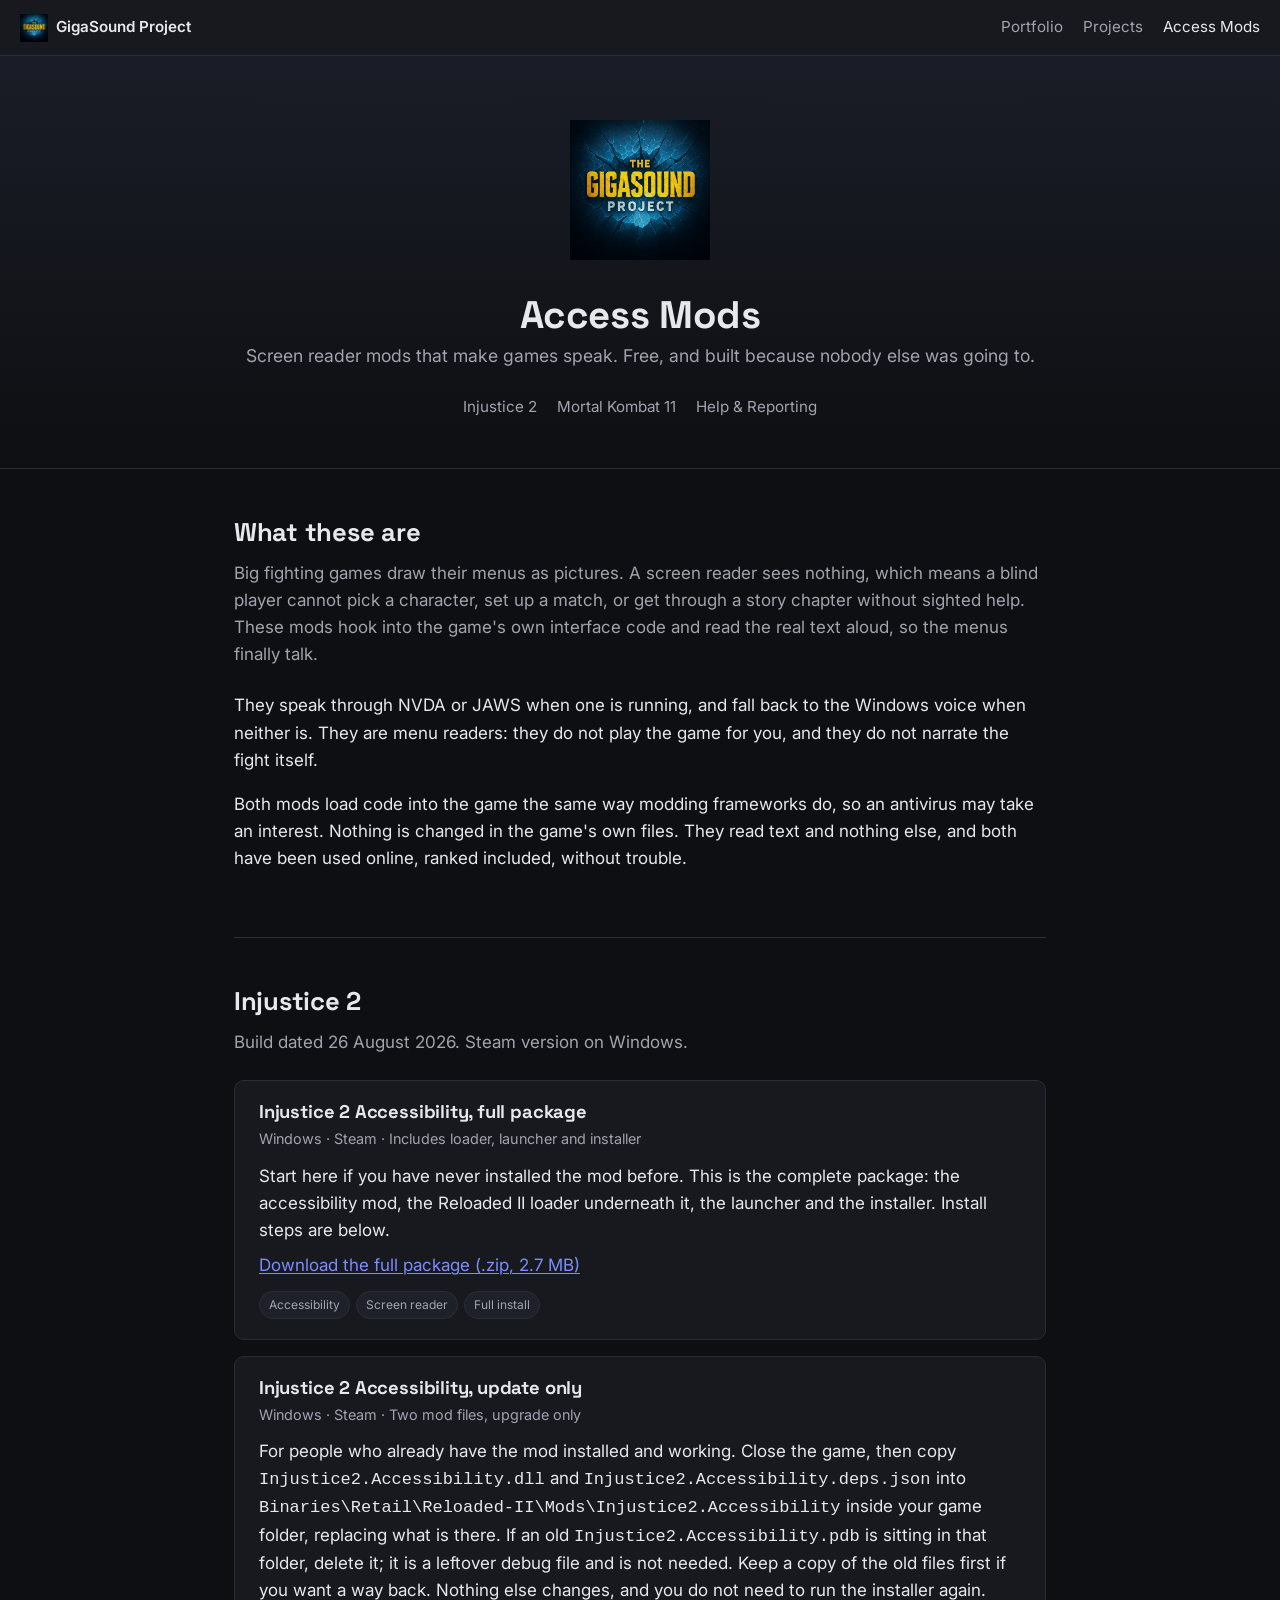
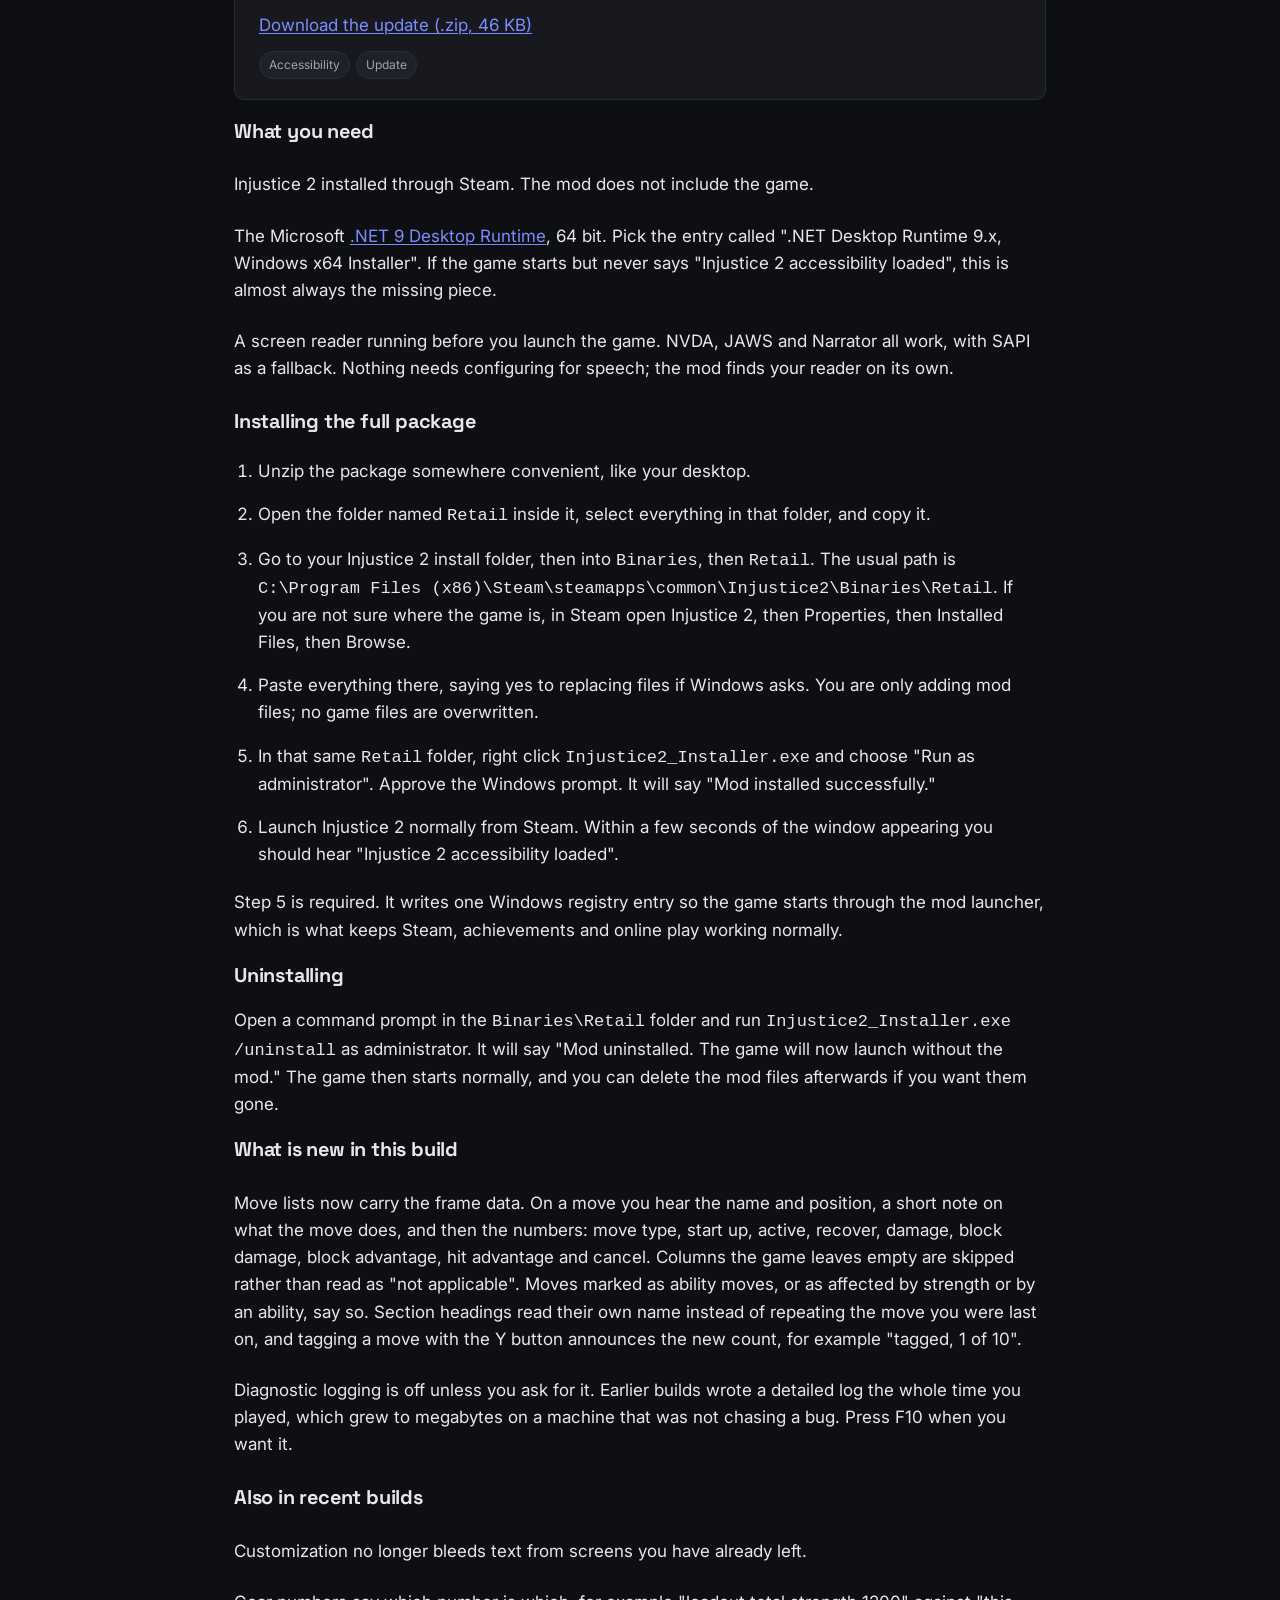
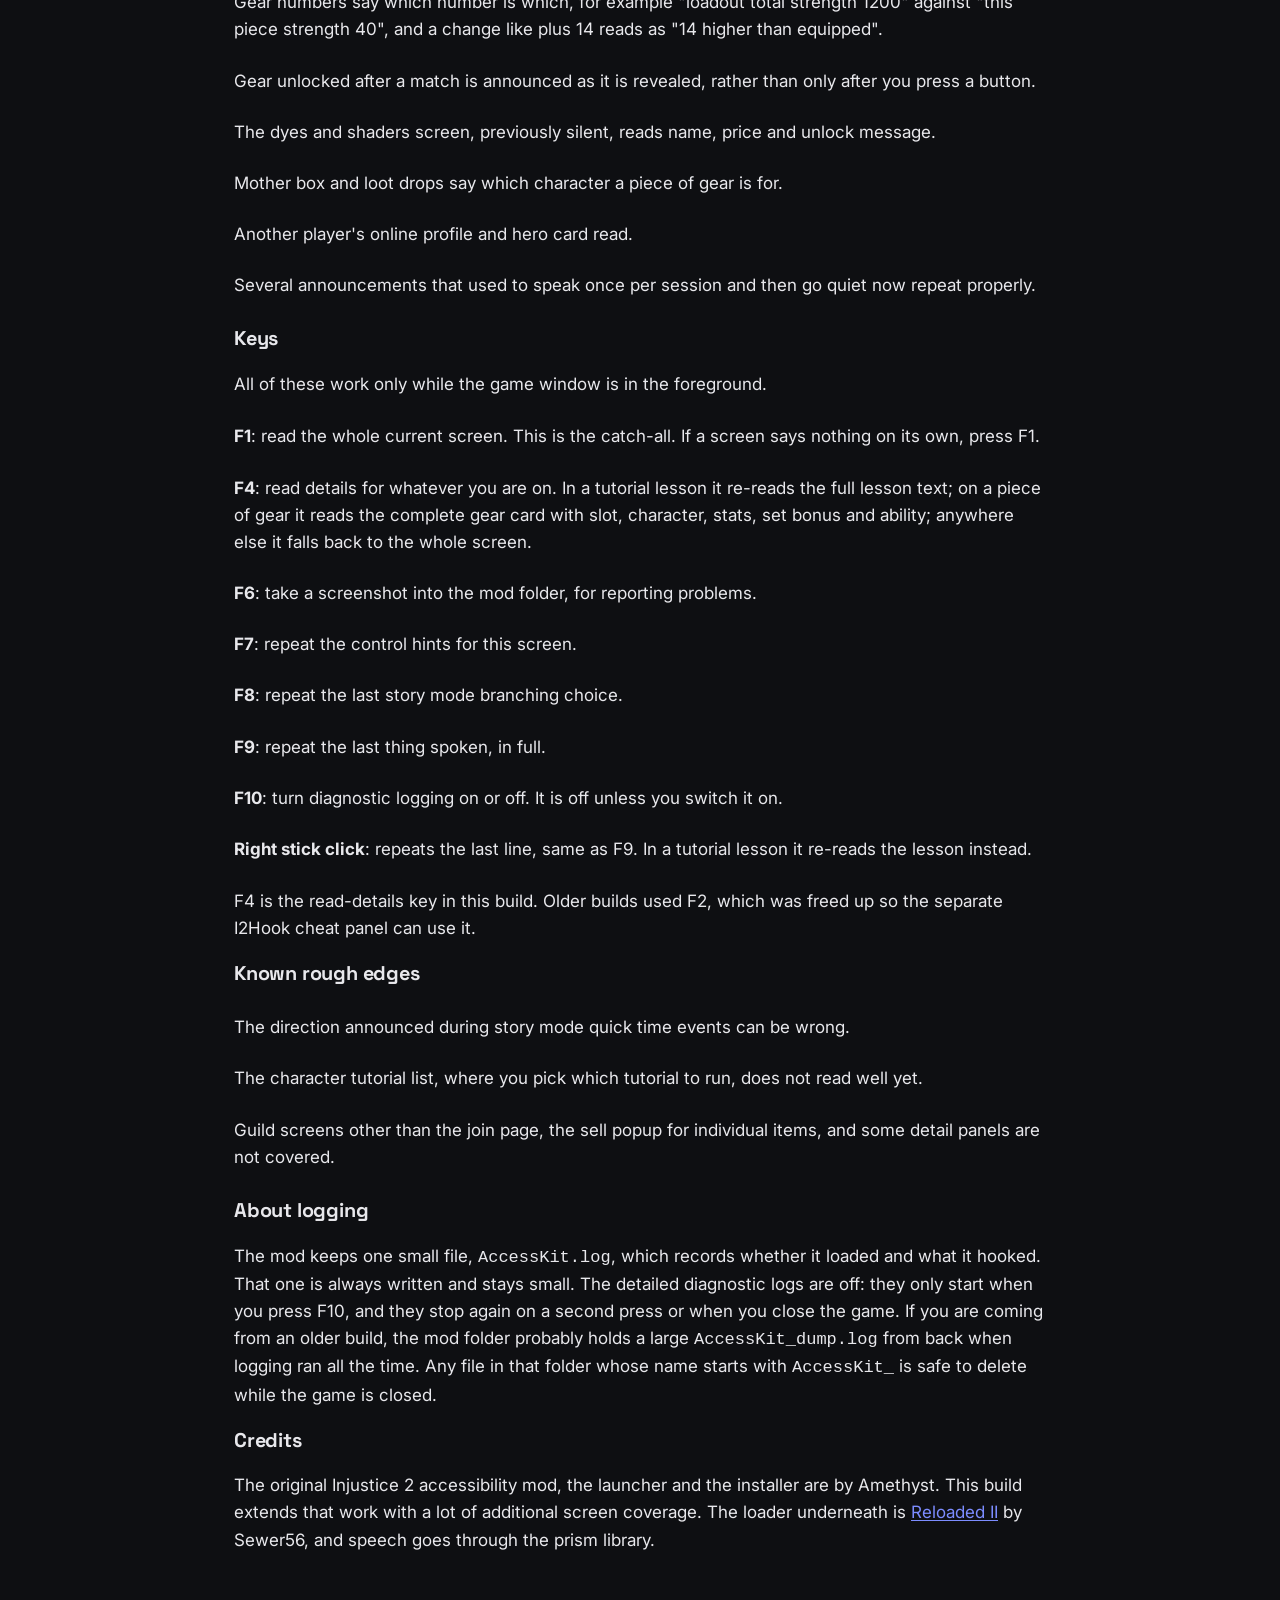
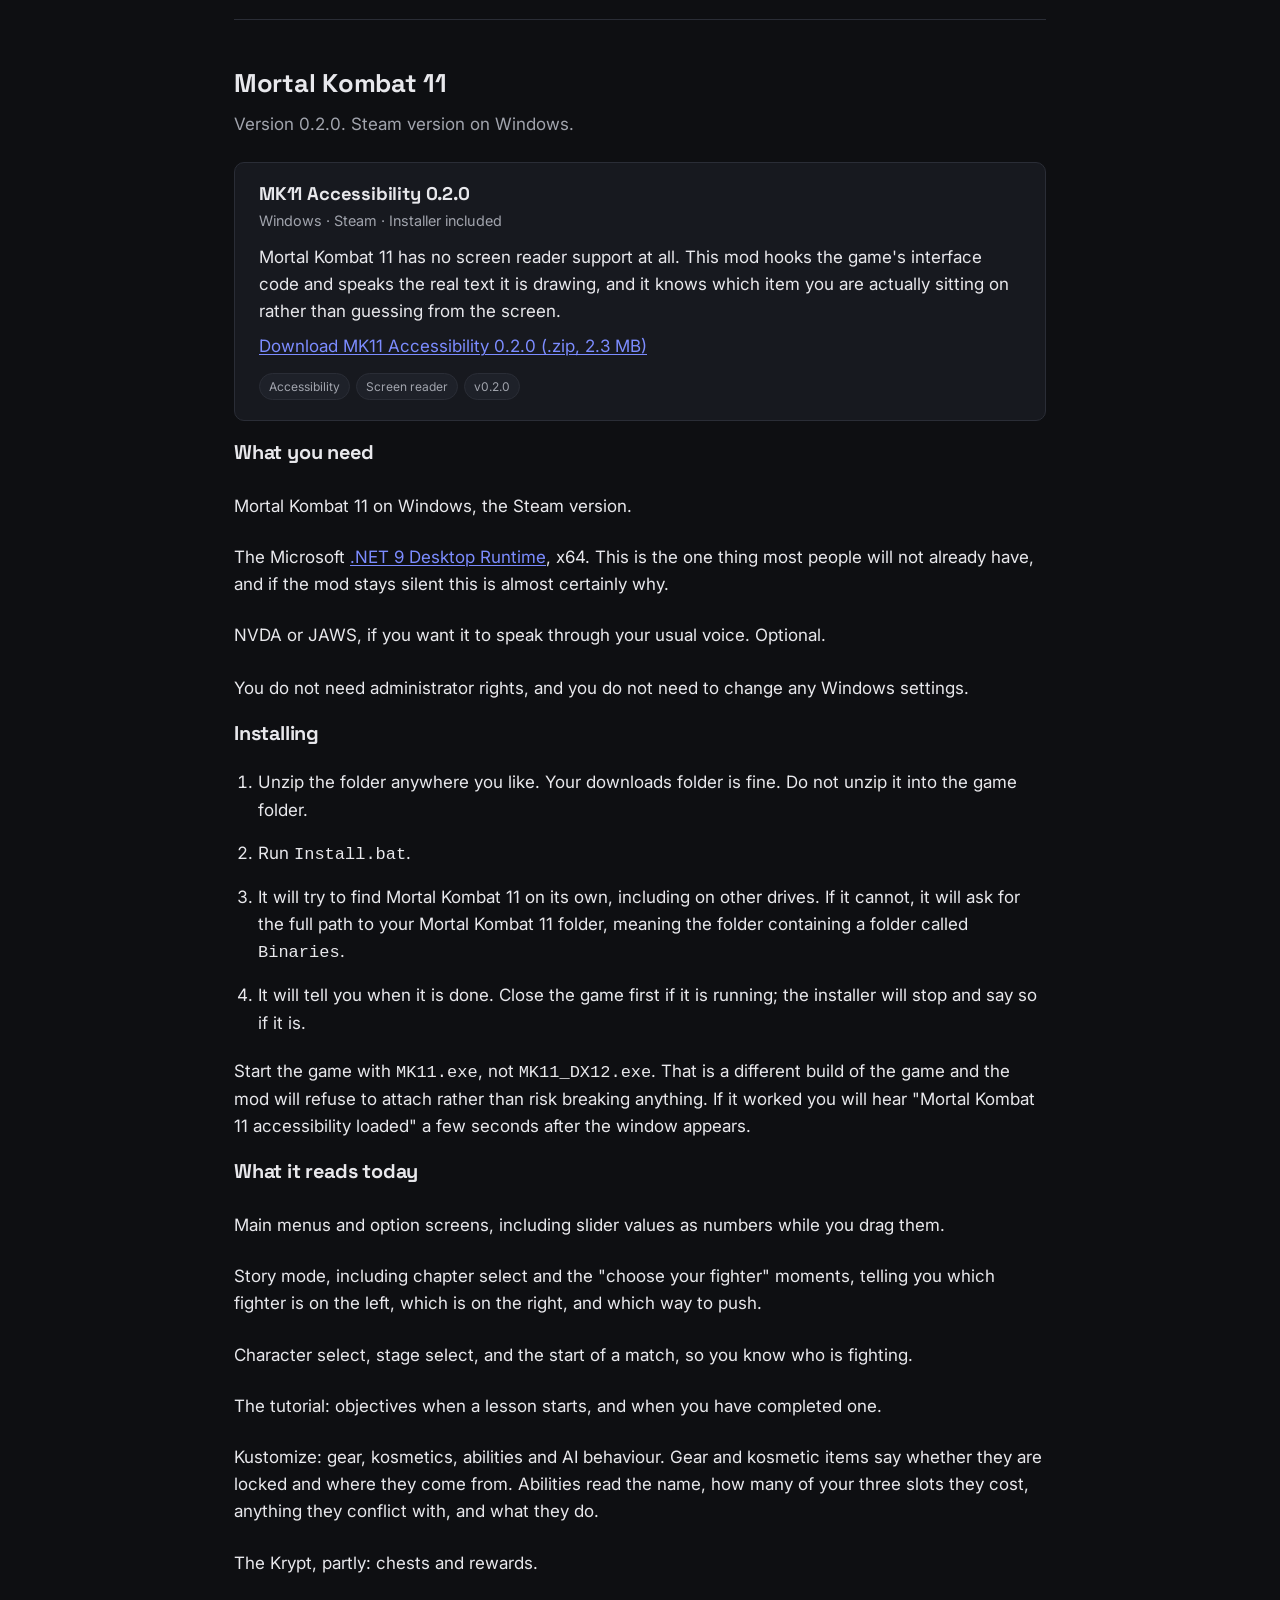
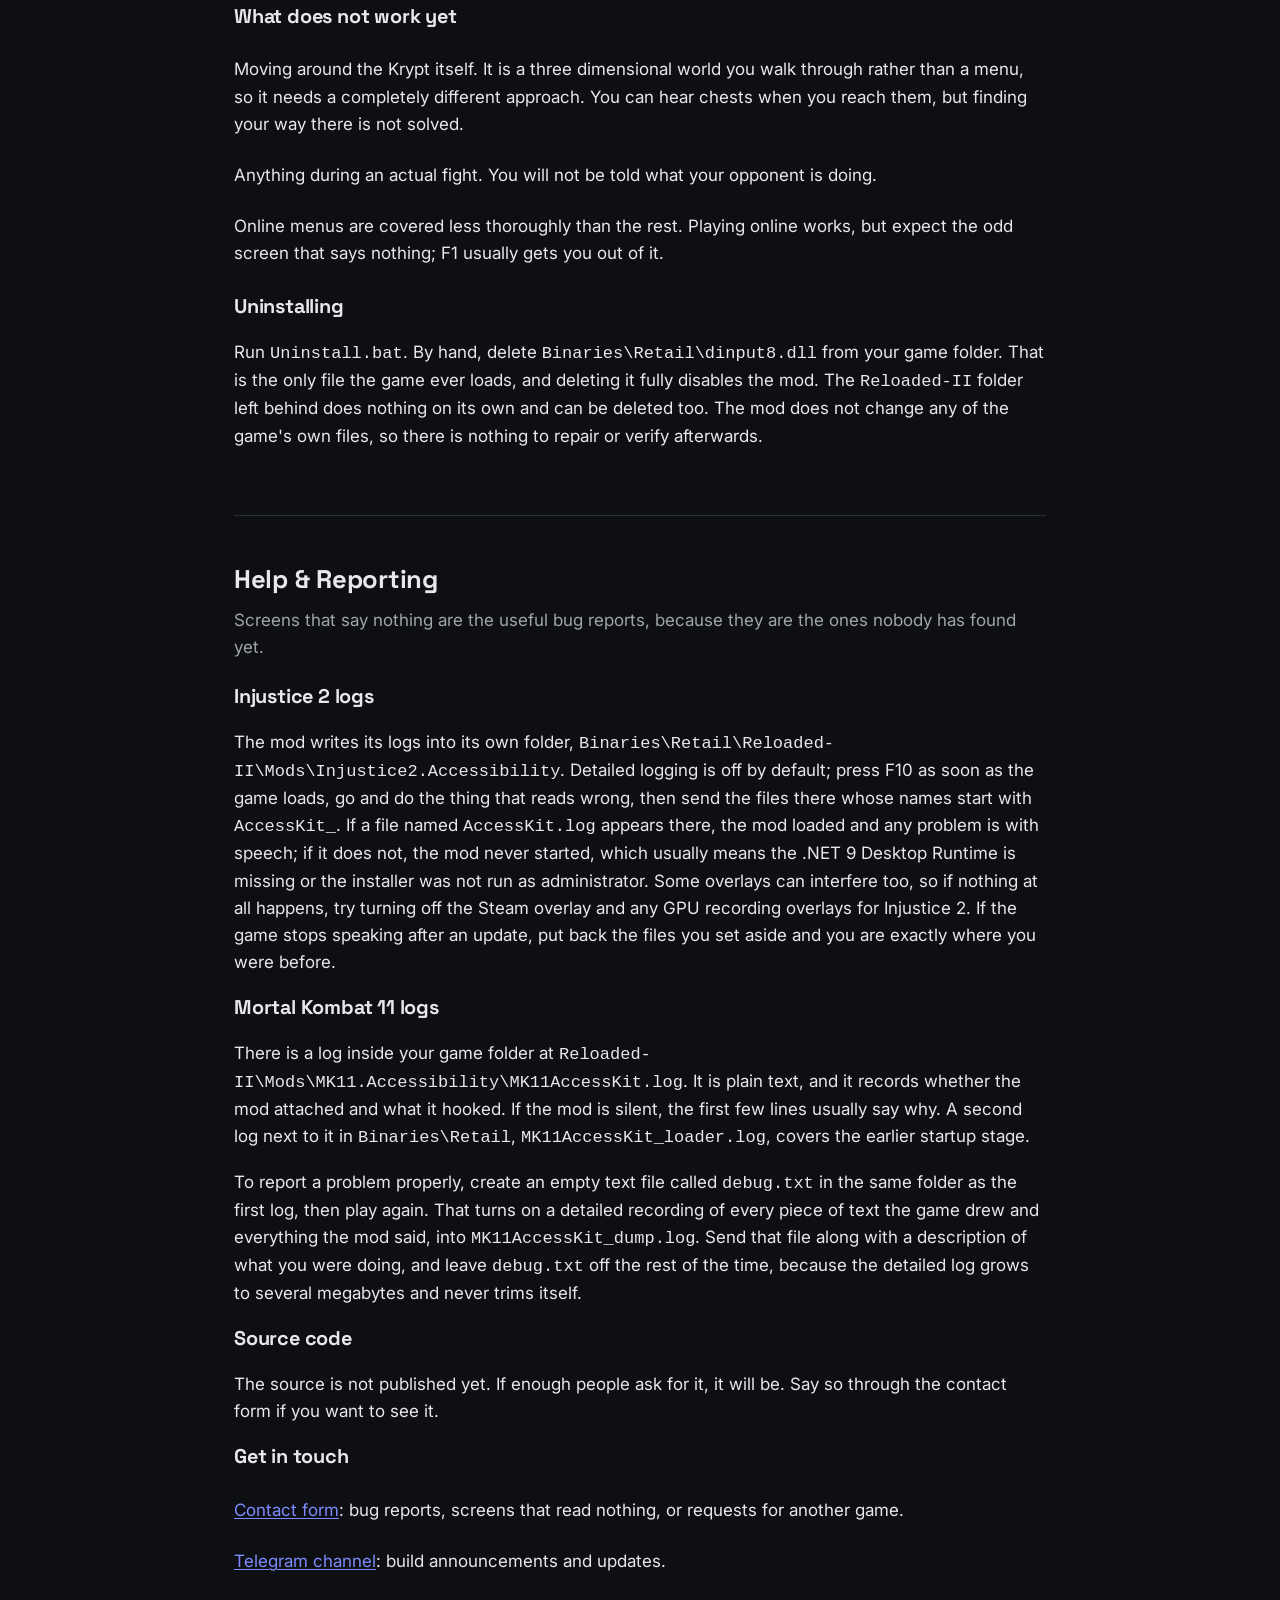
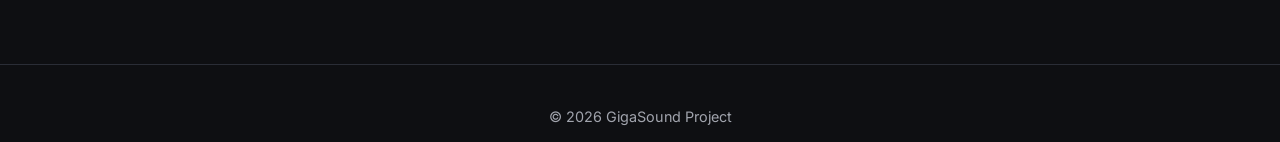
==== mods/index.html @ 8cef0e72 "adds Access Mods page with the 26 August 2026 Injustice 2 build Publishes the mods section: an Acces" ====
<!DOCTYPE html>
<html lang="en">
<head>
  <meta charset="UTF-8">
  <meta name="viewport" content="width=device-width, initial-scale=1.0">
  <title>Access Mods | GigaSound Project</title>
  <meta name="description" content="Screen reader accessibility mods for fighting games: Injustice 2 and Mortal Kombat 11, free to download.">

  <meta property="og:title" content="Access Mods | GigaSound Project">
  <meta property="og:description" content="Screen reader accessibility mods for Injustice 2 and Mortal Kombat 11.">
  <meta property="og:type" content="website">
  <meta property="og:image" content="../images/logo.png">

  <link rel="icon" href="../images/logo.png" type="image/png">
  <link rel="preconnect" href="https://fonts.googleapis.com">
  <link rel="preconnect" href="https://fonts.gstatic.com" crossorigin>
  <link href="https://fonts.googleapis.com/css2?family=Inter:wght@400;500;600&family=Space+Grotesk:wght@600;700&display=swap" rel="stylesheet">
  <link rel="stylesheet" href="../styles.css">
</head>
<body>
  <a href="#main" class="skip-link">Skip to main content</a>

  <div class="site-bar" role="banner">
    <a href="../" class="brand" aria-label="Home, GigaSound Project">
      <img src="../images/logo.png" alt="" aria-hidden="true">
      <span>GigaSound Project</span>
    </a>
    <nav aria-label="Site sections">
      <a href="../portfolio/">Portfolio</a>
      <a href="../projects/">Projects</a>
      <a href="./" aria-current="page">Access Mods</a>
    </nav>
  </div>

  <div class="hero">
    <img src="../images/logo.png" alt="GigaSound Project logo" class="logo">
    <h1>Access Mods</h1>
    <p class="tagline">Screen reader mods that make games speak. Free, and built because nobody else was going to.</p>
    <nav class="primary" aria-label="Mods on this page">
      <a href="#injustice2">Injustice 2</a>
      <a href="#mk11">Mortal Kombat 11</a>
      <a href="#help">Help &amp; Reporting</a>
    </nav>
  </div>

  <main id="main">

    <section id="intro" aria-labelledby="intro-heading">
      <h2 id="intro-heading">What these are</h2>
      <p class="lede">Big fighting games draw their menus as pictures. A screen reader sees nothing, which means a blind player cannot pick a character, set up a match, or get through a story chapter without sighted help. These mods hook into the game's own interface code and read the real text aloud, so the menus finally talk.</p>
      <p>They speak through NVDA or JAWS when one is running, and fall back to the Windows voice when neither is. They are menu readers: they do not play the game for you, and they do not narrate the fight itself.</p>
      <p>Both mods load code into the game the same way modding frameworks do, so an antivirus may take an interest. Nothing is changed in the game's own files. They read text and nothing else, and both have been used online, ranked included, without trouble.</p>
    </section>

    <section id="injustice2" aria-labelledby="injustice2-heading">
      <h2 id="injustice2-heading">Injustice 2</h2>
      <p class="lede">Build dated 26 August 2026. Steam version on Windows.</p>
      <div class="work-grid">

        <article class="work-item">
          <h3>Injustice 2 Accessibility, full package</h3>
          <p class="meta">Windows &middot; Steam &middot; Includes loader, launcher and installer</p>
          <p>Start here if you have never installed the mod before. This is the complete package: the accessibility mod, the Reloaded II loader underneath it, the launcher and the installer. Install steps are below.</p>
          <p><a href="files/Injustice2-Accessibility-FULL-2026-08-26.zip" download>Download the full package (.zip, 2.7 MB)</a></p>
          <div class="tags">
            <span class="tag">Accessibility</span>
            <span class="tag">Screen reader</span>
            <span class="tag">Full install</span>
          </div>
        </article>

        <article class="work-item">
          <h3>Injustice 2 Accessibility, update only</h3>
          <p class="meta">Windows &middot; Steam &middot; Two mod files, upgrade only</p>
          <p>For people who already have the mod installed and working. Close the game, then copy <code>Injustice2.Accessibility.dll</code> and <code>Injustice2.Accessibility.deps.json</code> into <code>Binaries\Retail\Reloaded-II\Mods\Injustice2.Accessibility</code> inside your game folder, replacing what is there. If an old <code>Injustice2.Accessibility.pdb</code> is sitting in that folder, delete it; it is a leftover debug file and is not needed. Keep a copy of the old files first if you want a way back. Nothing else changes, and you do not need to run the installer again.</p>
          <p><a href="files/Injustice2-Accessibility-UPDATE-2026-08-26.zip" download>Download the update (.zip, 46 KB)</a></p>
          <div class="tags">
            <span class="tag">Accessibility</span>
            <span class="tag">Update</span>
          </div>
        </article>

      </div>

      <h3>What you need</h3>
      <ul class="links-list" role="list">
        <li>Injustice 2 installed through Steam. The mod does not include the game.</li>
        <li>The Microsoft <a href="https://dotnet.microsoft.com/download/dotnet/9.0" target="_blank" rel="noopener">.NET 9 Desktop Runtime</a>, 64 bit. Pick the entry called ".NET Desktop Runtime 9.x, Windows x64 Installer". If the game starts but never says "Injustice 2 accessibility loaded", this is almost always the missing piece.</li>
        <li>A screen reader running before you launch the game. NVDA, JAWS and Narrator all work, with SAPI as a fallback. Nothing needs configuring for speech; the mod finds your reader on its own.</li>
      </ul>

      <h3>Installing the full package</h3>
      <ol class="steps">
        <li>Unzip the package somewhere convenient, like your desktop.</li>
        <li>Open the folder named <code>Retail</code> inside it, select everything in that folder, and copy it.</li>
        <li>Go to your Injustice 2 install folder, then into <code>Binaries</code>, then <code>Retail</code>. The usual path is <code>C:\Program Files (x86)\Steam\steamapps\common\Injustice2\Binaries\Retail</code>. If you are not sure where the game is, in Steam open Injustice 2, then Properties, then Installed Files, then Browse.</li>
        <li>Paste everything there, saying yes to replacing files if Windows asks. You are only adding mod files; no game files are overwritten.</li>
        <li>In that same <code>Retail</code> folder, right click <code>Injustice2_Installer.exe</code> and choose "Run as administrator". Approve the Windows prompt. It will say "Mod installed successfully."</li>
        <li>Launch Injustice 2 normally from Steam. Within a few seconds of the window appearing you should hear "Injustice 2 accessibility loaded".</li>
      </ol>
      <p>Step 5 is required. It writes one Windows registry entry so the game starts through the mod launcher, which is what keeps Steam, achievements and online play working normally.</p>

      <h3>Uninstalling</h3>
      <p>Open a command prompt in the <code>Binaries\Retail</code> folder and run <code>Injustice2_Installer.exe /uninstall</code> as administrator. It will say "Mod uninstalled. The game will now launch without the mod." The game then starts normally, and you can delete the mod files afterwards if you want them gone.</p>

      <h3>What is new in this build</h3>
      <ul class="links-list" role="list">
        <li>Move lists now carry the frame data. On a move you hear the name and position, a short note on what the move does, and then the numbers: move type, start up, active, recover, damage, block damage, block advantage, hit advantage and cancel. Columns the game leaves empty are skipped rather than read as "not applicable". Moves marked as ability moves, or as affected by strength or by an ability, say so. Section headings read their own name instead of repeating the move you were last on, and tagging a move with the Y button announces the new count, for example "tagged, 1 of 10".</li>
        <li>Diagnostic logging is off unless you ask for it. Earlier builds wrote a detailed log the whole time you played, which grew to megabytes on a machine that was not chasing a bug. Press F10 when you want it.</li>
      </ul>

      <h3>Also in recent builds</h3>
      <ul class="links-list" role="list">
        <li>Customization no longer bleeds text from screens you have already left.</li>
        <li>Gear numbers say which number is which, for example "loadout total strength 1200" against "this piece strength 40", and a change like plus 14 reads as "14 higher than equipped".</li>
        <li>Gear unlocked after a match is announced as it is revealed, rather than only after you press a button.</li>
        <li>The dyes and shaders screen, previously silent, reads name, price and unlock message.</li>
        <li>Mother box and loot drops say which character a piece of gear is for.</li>
        <li>Another player's online profile and hero card read.</li>
        <li>Several announcements that used to speak once per session and then go quiet now repeat properly.</li>
      </ul>

      <h3>Keys</h3>
      <p>All of these work only while the game window is in the foreground.</p>
      <ul class="links-list" role="list">
        <li><strong>F1</strong>: read the whole current screen. This is the catch-all. If a screen says nothing on its own, press F1.</li>
        <li><strong>F4</strong>: read details for whatever you are on. In a tutorial lesson it re-reads the full lesson text; on a piece of gear it reads the complete gear card with slot, character, stats, set bonus and ability; anywhere else it falls back to the whole screen.</li>
        <li><strong>F6</strong>: take a screenshot into the mod folder, for reporting problems.</li>
        <li><strong>F7</strong>: repeat the control hints for this screen.</li>
        <li><strong>F8</strong>: repeat the last story mode branching choice.</li>
        <li><strong>F9</strong>: repeat the last thing spoken, in full.</li>
        <li><strong>F10</strong>: turn diagnostic logging on or off. It is off unless you switch it on.</li>
        <li><strong>Right stick click</strong>: repeats the last line, same as F9. In a tutorial lesson it re-reads the lesson instead.</li>
      </ul>
      <p>F4 is the read-details key in this build. Older builds used F2, which was freed up so the separate I2Hook cheat panel can use it.</p>

      <h3>Known rough edges</h3>
      <ul class="links-list" role="list">
        <li>The direction announced during story mode quick time events can be wrong.</li>
        <li>The character tutorial list, where you pick which tutorial to run, does not read well yet.</li>
        <li>Guild screens other than the join page, the sell popup for individual items, and some detail panels are not covered.</li>
      </ul>

      <h3>About logging</h3>
      <p>The mod keeps one small file, <code>AccessKit.log</code>, which records whether it loaded and what it hooked. That one is always written and stays small. The detailed diagnostic logs are off: they only start when you press F10, and they stop again on a second press or when you close the game. If you are coming from an older build, the mod folder probably holds a large <code>AccessKit_dump.log</code> from back when logging ran all the time. Any file in that folder whose name starts with <code>AccessKit_</code> is safe to delete while the game is closed.</p>

      <h3>Credits</h3>
      <p>The original Injustice 2 accessibility mod, the launcher and the installer are by Amethyst. This build extends that work with a lot of additional screen coverage. The loader underneath is <a href="https://github.com/Reloaded-Project/Reloaded-II" target="_blank" rel="noopener">Reloaded II</a> by Sewer56, and speech goes through the prism library.</p>
    </section>

    <section id="mk11" aria-labelledby="mk11-heading">
      <h2 id="mk11-heading">Mortal Kombat 11</h2>
      <p class="lede">Version 0.2.0. Steam version on Windows.</p>
      <div class="work-grid">

        <article class="work-item">
          <h3>MK11 Accessibility 0.2.0</h3>
          <p class="meta">Windows &middot; Steam &middot; Installer included</p>
          <p>Mortal Kombat 11 has no screen reader support at all. This mod hooks the game's interface code and speaks the real text it is drawing, and it knows which item you are actually sitting on rather than guessing from the screen.</p>
          <p><a href="files/MK11-Accessibility-0.2.0.zip" download>Download MK11 Accessibility 0.2.0 (.zip, 2.3 MB)</a></p>
          <div class="tags">
            <span class="tag">Accessibility</span>
            <span class="tag">Screen reader</span>
            <span class="tag">v0.2.0</span>
          </div>
        </article>

      </div>

      <h3>What you need</h3>
      <ul class="links-list" role="list">
        <li>Mortal Kombat 11 on Windows, the Steam version.</li>
        <li>The Microsoft <a href="https://dotnet.microsoft.com/download" target="_blank" rel="noopener">.NET 9 Desktop Runtime</a>, x64. This is the one thing most people will not already have, and if the mod stays silent this is almost certainly why.</li>
        <li>NVDA or JAWS, if you want it to speak through your usual voice. Optional.</li>
      </ul>
      <p>You do not need administrator rights, and you do not need to change any Windows settings.</p>

      <h3>Installing</h3>
      <ol class="steps">
        <li>Unzip the folder anywhere you like. Your downloads folder is fine. Do not unzip it into the game folder.</li>
        <li>Run <code>Install.bat</code>.</li>
        <li>It will try to find Mortal Kombat 11 on its own, including on other drives. If it cannot, it will ask for the full path to your Mortal Kombat 11 folder, meaning the folder containing a folder called <code>Binaries</code>.</li>
        <li>It will tell you when it is done. Close the game first if it is running; the installer will stop and say so if it is.</li>
      </ol>
      <p>Start the game with <code>MK11.exe</code>, not <code>MK11_DX12.exe</code>. That is a different build of the game and the mod will refuse to attach rather than risk breaking anything. If it worked you will hear "Mortal Kombat 11 accessibility loaded" a few seconds after the window appears.</p>

      <h3>What it reads today</h3>
      <ul class="links-list" role="list">
        <li>Main menus and option screens, including slider values as numbers while you drag them.</li>
        <li>Story mode, including chapter select and the "choose your fighter" moments, telling you which fighter is on the left, which is on the right, and which way to push.</li>
        <li>Character select, stage select, and the start of a match, so you know who is fighting.</li>
        <li>The tutorial: objectives when a lesson starts, and when you have completed one.</li>
        <li>Kustomize: gear, kosmetics, abilities and AI behaviour. Gear and kosmetic items say whether they are locked and where they come from. Abilities read the name, how many of your three slots they cost, anything they conflict with, and what they do.</li>
        <li>The Krypt, partly: chests and rewards.</li>
      </ul>

      <h3>What does not work yet</h3>
      <ul class="links-list" role="list">
        <li>Moving around the Krypt itself. It is a three dimensional world you walk through rather than a menu, so it needs a completely different approach. You can hear chests when you reach them, but finding your way there is not solved.</li>
        <li>Anything during an actual fight. You will not be told what your opponent is doing.</li>
        <li>Online menus are covered less thoroughly than the rest. Playing online works, but expect the odd screen that says nothing; F1 usually gets you out of it.</li>
      </ul>

      <h3>Uninstalling</h3>
      <p>Run <code>Uninstall.bat</code>. By hand, delete <code>Binaries\Retail\dinput8.dll</code> from your game folder. That is the only file the game ever loads, and deleting it fully disables the mod. The <code>Reloaded-II</code> folder left behind does nothing on its own and can be deleted too. The mod does not change any of the game's own files, so there is nothing to repair or verify afterwards.</p>
    </section>

    <section id="help" aria-labelledby="help-heading">
      <h2 id="help-heading">Help &amp; Reporting</h2>
      <p class="lede">Screens that say nothing are the useful bug reports, because they are the ones nobody has found yet.</p>

      <h3>Injustice 2 logs</h3>
      <p>The mod writes its logs into its own folder, <code>Binaries\Retail\Reloaded-II\Mods\Injustice2.Accessibility</code>. Detailed logging is off by default; press F10 as soon as the game loads, go and do the thing that reads wrong, then send the files there whose names start with <code>AccessKit_</code>. If a file named <code>AccessKit.log</code> appears there, the mod loaded and any problem is with speech; if it does not, the mod never started, which usually means the .NET 9 Desktop Runtime is missing or the installer was not run as administrator. Some overlays can interfere too, so if nothing at all happens, try turning off the Steam overlay and any GPU recording overlays for Injustice 2. If the game stops speaking after an update, put back the files you set aside and you are exactly where you were before.</p>

      <h3>Mortal Kombat 11 logs</h3>
      <p>There is a log inside your game folder at <code>Reloaded-II\Mods\MK11.Accessibility\MK11AccessKit.log</code>. It is plain text, and it records whether the mod attached and what it hooked. If the mod is silent, the first few lines usually say why. A second log next to it in <code>Binaries\Retail</code>, <code>MK11AccessKit_loader.log</code>, covers the earlier startup stage.</p>
      <p>To report a problem properly, create an empty text file called <code>debug.txt</code> in the same folder as the first log, then play again. That turns on a detailed recording of every piece of text the game drew and everything the mod said, into <code>MK11AccessKit_dump.log</code>. Send that file along with a description of what you were doing, and leave <code>debug.txt</code> off the rest of the time, because the detailed log grows to several megabytes and never trims itself.</p>

      <h3>Source code</h3>
      <p>The source is not published yet. If enough people ask for it, it will be. Say so through the contact form if you want to see it.</p>

      <h3>Get in touch</h3>
      <ul class="links-list" role="list">
        <li><a href="../portfolio/#contact">Contact form</a>: bug reports, screens that read nothing, or requests for another game.</li>
        <li><a href="https://t.me/+jEwB8vcK_EYzZGNh" target="_blank" rel="noopener">Telegram channel</a>: build announcements and updates.</li>
      </ul>
    </section>

  </main>

  <footer>
    &copy; <span id="year">2026</span> GigaSound Project
  </footer>

  <script>
    document.getElementById('year').textContent = new Date().getFullYear();
  </script>
</body>
</html>
---- styles.css ----
:root {
  --bg: #0e0f12;
  --panel: #17191f;
  --panel-2: #1e2129;
  --text: #e8e8ec;
  --muted: #a1a4ad;
  --accent: #7c8cff;
  --accent-hover: #5a6dff;
  /* Darker accent for filled surfaces that carry white text.
     --accent on white text is only 2.98:1; this is 5.36:1 (WCAG AA). */
  --accent-solid: #4a5ae8;
  --accent-solid-hover: #3a49cc;
  --border: #2a2d36;
  --max-w: 860px;
}
* { box-sizing: border-box; }
html { scroll-behavior: smooth; }
body {
  font-family: 'Inter', system-ui, -apple-system, Segoe UI, Arial, sans-serif;
  background: var(--bg);
  color: var(--text);
  margin: 0;
  line-height: 1.6;
  font-size: 17px;
}
h1, h2, h3 {
  font-family: 'Space Grotesk', 'Inter', sans-serif;
  letter-spacing: -0.01em;
  line-height: 1.2;
}
a {
  color: var(--accent);
  text-decoration: none;
  border-bottom: 1px solid transparent;
  transition: border-color .15s ease, color .15s ease;
}
a:hover, a:focus { border-bottom-color: var(--accent); }
a:focus-visible { outline: 2px solid var(--accent); outline-offset: 3px; border-radius: 2px; }

/* Links inside running text must not be signalled by colour alone (WCAG 1.4.1).
   The accent only reaches 2.43:1 against body text, so prose links are underlined.
   Navigation, cards, and other link-only blocks are exempt and stay clean. */
main p a,
main li a,
main dd a,
footer a {
  text-decoration: underline;
  text-underline-offset: 2px;
  text-decoration-thickness: 1px;
}
main p a:hover, main li a:hover, main dd a:hover, footer a:hover { text-decoration-thickness: 2px; }

.skip-link {
  position: absolute; left: -9999px; top: 0;
  background: var(--accent-solid); color: #fff; padding: .6rem 1rem; z-index: 100;
}
.skip-link:focus { left: 1rem; top: 1rem; }

/* Site-wide top bar for cross-page nav */
.site-bar {
  display: flex; justify-content: space-between; align-items: center;
  padding: .85rem 1.25rem;
  background: var(--panel);
  border-bottom: 1px solid var(--border);
  font-size: .95rem;
}
.site-bar .brand {
  color: var(--text); font-weight: 600; border: none;
  display: inline-flex; align-items: center; gap: .5rem;
}
.site-bar .brand img { height: 28px; width: auto; }
.site-bar nav { display: flex; gap: 1.25rem; }
.site-bar nav a { color: var(--muted); }
.site-bar nav a:hover, .site-bar nav a[aria-current="page"] { color: var(--text); }

.hero {
  padding: 4rem 1.5rem 3rem;
  background: linear-gradient(180deg, #1a1d27 0%, var(--bg) 100%);
  text-align: center;
  border-bottom: 1px solid var(--border);
}
.hero img.logo { width: 140px; height: auto; margin-bottom: 1rem; }
.hero h1 { font-size: 2.4rem; margin: .5rem 0 .25rem; }
.hero .tagline { color: var(--muted); font-size: 1.1rem; margin: 0 0 1.5rem; }

nav.primary {
  display: flex; justify-content: center; flex-wrap: wrap; gap: 1.25rem;
  margin-top: 1rem; font-size: .95rem;
}
nav.primary a { color: var(--muted); }
nav.primary a:hover { color: var(--text); }

main { max-width: var(--max-w); margin: 0 auto; padding: 0 1.5rem; }
section { padding: 3rem 0; border-bottom: 1px solid var(--border); }
section:last-of-type { border-bottom: none; }
section h2 { font-size: 1.6rem; margin: 0 0 1rem; }
section p { color: var(--text); }
section .lede { color: var(--muted); margin-top: -.25rem; margin-bottom: 1.5rem; }

.reel {
  background: var(--panel);
  border: 1px solid var(--border);
  border-radius: 10px;
  padding: 1.5rem;
}
.reel audio { width: 100%; margin-top: .75rem; }

.work-grid { display: grid; gap: 1rem; }
.work-item {
  background: var(--panel);
  border: 1px solid var(--border);
  border-radius: 10px;
  padding: 1.25rem 1.5rem;
}
.work-item h3 { margin: 0 0 .25rem; font-size: 1.15rem; }
.work-item .meta { color: var(--muted); font-size: .9rem; margin: 0 0 .75rem; }
.work-item p { margin: .5rem 0; }
.work-item audio { width: 100%; margin-top: .5rem; }
.tags { display: flex; flex-wrap: wrap; gap: .4rem; margin-top: .75rem; }
.tag {
  font-size: .75rem; color: var(--muted);
  background: var(--panel-2); border: 1px solid var(--border);
  padding: .2rem .55rem; border-radius: 999px;
}

.about p + p { margin-top: .85rem; }
.tools { display: flex; flex-wrap: wrap; gap: .5rem; margin-top: 1rem; }
.tools .tag { font-size: .85rem; }

.contact form {
  display: flex; flex-direction: column; gap: .75rem;
  max-width: 500px;
}
.contact label {
  font-size: .9rem; color: var(--muted);
  display: flex; flex-direction: column; gap: .35rem;
}
.contact input[type="email"], .contact textarea {
  padding: .7rem .9rem;
  background: var(--panel);
  border: 1px solid var(--border);
  border-radius: 6px;
  color: var(--text);
  font-size: 1rem;
  font-family: inherit;
  width: 100%;
}
/* Keep a real focus ring. A border colour change alone is too weak to satisfy
   focus visible (WCAG 2.4.7) and non-text contrast (1.4.11). */
.contact input[type="email"]:focus, .contact textarea:focus {
  border-color: var(--accent);
  outline: 2px solid var(--accent);
  outline-offset: 2px;
}
.contact textarea { min-height: 140px; resize: vertical; }
.contact button {
  align-self: flex-start;
  padding: .7rem 1.6rem;
  background: var(--accent-solid); color: #fff;
  border: none; border-radius: 6px;
  font-size: 1rem; font-weight: 500;
  cursor: pointer;
  transition: background .15s ease;
}
.contact button:hover { background: var(--accent-solid-hover); }
.contact button:focus-visible {
  outline: 2px solid var(--accent);
  outline-offset: 3px;
}

.links-list { list-style: none; padding: 0; margin: 0; display: grid; gap: .5rem; }
.links-list li { padding: .5rem 0; }

/* Numbered procedures keep their markers: the numbers are the content. */
.steps { padding-left: 1.5rem; margin: 0; display: grid; gap: .5rem; }
.steps li { padding: .25rem 0; }

/* Router landing page */
.router-main {
  min-height: calc(100vh - 60px);
  display: flex; flex-direction: column; align-items: center; justify-content: center;
  padding: 3rem 1.5rem; text-align: center;
}
.router-hero img.logo { width: 160px; height: auto; margin-bottom: 1rem; }
.router-hero h1 { font-size: 2.6rem; margin: .5rem 0 .25rem; }
.router-hero .tagline { color: var(--muted); font-size: 1.15rem; margin: 0 0 2.5rem; }
.router-cards {
  display: grid; gap: 1.25rem;
  grid-template-columns: 1fr;
  max-width: 760px; width: 100%;
}
@media (min-width: 720px) { .router-cards { grid-template-columns: 1fr 1fr; } }
.router-card {
  display: block;
  padding: 2rem 1.75rem;
  background: var(--panel);
  border: 1px solid var(--border);
  border-radius: 14px;
  color: var(--text);
  text-align: left;
  transition: border-color .15s ease, transform .15s ease, background .15s ease;
}
.router-card:hover, .router-card:focus {
  border-color: var(--accent);
  background: var(--panel-2);
  transform: translateY(-2px);
  border-bottom: 1px solid var(--accent);
}
.router-card h2 {
  margin: 0 0 .5rem; font-size: 1.4rem;
  color: var(--accent);
}
.router-card p { margin: 0; color: var(--muted); }
.router-card .arrow { display: inline-block; margin-top: 1rem; color: var(--accent); font-weight: 500; }

footer {
  text-align: center; padding: 2.5rem 1.5rem;
  color: var(--muted); font-size: .9rem;
  border-top: 1px solid var(--border);
  margin-top: 2rem;
}

/* Respect a reduced-motion preference (WCAG 2.3.3): no smooth scrolling,
   no card lift, no colour fades. */
@media (prefers-reduced-motion: reduce) {
  html { scroll-behavior: auto; }
  *, *::before, *::after {
    animation-duration: .01ms !important;
    animation-iteration-count: 1 !important;
    transition-duration: .01ms !important;
    scroll-behavior: auto !important;
  }
  .router-card:hover, .router-card:focus { transform: none; }
}

@media (max-width: 600px) {
  .hero { padding: 3rem 1rem 2rem; }
  .hero h1 { font-size: 1.9rem; }
  .router-hero h1 { font-size: 2rem; }
  section { padding: 2.25rem 0; }
  .site-bar { padding: .75rem 1rem; }
  .site-bar nav { gap: .9rem; }
}
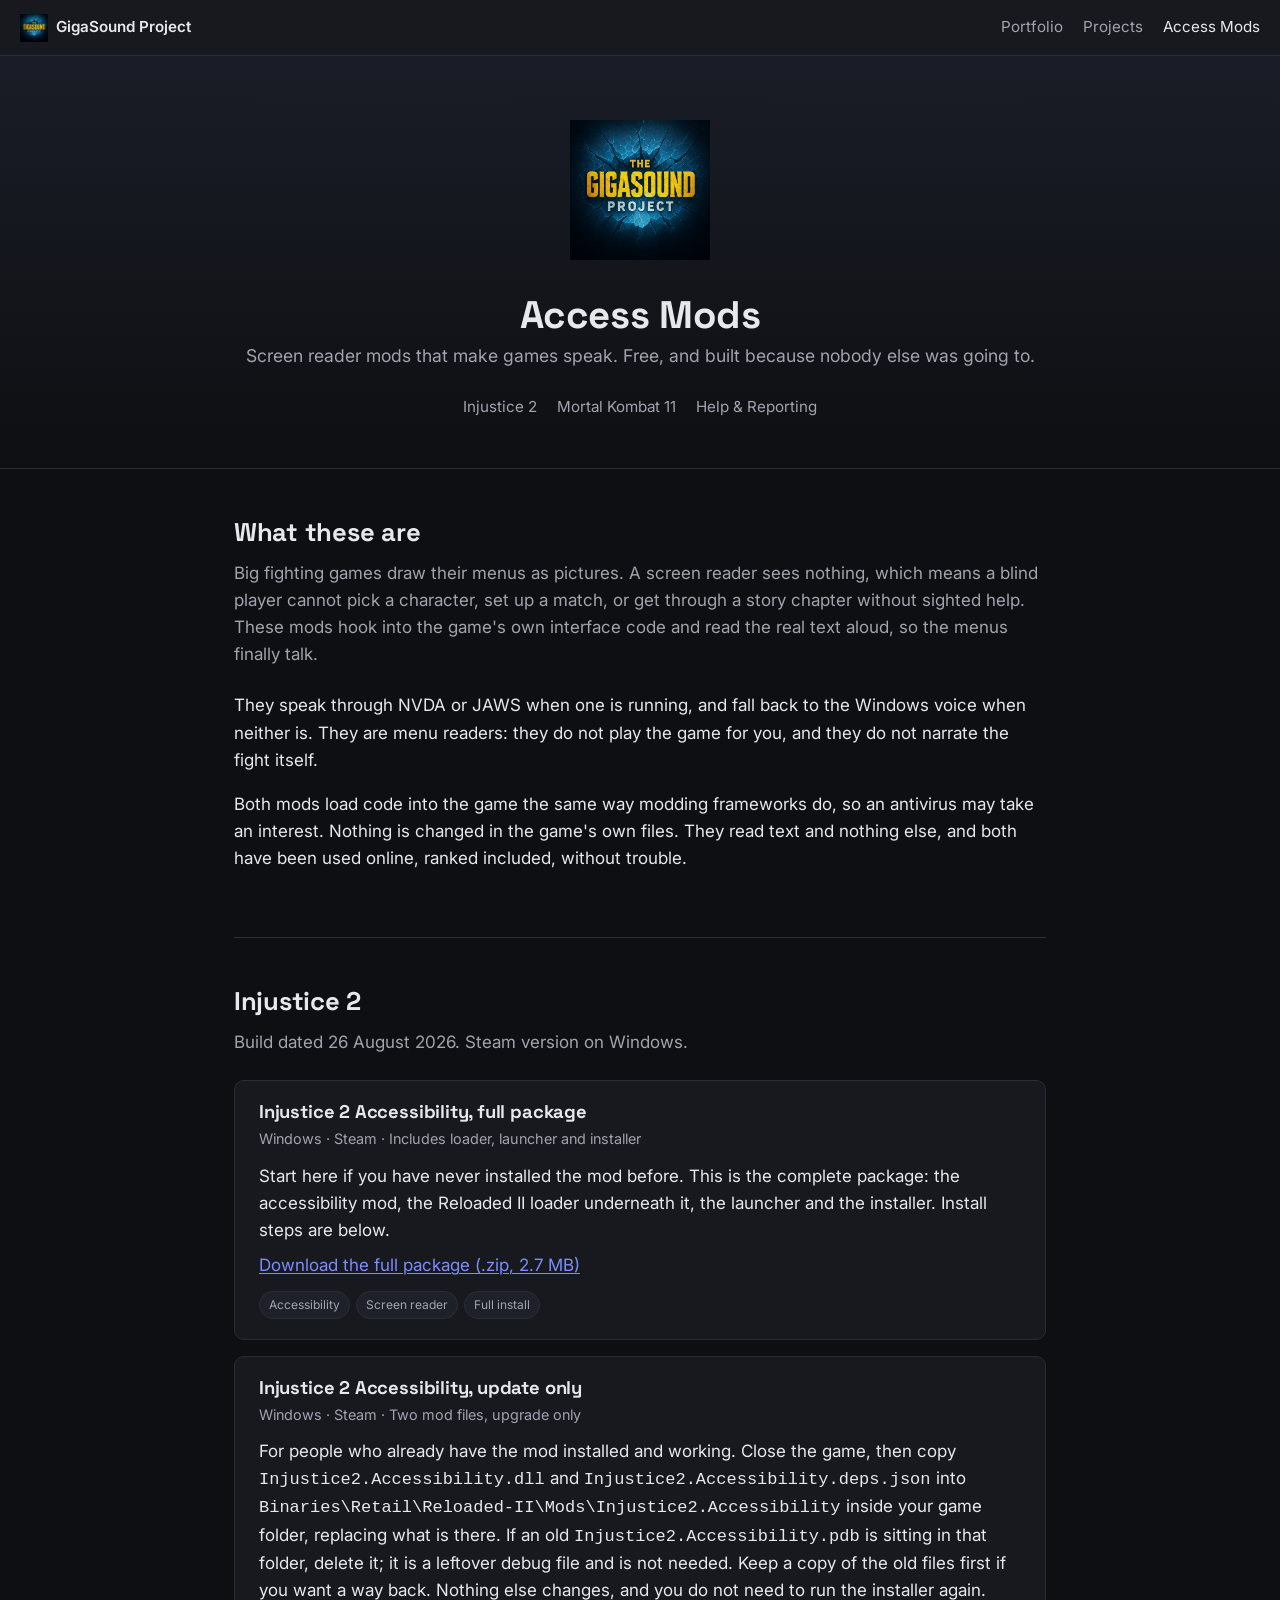
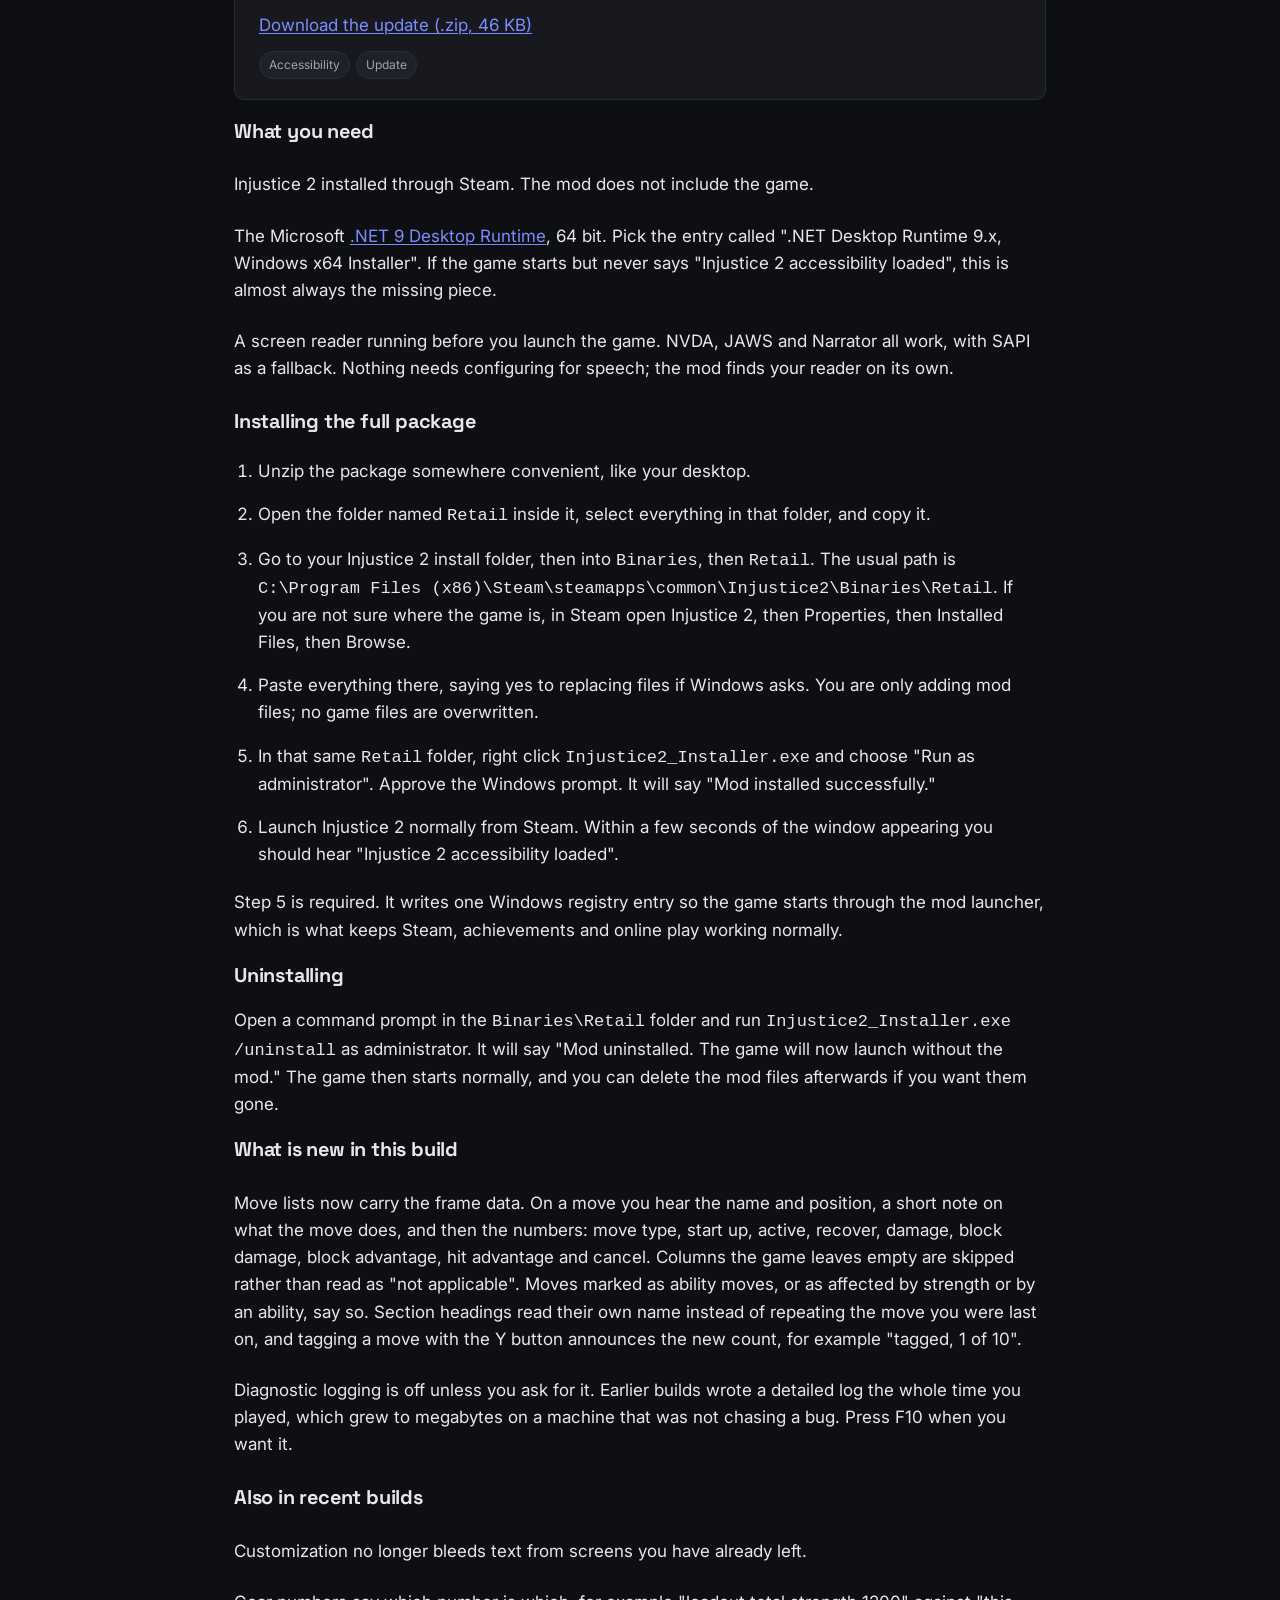
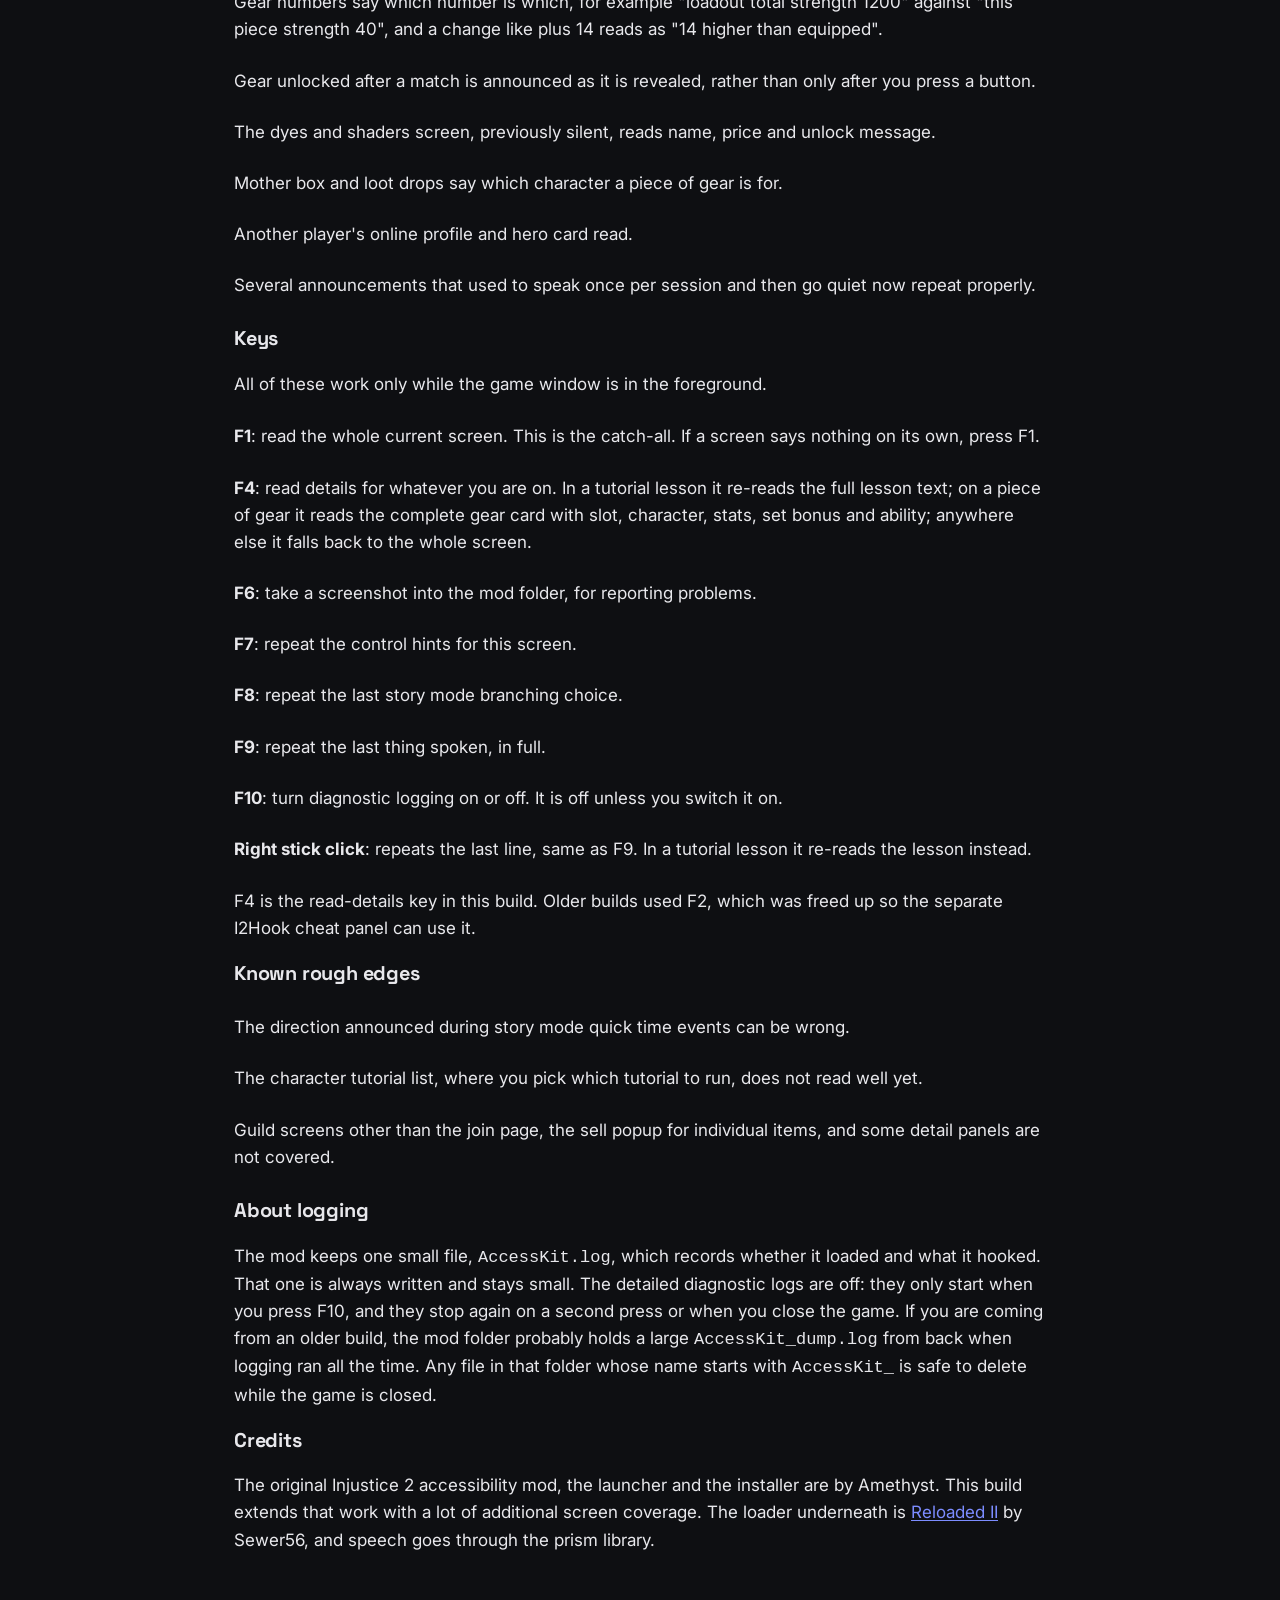
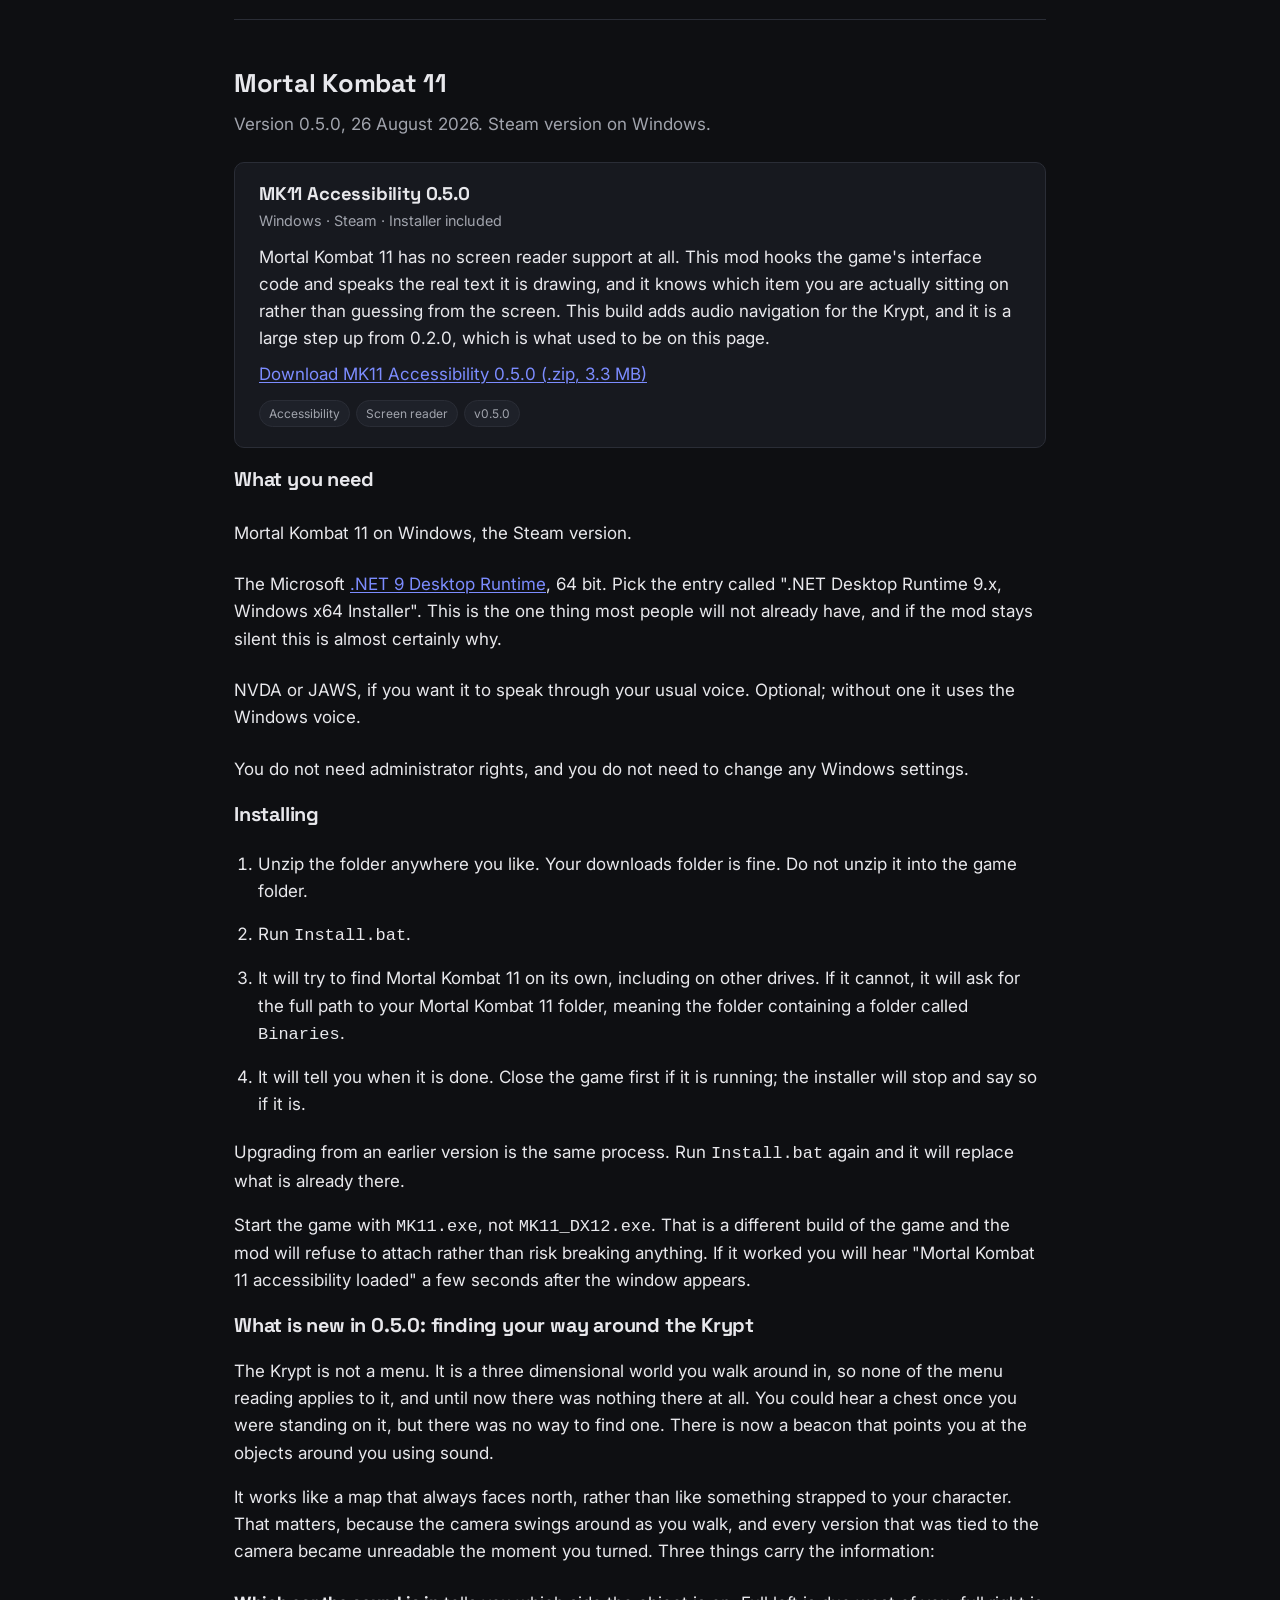
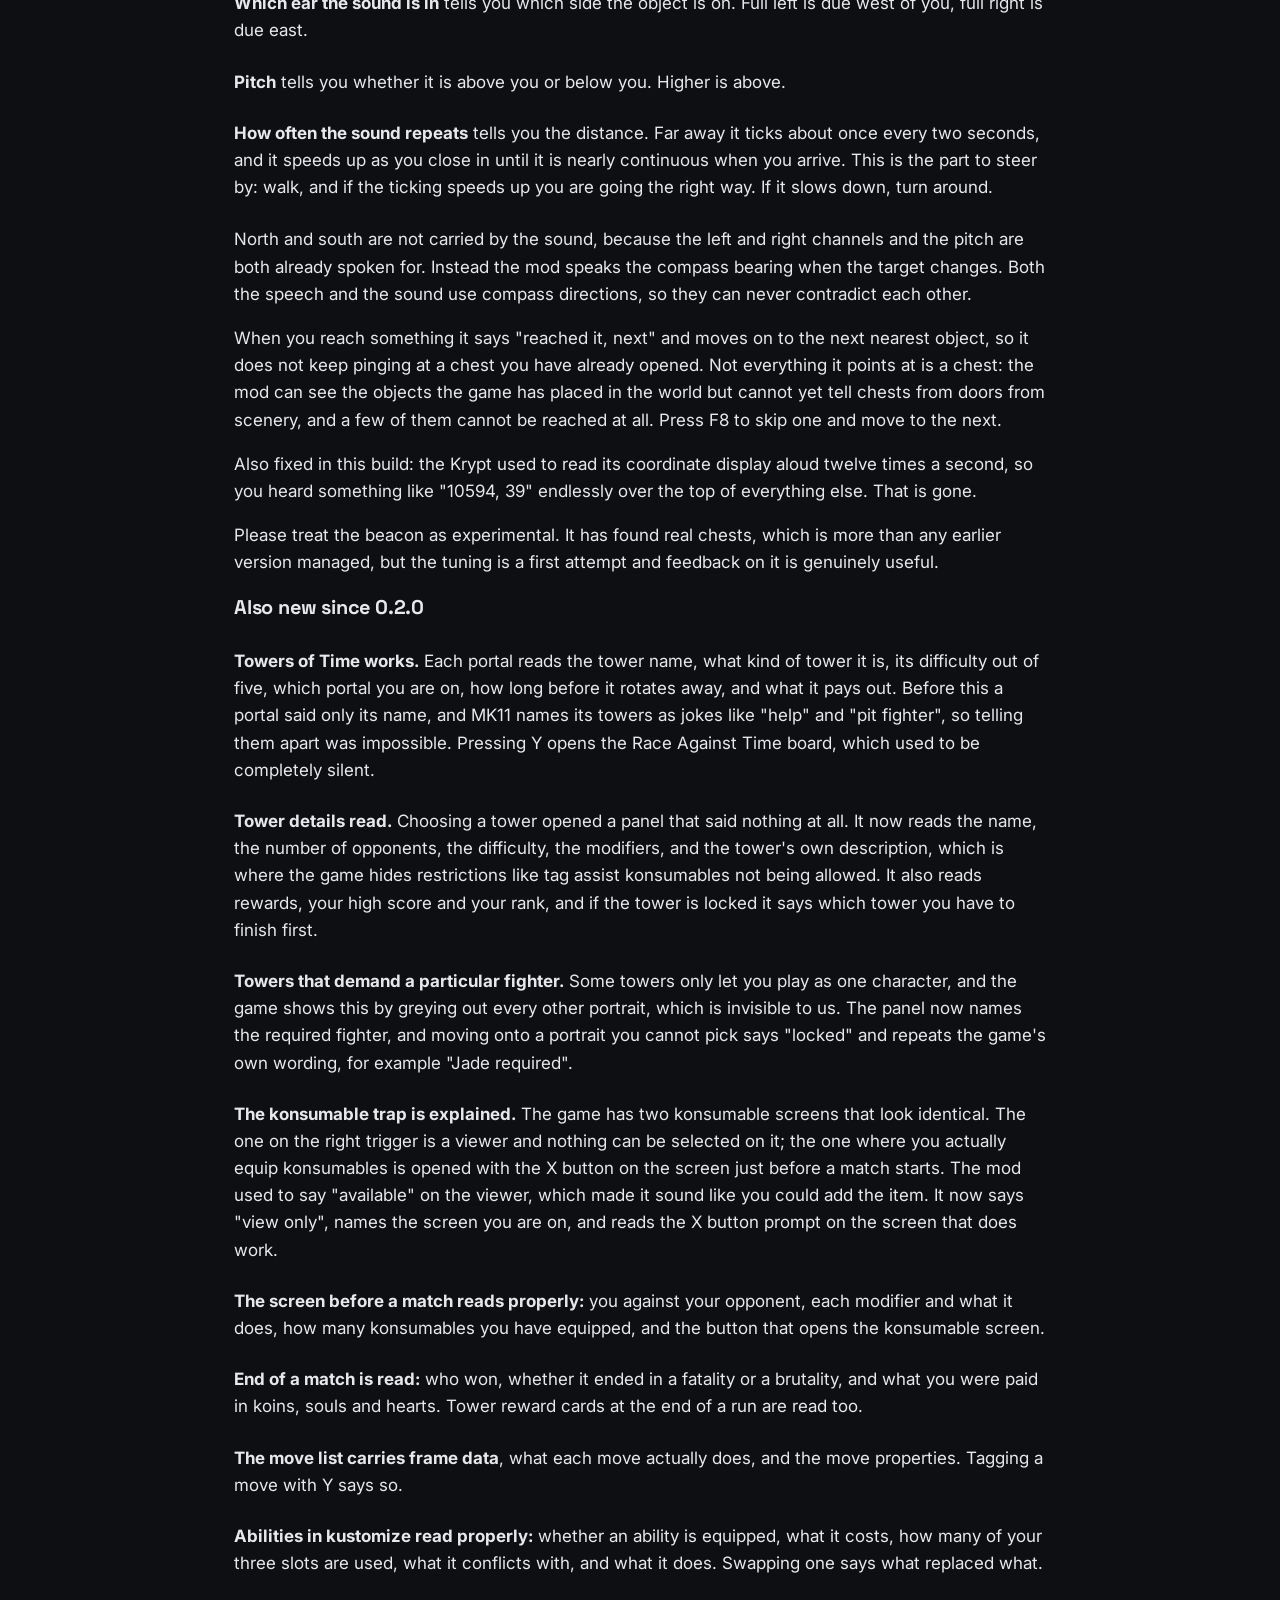
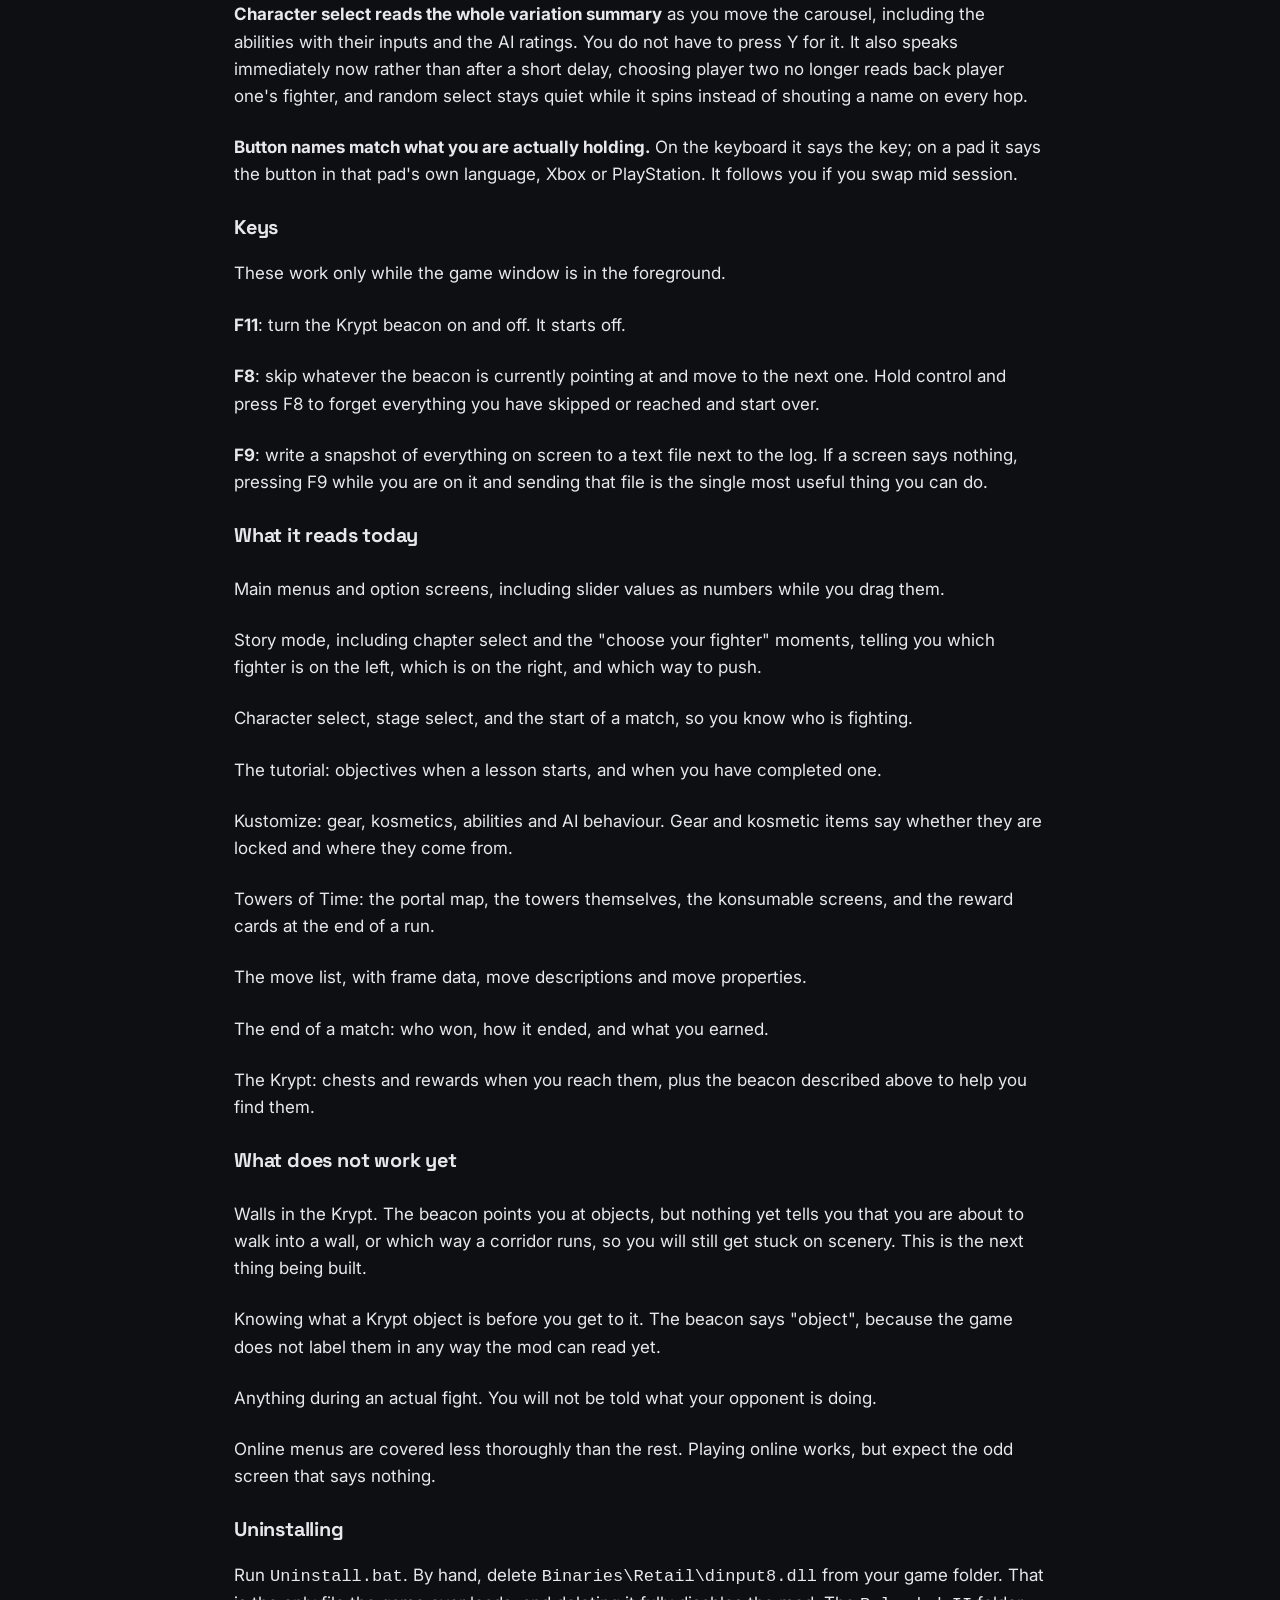
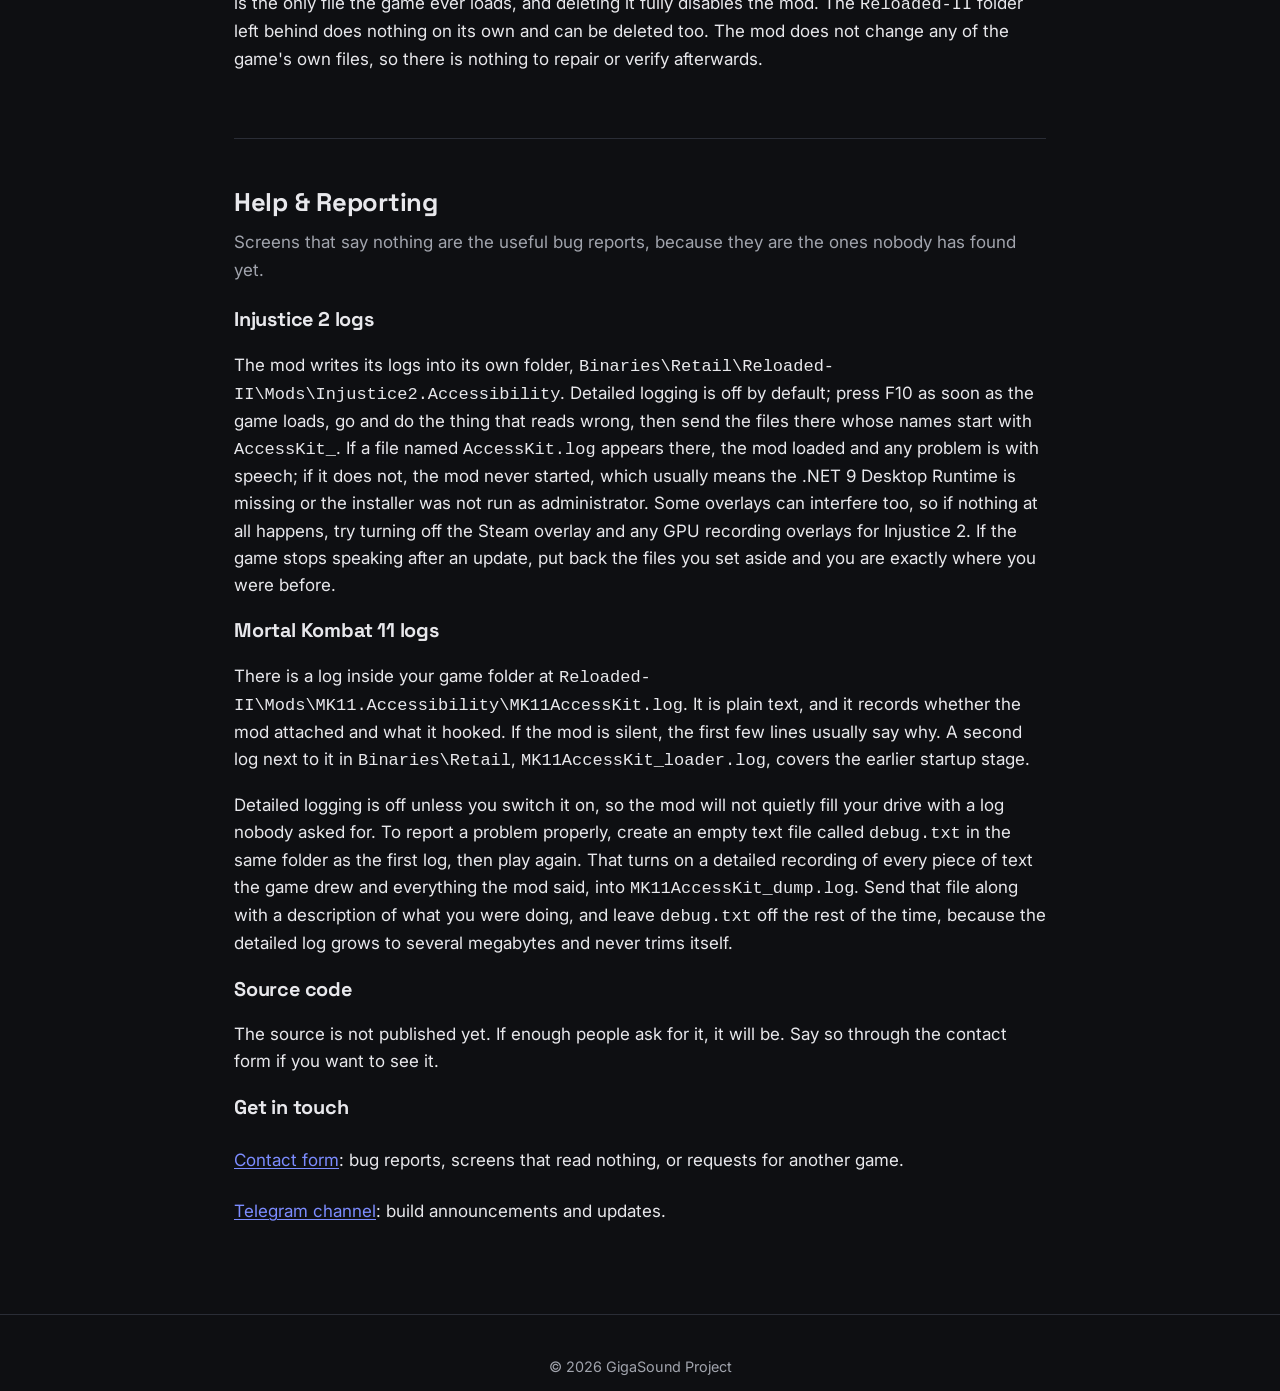
==== commit 3856d5ec: "replaces MK11 Accessibility 0.2.0 with 0.5.0 Adds the Krypt audio beacon (pan for east and west, pit" ====
--- a/mods/index.html
+++ b/mods/index.html
@@ -150,18 +150,18 @@
 
     <section id="mk11" aria-labelledby="mk11-heading">
       <h2 id="mk11-heading">Mortal Kombat 11</h2>
-      <p class="lede">Version 0.2.0. Steam version on Windows.</p>
+      <p class="lede">Version 0.5.0, 26 August 2026. Steam version on Windows.</p>
       <div class="work-grid">
 
         <article class="work-item">
-          <h3>MK11 Accessibility 0.2.0</h3>
+          <h3>MK11 Accessibility 0.5.0</h3>
           <p class="meta">Windows &middot; Steam &middot; Installer included</p>
-          <p>Mortal Kombat 11 has no screen reader support at all. This mod hooks the game's interface code and speaks the real text it is drawing, and it knows which item you are actually sitting on rather than guessing from the screen.</p>
-          <p><a href="files/MK11-Accessibility-0.2.0.zip" download>Download MK11 Accessibility 0.2.0 (.zip, 2.3 MB)</a></p>
+          <p>Mortal Kombat 11 has no screen reader support at all. This mod hooks the game's interface code and speaks the real text it is drawing, and it knows which item you are actually sitting on rather than guessing from the screen. This build adds audio navigation for the Krypt, and it is a large step up from 0.2.0, which is what used to be on this page.</p>
+          <p><a href="files/MK11-Accessibility-0.5.0.zip" download>Download MK11 Accessibility 0.5.0 (.zip, 3.3 MB)</a></p>
           <div class="tags">
             <span class="tag">Accessibility</span>
             <span class="tag">Screen reader</span>
-            <span class="tag">v0.2.0</span>
+            <span class="tag">v0.5.0</span>
           </div>
         </article>
 
@@ -170,8 +170,8 @@
       <h3>What you need</h3>
       <ul class="links-list" role="list">
         <li>Mortal Kombat 11 on Windows, the Steam version.</li>
-        <li>The Microsoft <a href="https://dotnet.microsoft.com/download" target="_blank" rel="noopener">.NET 9 Desktop Runtime</a>, x64. This is the one thing most people will not already have, and if the mod stays silent this is almost certainly why.</li>
-        <li>NVDA or JAWS, if you want it to speak through your usual voice. Optional.</li>
+        <li>The Microsoft <a href="https://dotnet.microsoft.com/download/dotnet/9.0" target="_blank" rel="noopener">.NET 9 Desktop Runtime</a>, 64 bit. Pick the entry called ".NET Desktop Runtime 9.x, Windows x64 Installer". This is the one thing most people will not already have, and if the mod stays silent this is almost certainly why.</li>
+        <li>NVDA or JAWS, if you want it to speak through your usual voice. Optional; without one it uses the Windows voice.</li>
       </ul>
       <p>You do not need administrator rights, and you do not need to change any Windows settings.</p>
 
@@ -182,7 +182,43 @@
         <li>It will try to find Mortal Kombat 11 on its own, including on other drives. If it cannot, it will ask for the full path to your Mortal Kombat 11 folder, meaning the folder containing a folder called <code>Binaries</code>.</li>
         <li>It will tell you when it is done. Close the game first if it is running; the installer will stop and say so if it is.</li>
       </ol>
+      <p>Upgrading from an earlier version is the same process. Run <code>Install.bat</code> again and it will replace what is already there.</p>
       <p>Start the game with <code>MK11.exe</code>, not <code>MK11_DX12.exe</code>. That is a different build of the game and the mod will refuse to attach rather than risk breaking anything. If it worked you will hear "Mortal Kombat 11 accessibility loaded" a few seconds after the window appears.</p>
+
+      <h3>What is new in 0.5.0: finding your way around the Krypt</h3>
+      <p>The Krypt is not a menu. It is a three dimensional world you walk around in, so none of the menu reading applies to it, and until now there was nothing there at all. You could hear a chest once you were standing on it, but there was no way to find one. There is now a beacon that points you at the objects around you using sound.</p>
+      <p>It works like a map that always faces north, rather than like something strapped to your character. That matters, because the camera swings around as you walk, and every version that was tied to the camera became unreadable the moment you turned. Three things carry the information:</p>
+      <ul class="links-list" role="list">
+        <li><strong>Which ear the sound is in</strong> tells you which side the object is on. Full left is due west of you, full right is due east.</li>
+        <li><strong>Pitch</strong> tells you whether it is above you or below you. Higher is above.</li>
+        <li><strong>How often the sound repeats</strong> tells you the distance. Far away it ticks about once every two seconds, and it speeds up as you close in until it is nearly continuous when you arrive. This is the part to steer by: walk, and if the ticking speeds up you are going the right way. If it slows down, turn around.</li>
+      </ul>
+      <p>North and south are not carried by the sound, because the left and right channels and the pitch are both already spoken for. Instead the mod speaks the compass bearing when the target changes. Both the speech and the sound use compass directions, so they can never contradict each other.</p>
+      <p>When you reach something it says "reached it, next" and moves on to the next nearest object, so it does not keep pinging at a chest you have already opened. Not everything it points at is a chest: the mod can see the objects the game has placed in the world but cannot yet tell chests from doors from scenery, and a few of them cannot be reached at all. Press F8 to skip one and move to the next.</p>
+      <p>Also fixed in this build: the Krypt used to read its coordinate display aloud twelve times a second, so you heard something like "10594, 39" endlessly over the top of everything else. That is gone.</p>
+      <p>Please treat the beacon as experimental. It has found real chests, which is more than any earlier version managed, but the tuning is a first attempt and feedback on it is genuinely useful.</p>
+
+      <h3>Also new since 0.2.0</h3>
+      <ul class="links-list" role="list">
+        <li><strong>Towers of Time works.</strong> Each portal reads the tower name, what kind of tower it is, its difficulty out of five, which portal you are on, how long before it rotates away, and what it pays out. Before this a portal said only its name, and MK11 names its towers as jokes like "help" and "pit fighter", so telling them apart was impossible. Pressing Y opens the Race Against Time board, which used to be completely silent.</li>
+        <li><strong>Tower details read.</strong> Choosing a tower opened a panel that said nothing at all. It now reads the name, the number of opponents, the difficulty, the modifiers, and the tower's own description, which is where the game hides restrictions like tag assist konsumables not being allowed. It also reads rewards, your high score and your rank, and if the tower is locked it says which tower you have to finish first.</li>
+        <li><strong>Towers that demand a particular fighter.</strong> Some towers only let you play as one character, and the game shows this by greying out every other portrait, which is invisible to us. The panel now names the required fighter, and moving onto a portrait you cannot pick says "locked" and repeats the game's own wording, for example "Jade required".</li>
+        <li><strong>The konsumable trap is explained.</strong> The game has two konsumable screens that look identical. The one on the right trigger is a viewer and nothing can be selected on it; the one where you actually equip konsumables is opened with the X button on the screen just before a match starts. The mod used to say "available" on the viewer, which made it sound like you could add the item. It now says "view only", names the screen you are on, and reads the X button prompt on the screen that does work.</li>
+        <li><strong>The screen before a match reads properly:</strong> you against your opponent, each modifier and what it does, how many konsumables you have equipped, and the button that opens the konsumable screen.</li>
+        <li><strong>End of a match is read:</strong> who won, whether it ended in a fatality or a brutality, and what you were paid in koins, souls and hearts. Tower reward cards at the end of a run are read too.</li>
+        <li><strong>The move list carries frame data</strong>, what each move actually does, and the move properties. Tagging a move with Y says so.</li>
+        <li><strong>Abilities in kustomize read properly:</strong> whether an ability is equipped, what it costs, how many of your three slots are used, what it conflicts with, and what it does. Swapping one says what replaced what.</li>
+        <li><strong>Character select reads the whole variation summary</strong> as you move the carousel, including the abilities with their inputs and the AI ratings. You do not have to press Y for it. It also speaks immediately now rather than after a short delay, choosing player two no longer reads back player one's fighter, and random select stays quiet while it spins instead of shouting a name on every hop.</li>
+        <li><strong>Button names match what you are actually holding.</strong> On the keyboard it says the key; on a pad it says the button in that pad's own language, Xbox or PlayStation. It follows you if you swap mid session.</li>
+      </ul>
+
+      <h3>Keys</h3>
+      <p>These work only while the game window is in the foreground.</p>
+      <ul class="links-list" role="list">
+        <li><strong>F11</strong>: turn the Krypt beacon on and off. It starts off.</li>
+        <li><strong>F8</strong>: skip whatever the beacon is currently pointing at and move to the next one. Hold control and press F8 to forget everything you have skipped or reached and start over.</li>
+        <li><strong>F9</strong>: write a snapshot of everything on screen to a text file next to the log. If a screen says nothing, pressing F9 while you are on it and sending that file is the single most useful thing you can do.</li>
+      </ul>
 
       <h3>What it reads today</h3>
       <ul class="links-list" role="list">
@@ -190,15 +226,19 @@
         <li>Story mode, including chapter select and the "choose your fighter" moments, telling you which fighter is on the left, which is on the right, and which way to push.</li>
         <li>Character select, stage select, and the start of a match, so you know who is fighting.</li>
         <li>The tutorial: objectives when a lesson starts, and when you have completed one.</li>
-        <li>Kustomize: gear, kosmetics, abilities and AI behaviour. Gear and kosmetic items say whether they are locked and where they come from. Abilities read the name, how many of your three slots they cost, anything they conflict with, and what they do.</li>
-        <li>The Krypt, partly: chests and rewards.</li>
+        <li>Kustomize: gear, kosmetics, abilities and AI behaviour. Gear and kosmetic items say whether they are locked and where they come from.</li>
+        <li>Towers of Time: the portal map, the towers themselves, the konsumable screens, and the reward cards at the end of a run.</li>
+        <li>The move list, with frame data, move descriptions and move properties.</li>
+        <li>The end of a match: who won, how it ended, and what you earned.</li>
+        <li>The Krypt: chests and rewards when you reach them, plus the beacon described above to help you find them.</li>
       </ul>
 
       <h3>What does not work yet</h3>
       <ul class="links-list" role="list">
-        <li>Moving around the Krypt itself. It is a three dimensional world you walk through rather than a menu, so it needs a completely different approach. You can hear chests when you reach them, but finding your way there is not solved.</li>
+        <li>Walls in the Krypt. The beacon points you at objects, but nothing yet tells you that you are about to walk into a wall, or which way a corridor runs, so you will still get stuck on scenery. This is the next thing being built.</li>
+        <li>Knowing what a Krypt object is before you get to it. The beacon says "object", because the game does not label them in any way the mod can read yet.</li>
         <li>Anything during an actual fight. You will not be told what your opponent is doing.</li>
-        <li>Online menus are covered less thoroughly than the rest. Playing online works, but expect the odd screen that says nothing; F1 usually gets you out of it.</li>
+        <li>Online menus are covered less thoroughly than the rest. Playing online works, but expect the odd screen that says nothing.</li>
       </ul>
 
       <h3>Uninstalling</h3>
@@ -214,7 +254,7 @@
 
       <h3>Mortal Kombat 11 logs</h3>
       <p>There is a log inside your game folder at <code>Reloaded-II\Mods\MK11.Accessibility\MK11AccessKit.log</code>. It is plain text, and it records whether the mod attached and what it hooked. If the mod is silent, the first few lines usually say why. A second log next to it in <code>Binaries\Retail</code>, <code>MK11AccessKit_loader.log</code>, covers the earlier startup stage.</p>
-      <p>To report a problem properly, create an empty text file called <code>debug.txt</code> in the same folder as the first log, then play again. That turns on a detailed recording of every piece of text the game drew and everything the mod said, into <code>MK11AccessKit_dump.log</code>. Send that file along with a description of what you were doing, and leave <code>debug.txt</code> off the rest of the time, because the detailed log grows to several megabytes and never trims itself.</p>
+      <p>Detailed logging is off unless you switch it on, so the mod will not quietly fill your drive with a log nobody asked for. To report a problem properly, create an empty text file called <code>debug.txt</code> in the same folder as the first log, then play again. That turns on a detailed recording of every piece of text the game drew and everything the mod said, into <code>MK11AccessKit_dump.log</code>. Send that file along with a description of what you were doing, and leave <code>debug.txt</code> off the rest of the time, because the detailed log grows to several megabytes and never trims itself.</p>
 
       <h3>Source code</h3>
       <p>The source is not published yet. If enough people ask for it, it will be. Say so through the contact form if you want to see it.</p>
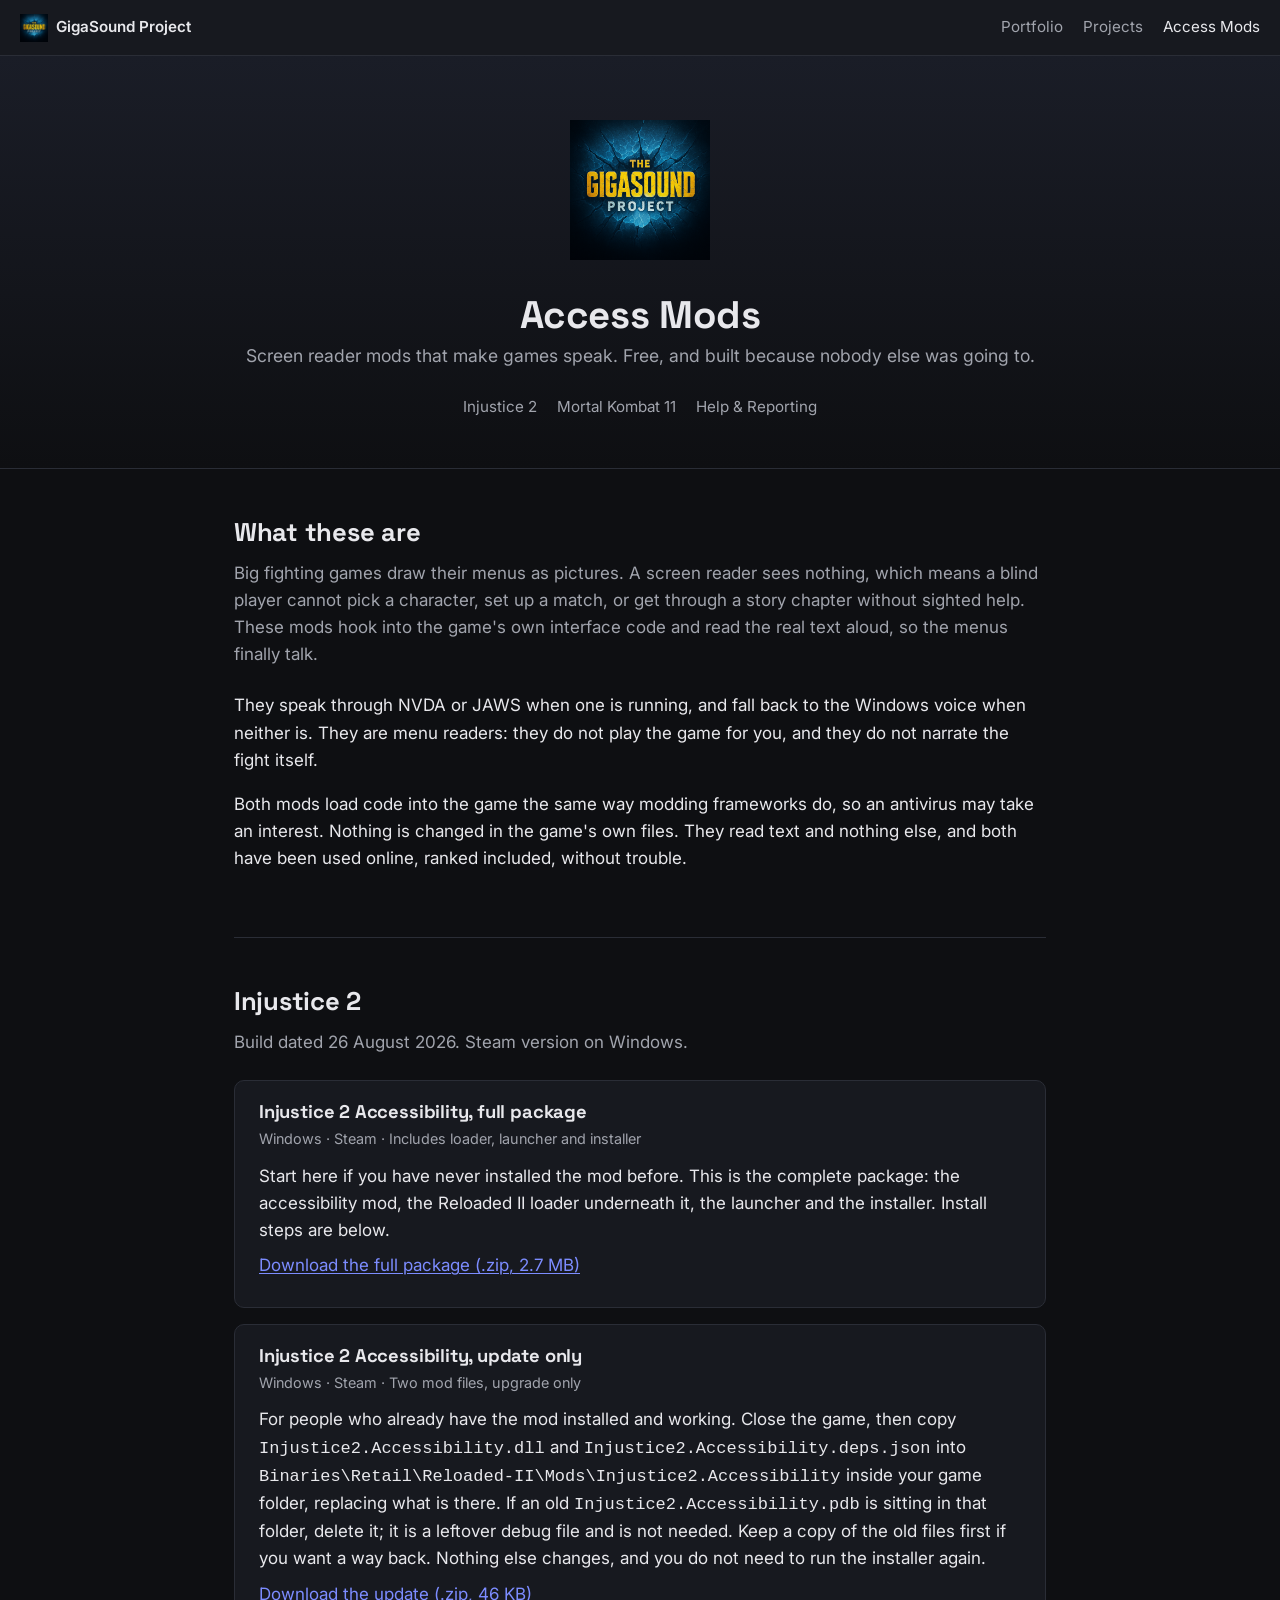
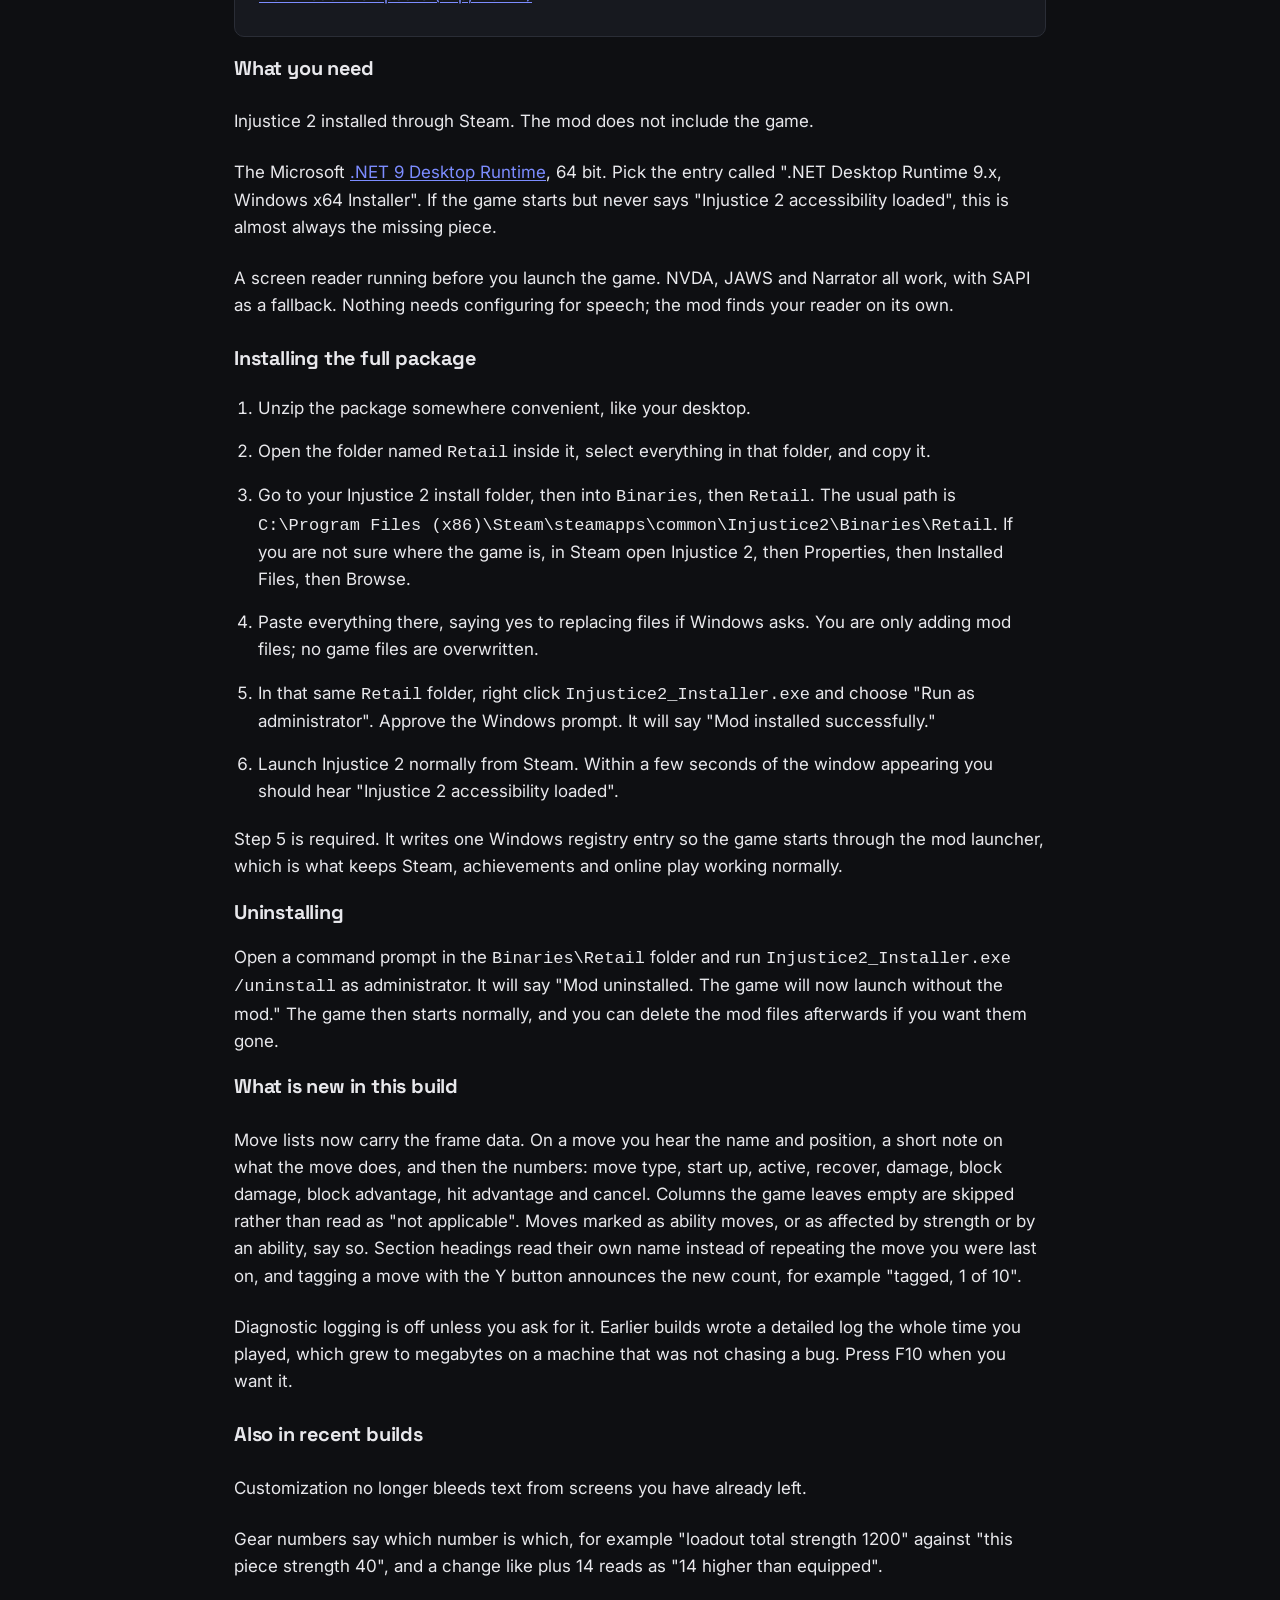
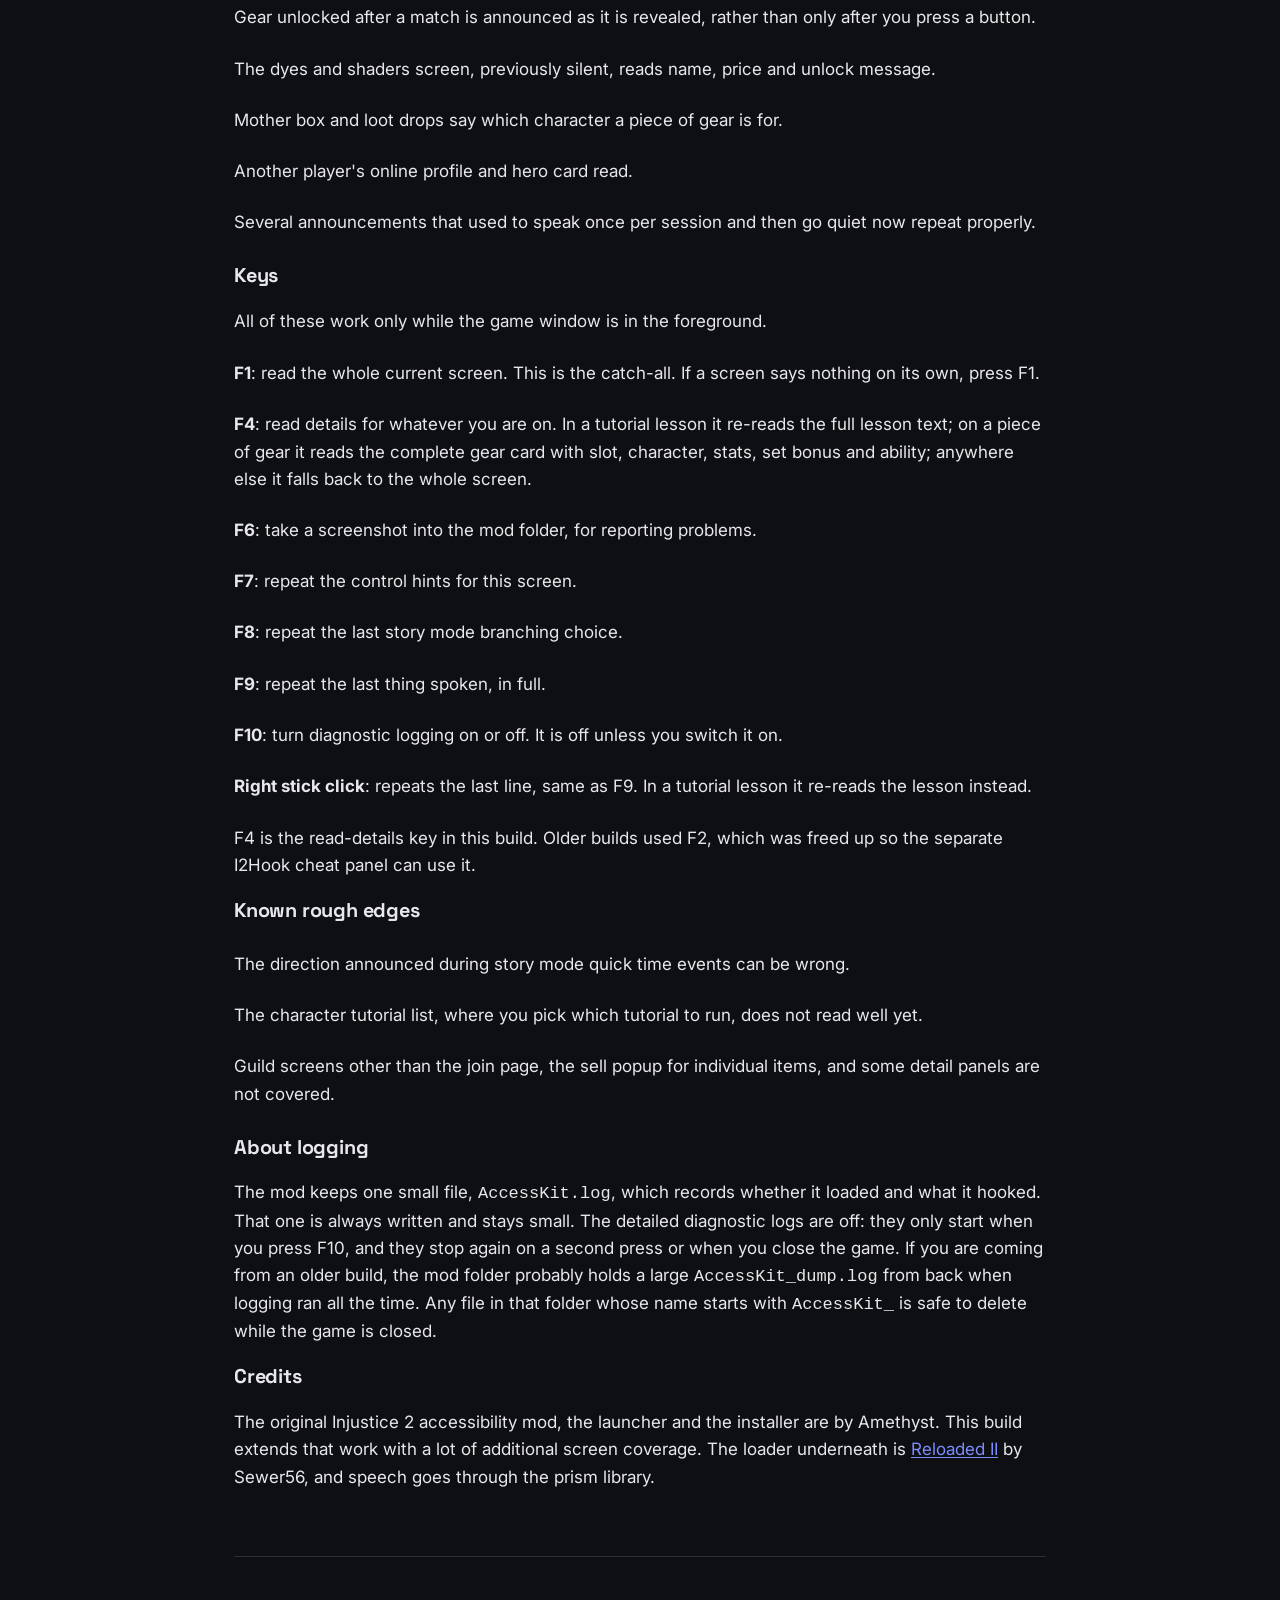
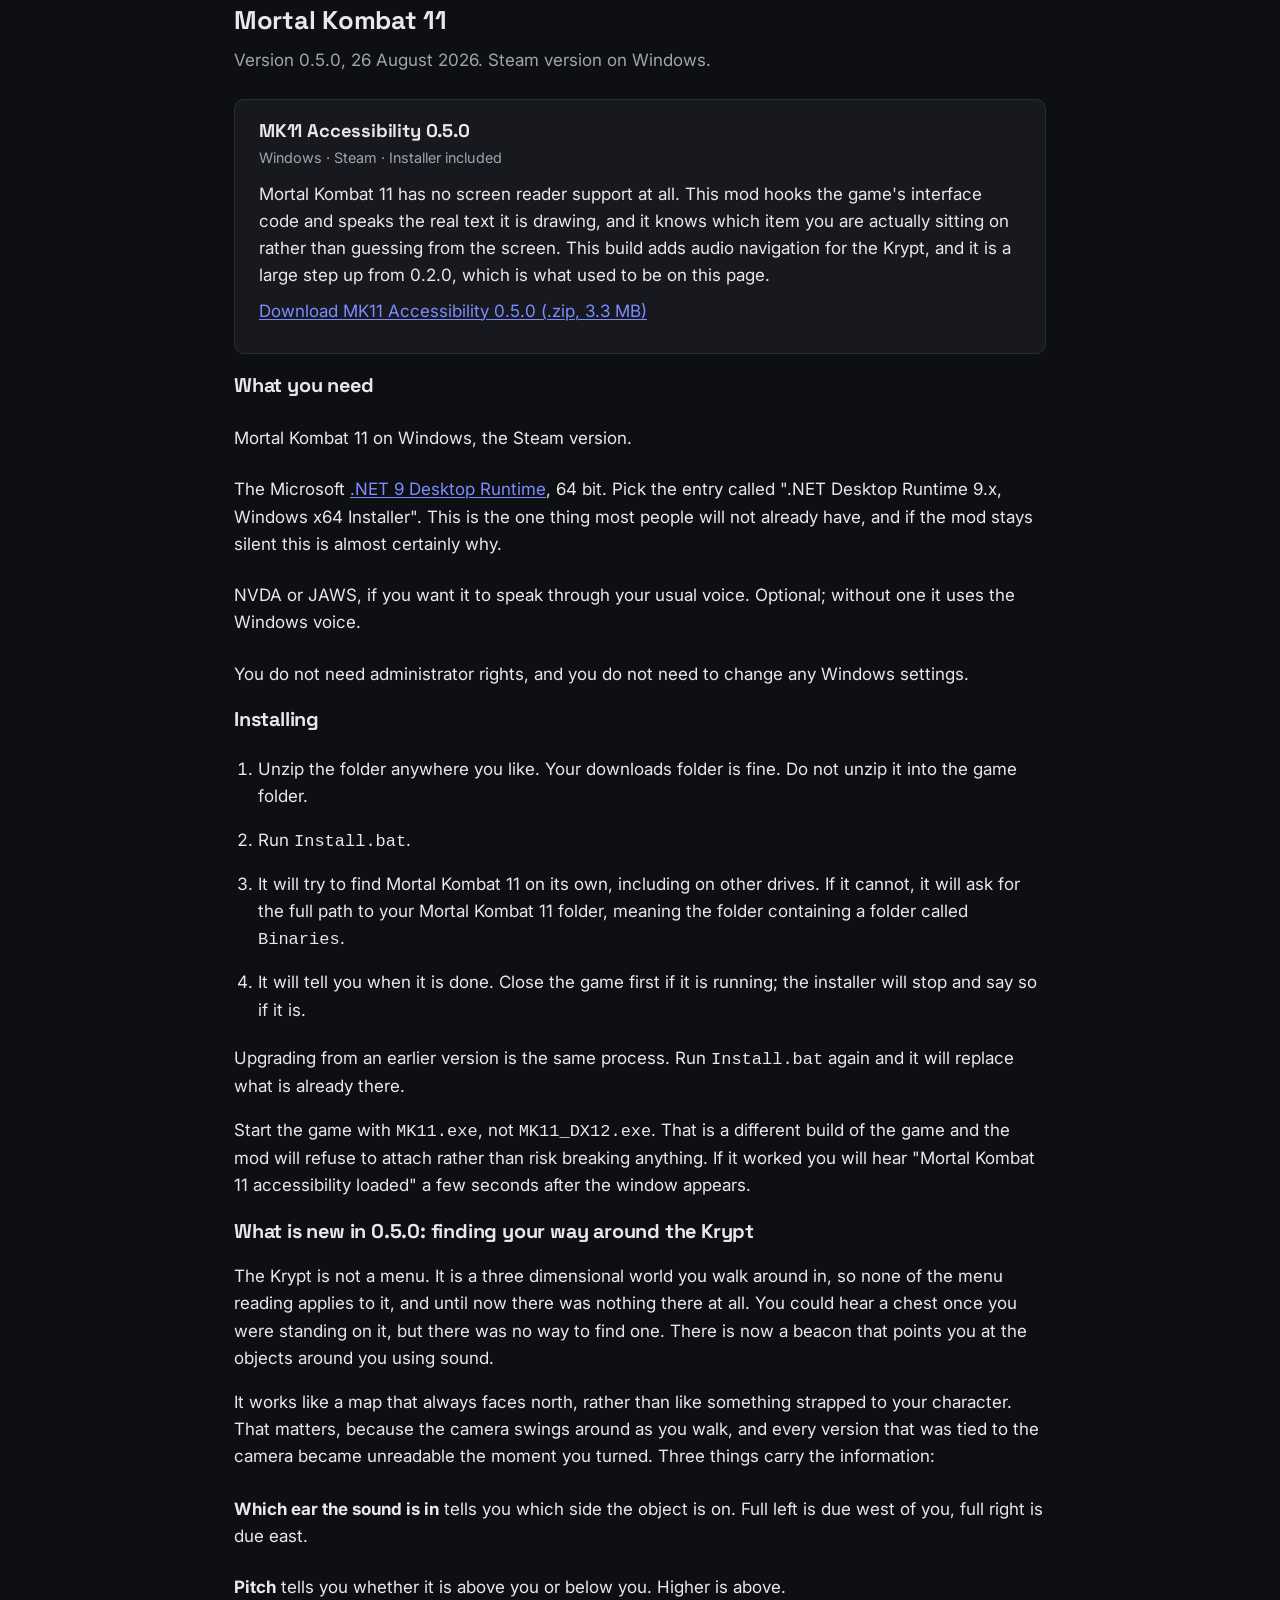
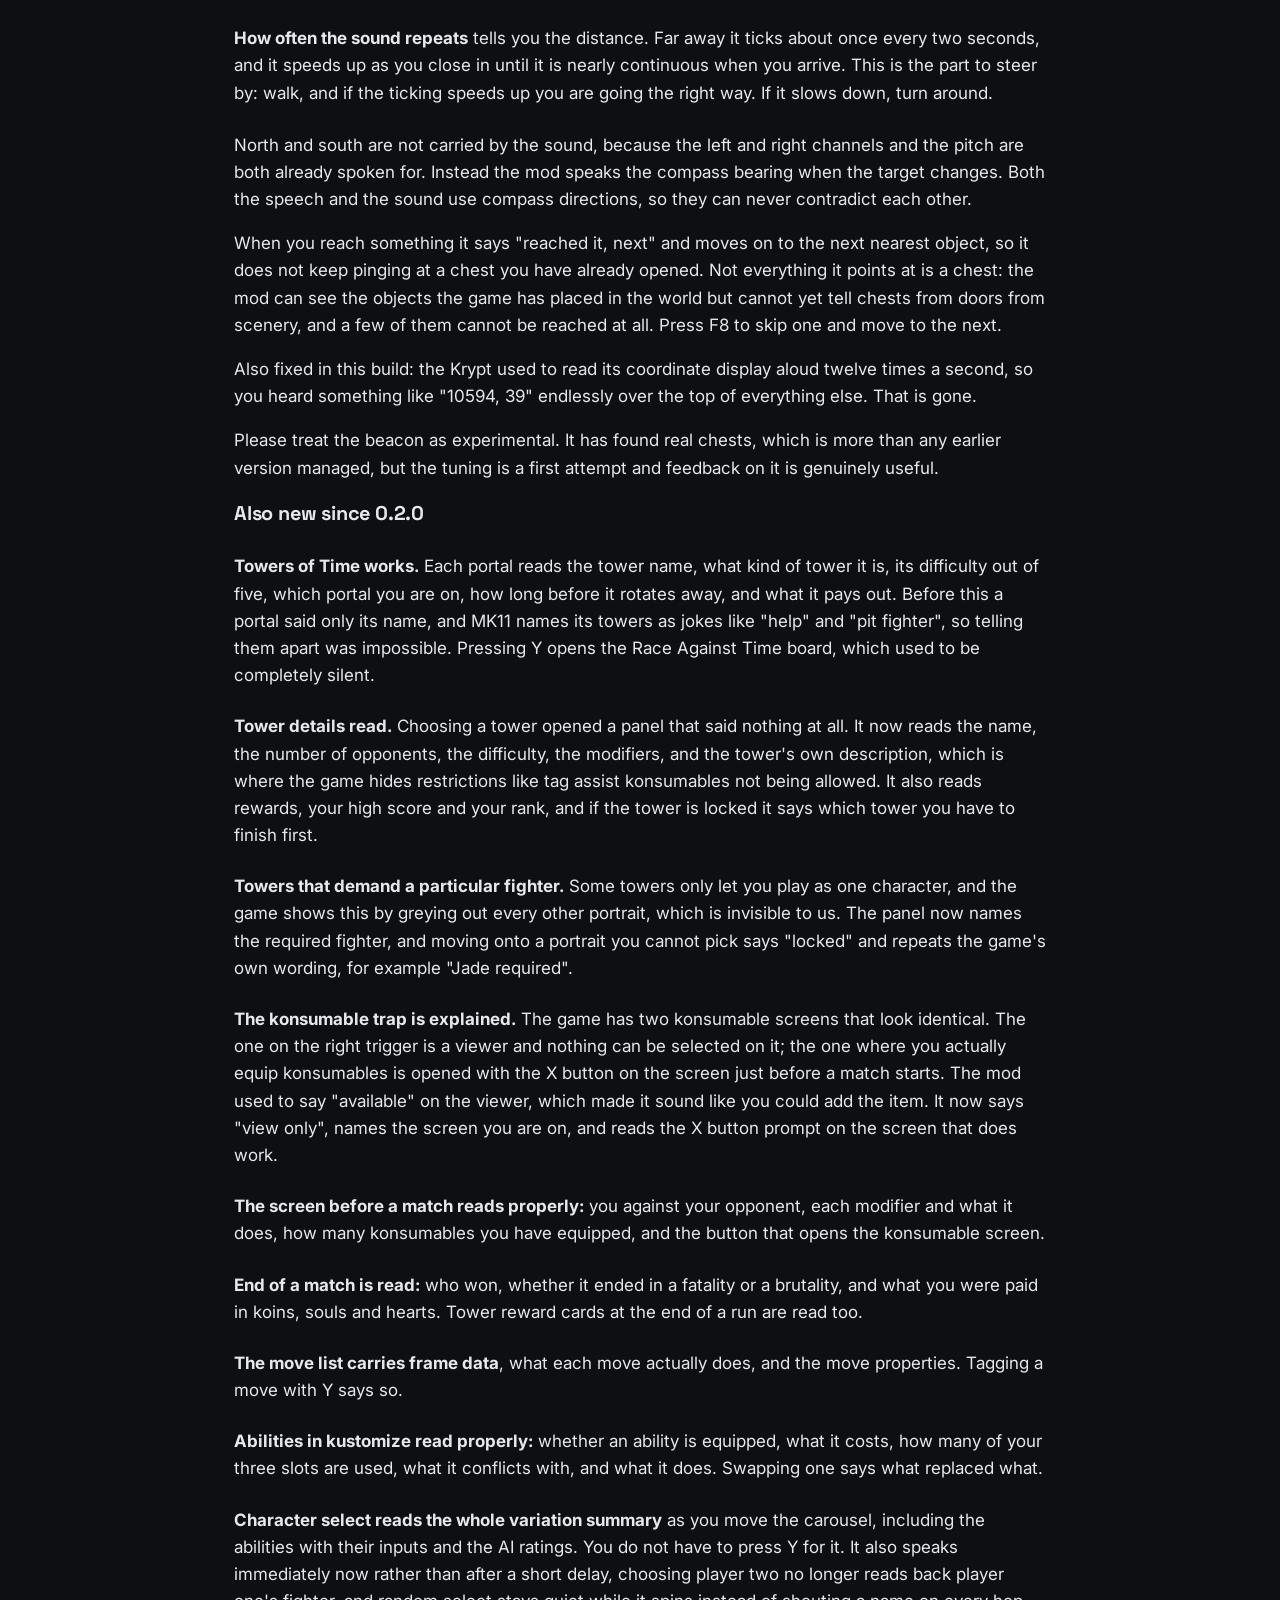
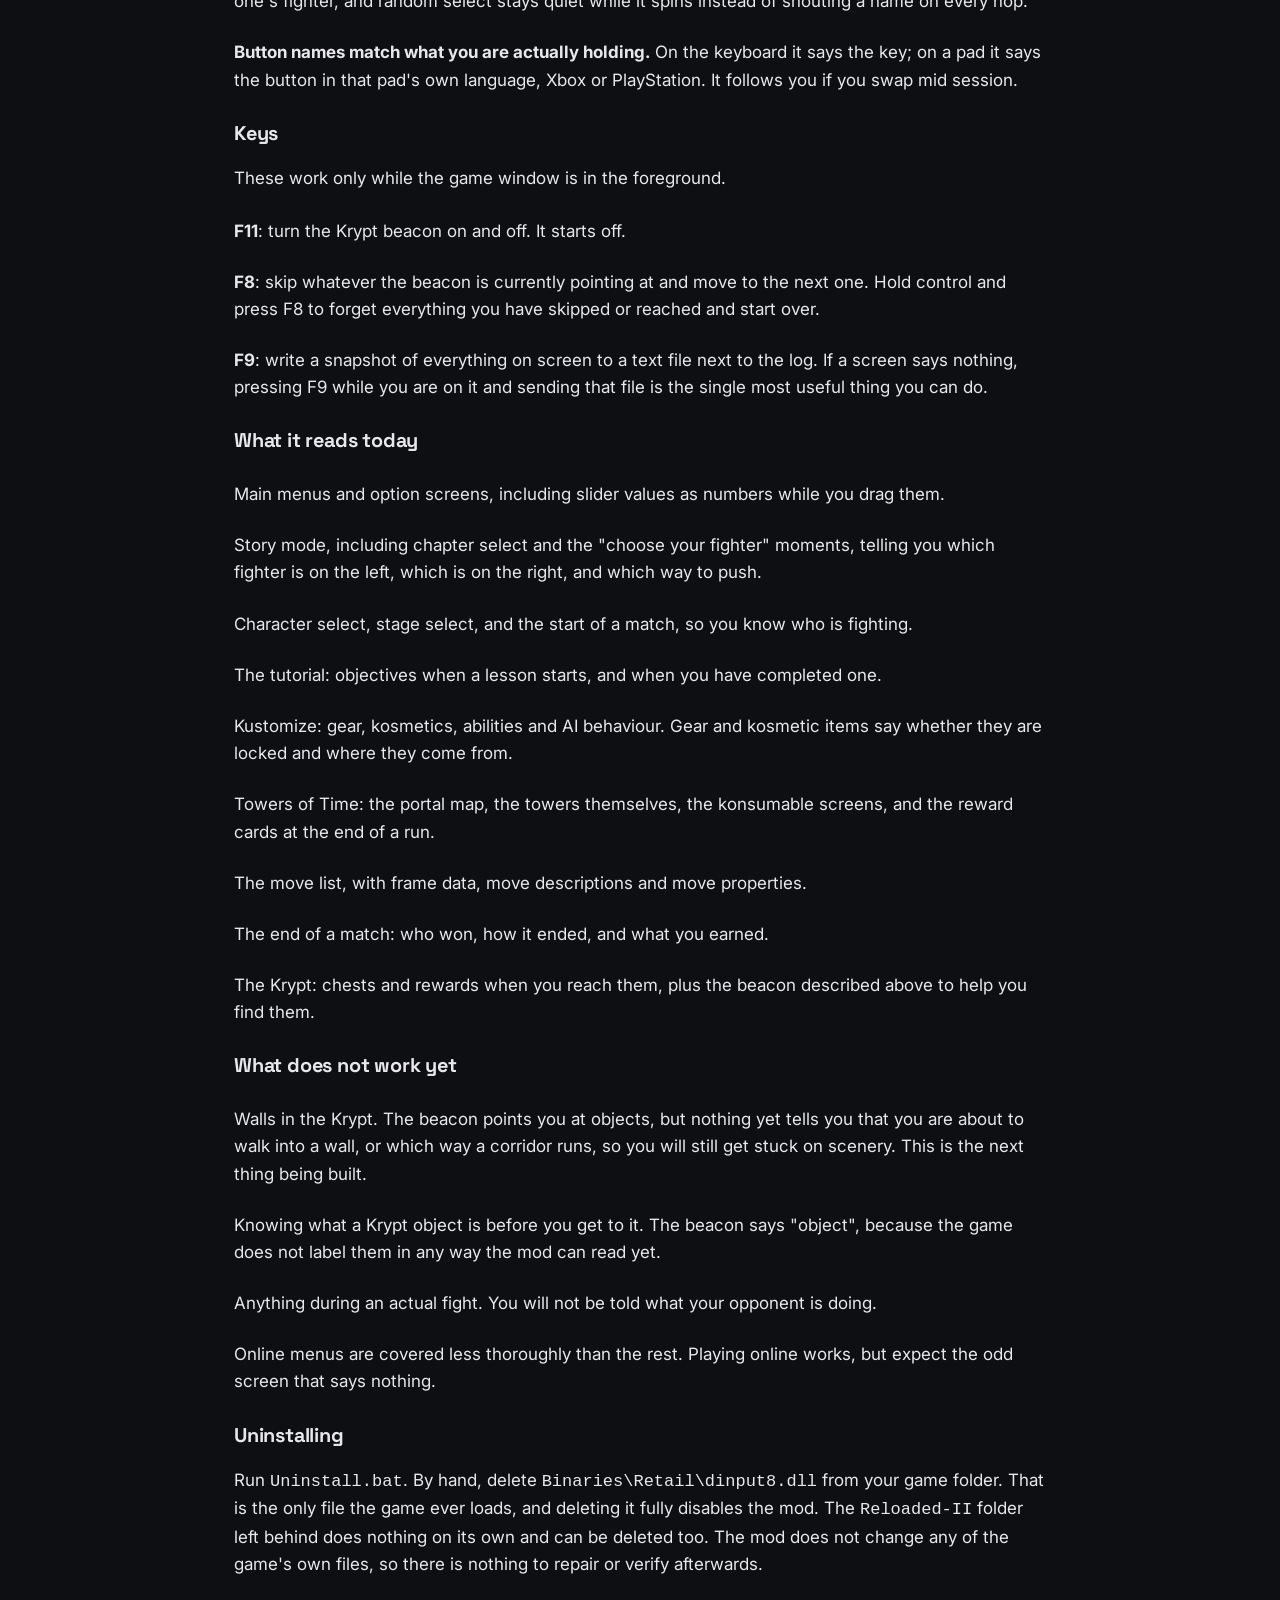
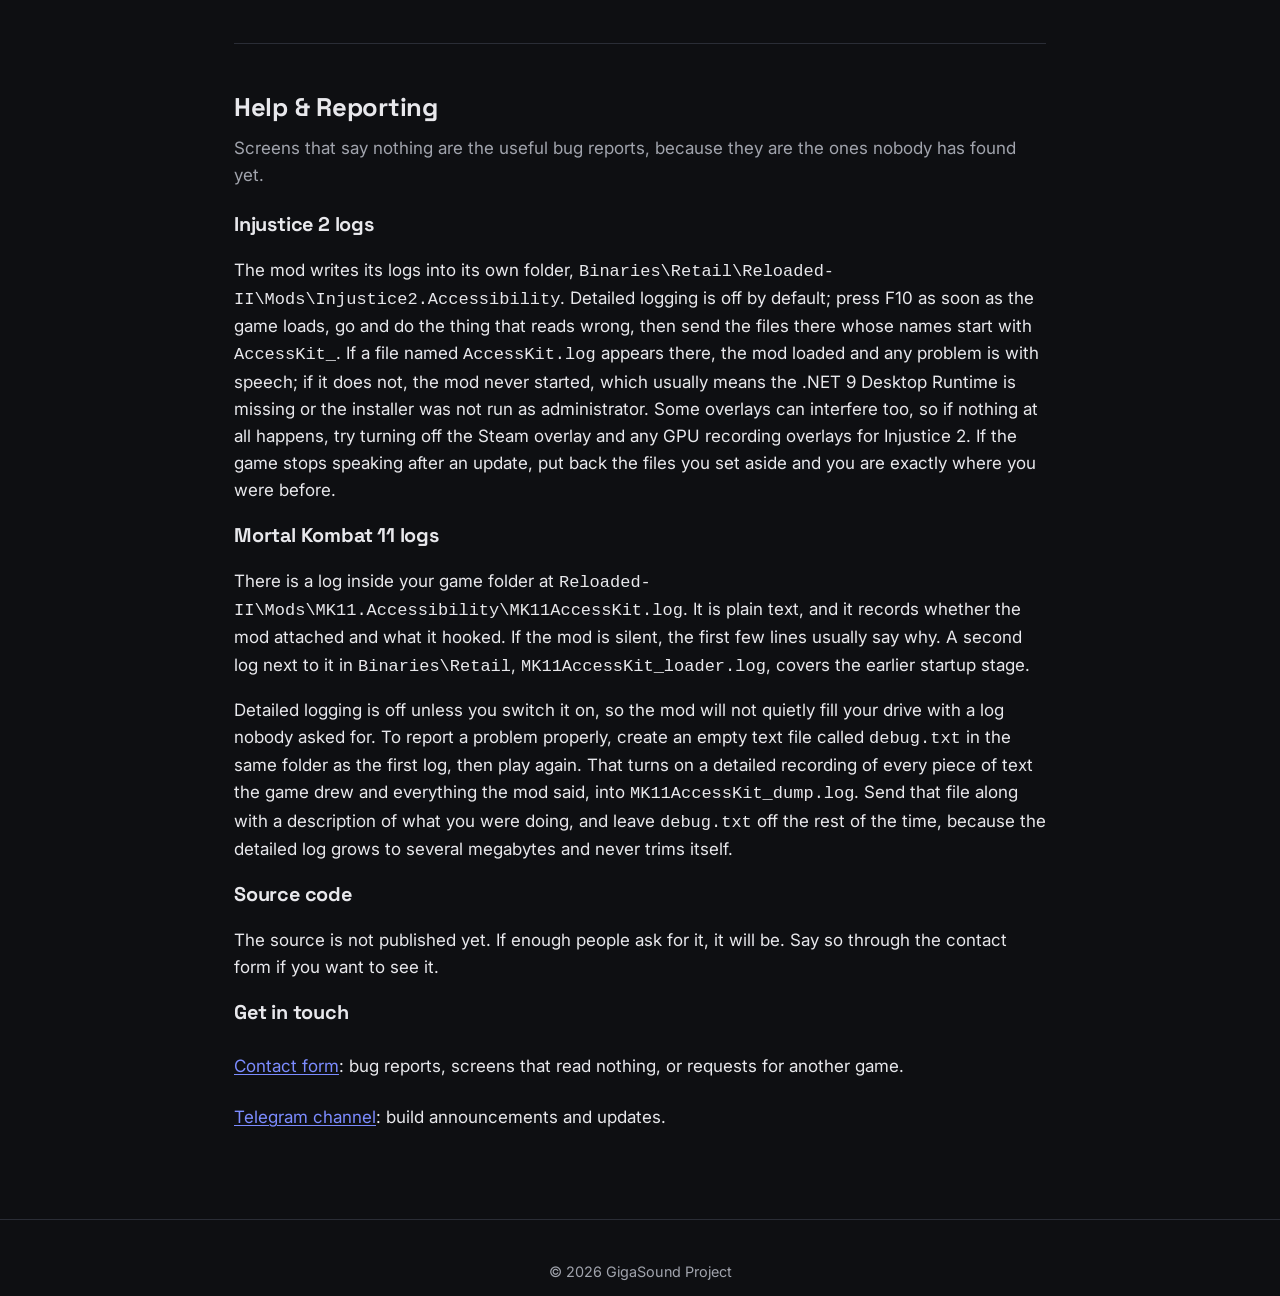
==== commit 62376996: "cuts tag chips and duplicate links, simplifies home, adds visit counter Removes the decorative tag c" ====
--- a/mods/index.html
+++ b/mods/index.html
@@ -62,11 +62,6 @@
           <p class="meta">Windows &middot; Steam &middot; Includes loader, launcher and installer</p>
           <p>Start here if you have never installed the mod before. This is the complete package: the accessibility mod, the Reloaded II loader underneath it, the launcher and the installer. Install steps are below.</p>
           <p><a href="files/Injustice2-Accessibility-FULL-2026-08-26.zip" download>Download the full package (.zip, 2.7 MB)</a></p>
-          <div class="tags">
-            <span class="tag">Accessibility</span>
-            <span class="tag">Screen reader</span>
-            <span class="tag">Full install</span>
-          </div>
         </article>
 
         <article class="work-item">
@@ -74,10 +69,6 @@
           <p class="meta">Windows &middot; Steam &middot; Two mod files, upgrade only</p>
           <p>For people who already have the mod installed and working. Close the game, then copy <code>Injustice2.Accessibility.dll</code> and <code>Injustice2.Accessibility.deps.json</code> into <code>Binaries\Retail\Reloaded-II\Mods\Injustice2.Accessibility</code> inside your game folder, replacing what is there. If an old <code>Injustice2.Accessibility.pdb</code> is sitting in that folder, delete it; it is a leftover debug file and is not needed. Keep a copy of the old files first if you want a way back. Nothing else changes, and you do not need to run the installer again.</p>
           <p><a href="files/Injustice2-Accessibility-UPDATE-2026-08-26.zip" download>Download the update (.zip, 46 KB)</a></p>
-          <div class="tags">
-            <span class="tag">Accessibility</span>
-            <span class="tag">Update</span>
-          </div>
         </article>
 
       </div>
@@ -158,11 +149,6 @@
           <p class="meta">Windows &middot; Steam &middot; Installer included</p>
           <p>Mortal Kombat 11 has no screen reader support at all. This mod hooks the game's interface code and speaks the real text it is drawing, and it knows which item you are actually sitting on rather than guessing from the screen. This build adds audio navigation for the Krypt, and it is a large step up from 0.2.0, which is what used to be on this page.</p>
           <p><a href="files/MK11-Accessibility-0.5.0.zip" download>Download MK11 Accessibility 0.5.0 (.zip, 3.3 MB)</a></p>
-          <div class="tags">
-            <span class="tag">Accessibility</span>
-            <span class="tag">Screen reader</span>
-            <span class="tag">v0.5.0</span>
-          </div>
         </article>
 
       </div>
@@ -269,11 +255,13 @@
   </main>
 
   <footer>
-    &copy; <span id="year">2026</span> GigaSound Project
+    <p>&copy; <span id="year">2026</span> GigaSound Project</p>
+    <p class="visits" id="visits" hidden>Visits: <span id="visit-count"></span></p>
   </footer>
 
   <script>
     document.getElementById('year').textContent = new Date().getFullYear();
   </script>
+  <script src="../counter.js"></script>
 </body>
 </html>
--- a/styles.css
+++ b/styles.css
@@ -206,12 +206,14 @@
   transform: translateY(-2px);
   border-bottom: 1px solid var(--accent);
 }
-.router-card h2 {
-  margin: 0 0 .5rem; font-size: 1.4rem;
+.router-card .card-title {
+  display: block;
+  margin: 0 0 .4rem;
+  font-family: 'Space Grotesk', 'Inter', sans-serif;
+  font-size: 1.35rem; font-weight: 600;
   color: var(--accent);
 }
-.router-card p { margin: 0; color: var(--muted); }
-.router-card .arrow { display: inline-block; margin-top: 1rem; color: var(--accent); font-weight: 500; }
+.router-card .card-note { display: block; color: var(--muted); }
 
 footer {
   text-align: center; padding: 2.5rem 1.5rem;
@@ -219,6 +221,8 @@
   border-top: 1px solid var(--border);
   margin-top: 2rem;
 }
+footer p { margin: 0; }
+footer p + p { margin-top: .4rem; }
 
 /* Respect a reduced-motion preference (WCAG 2.3.3): no smooth scrolling,
    no card lift, no colour fades. */
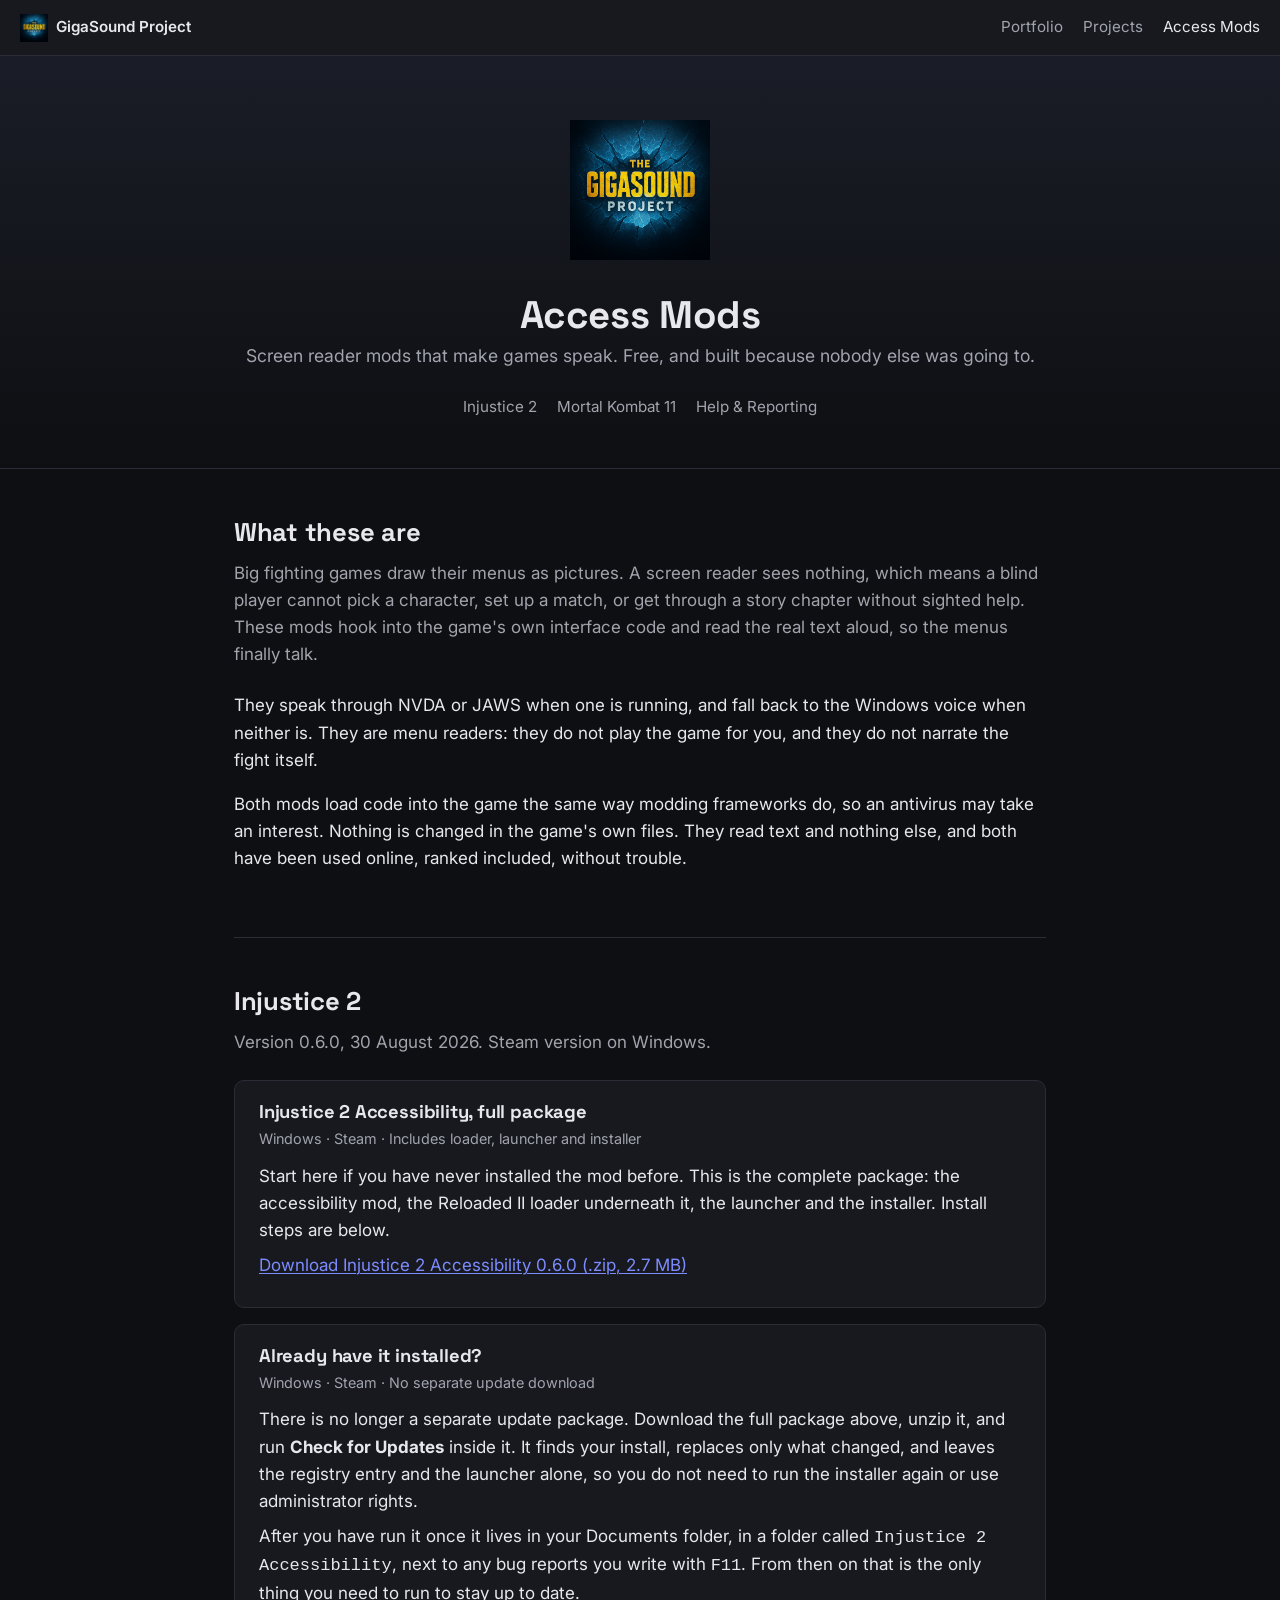
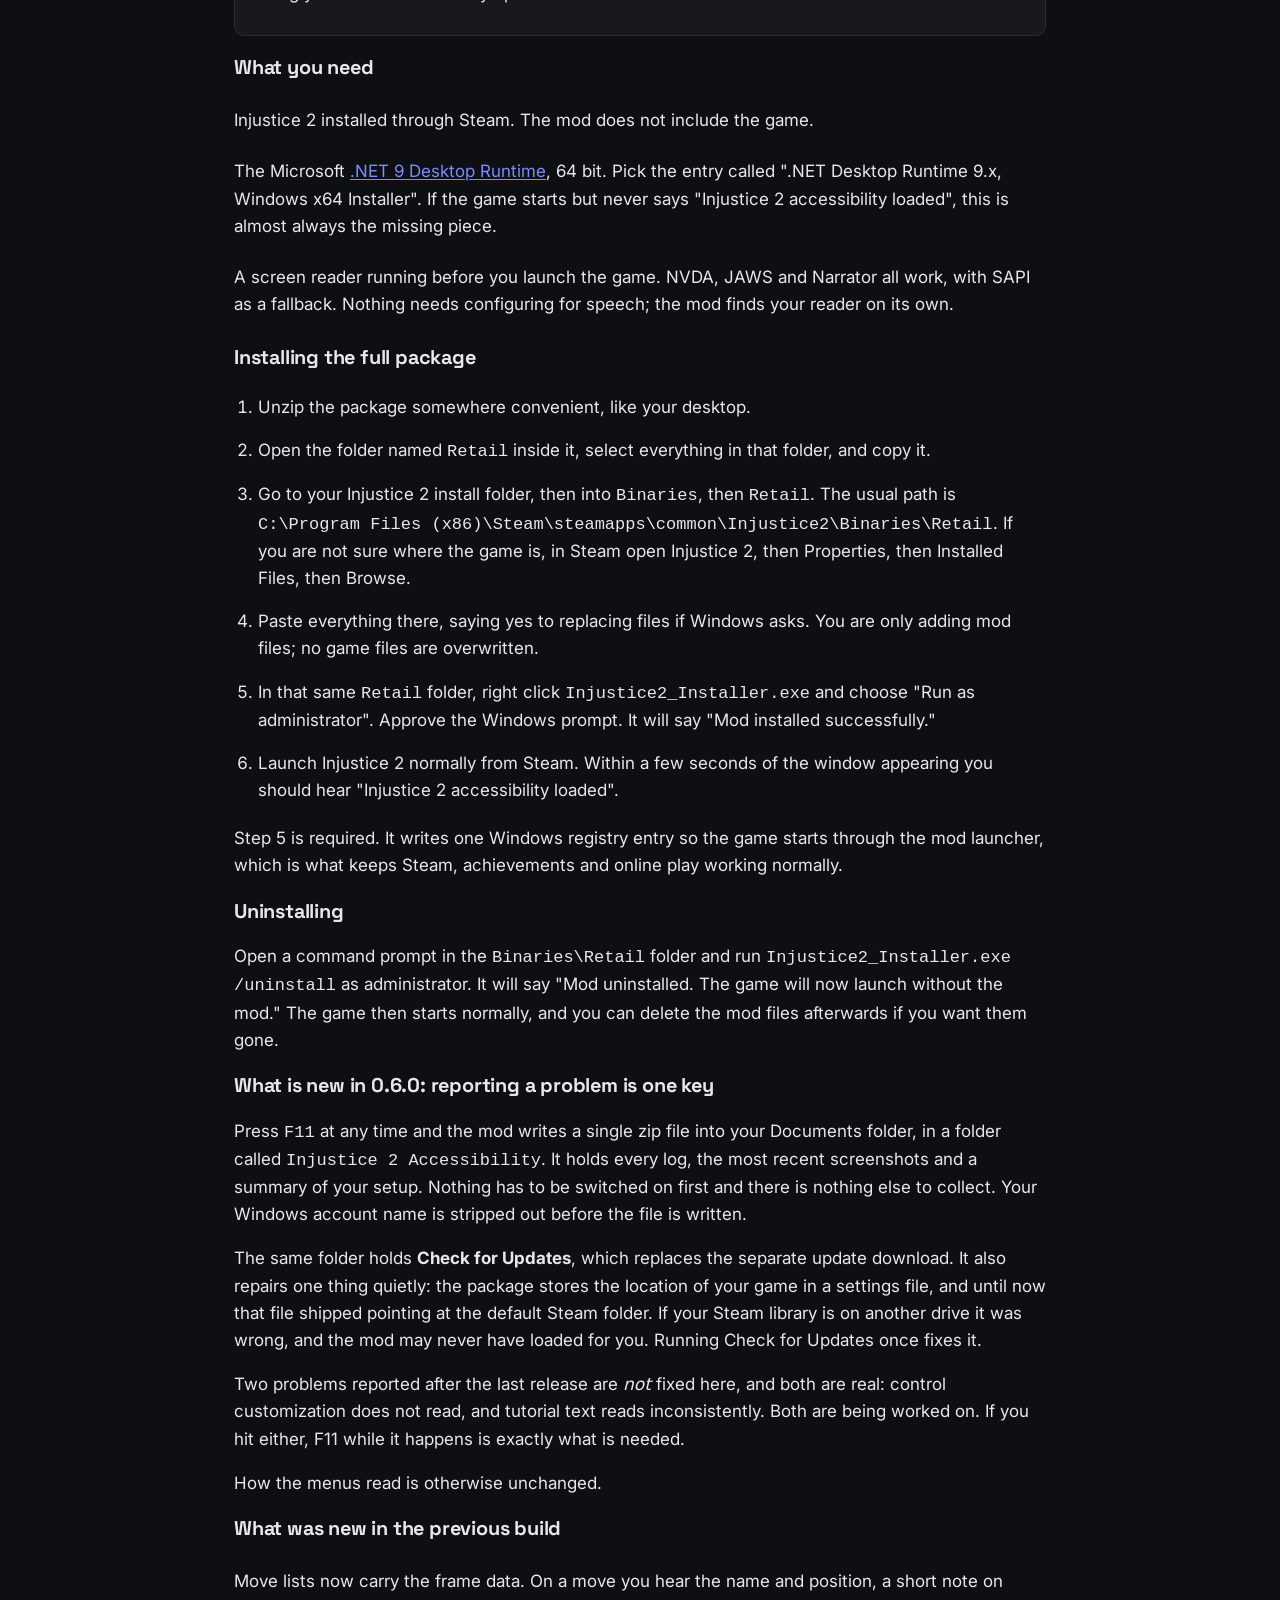
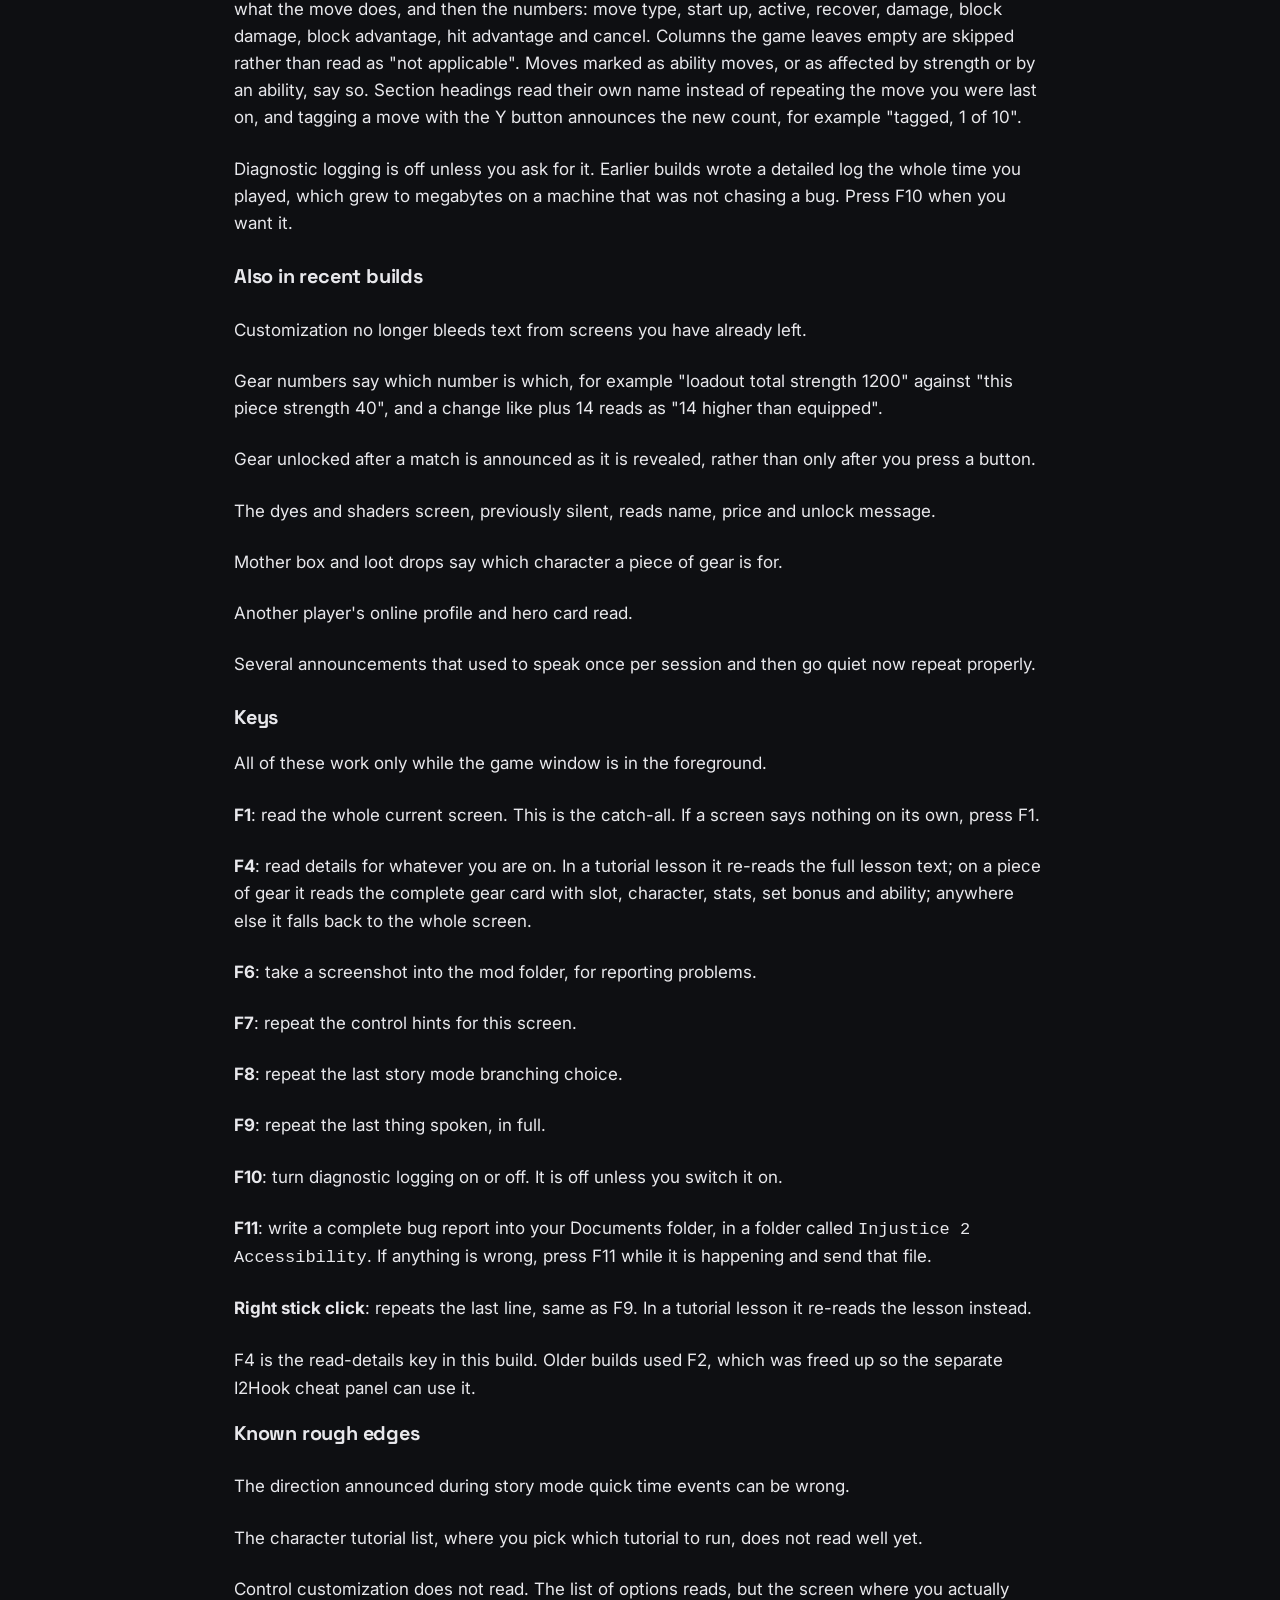
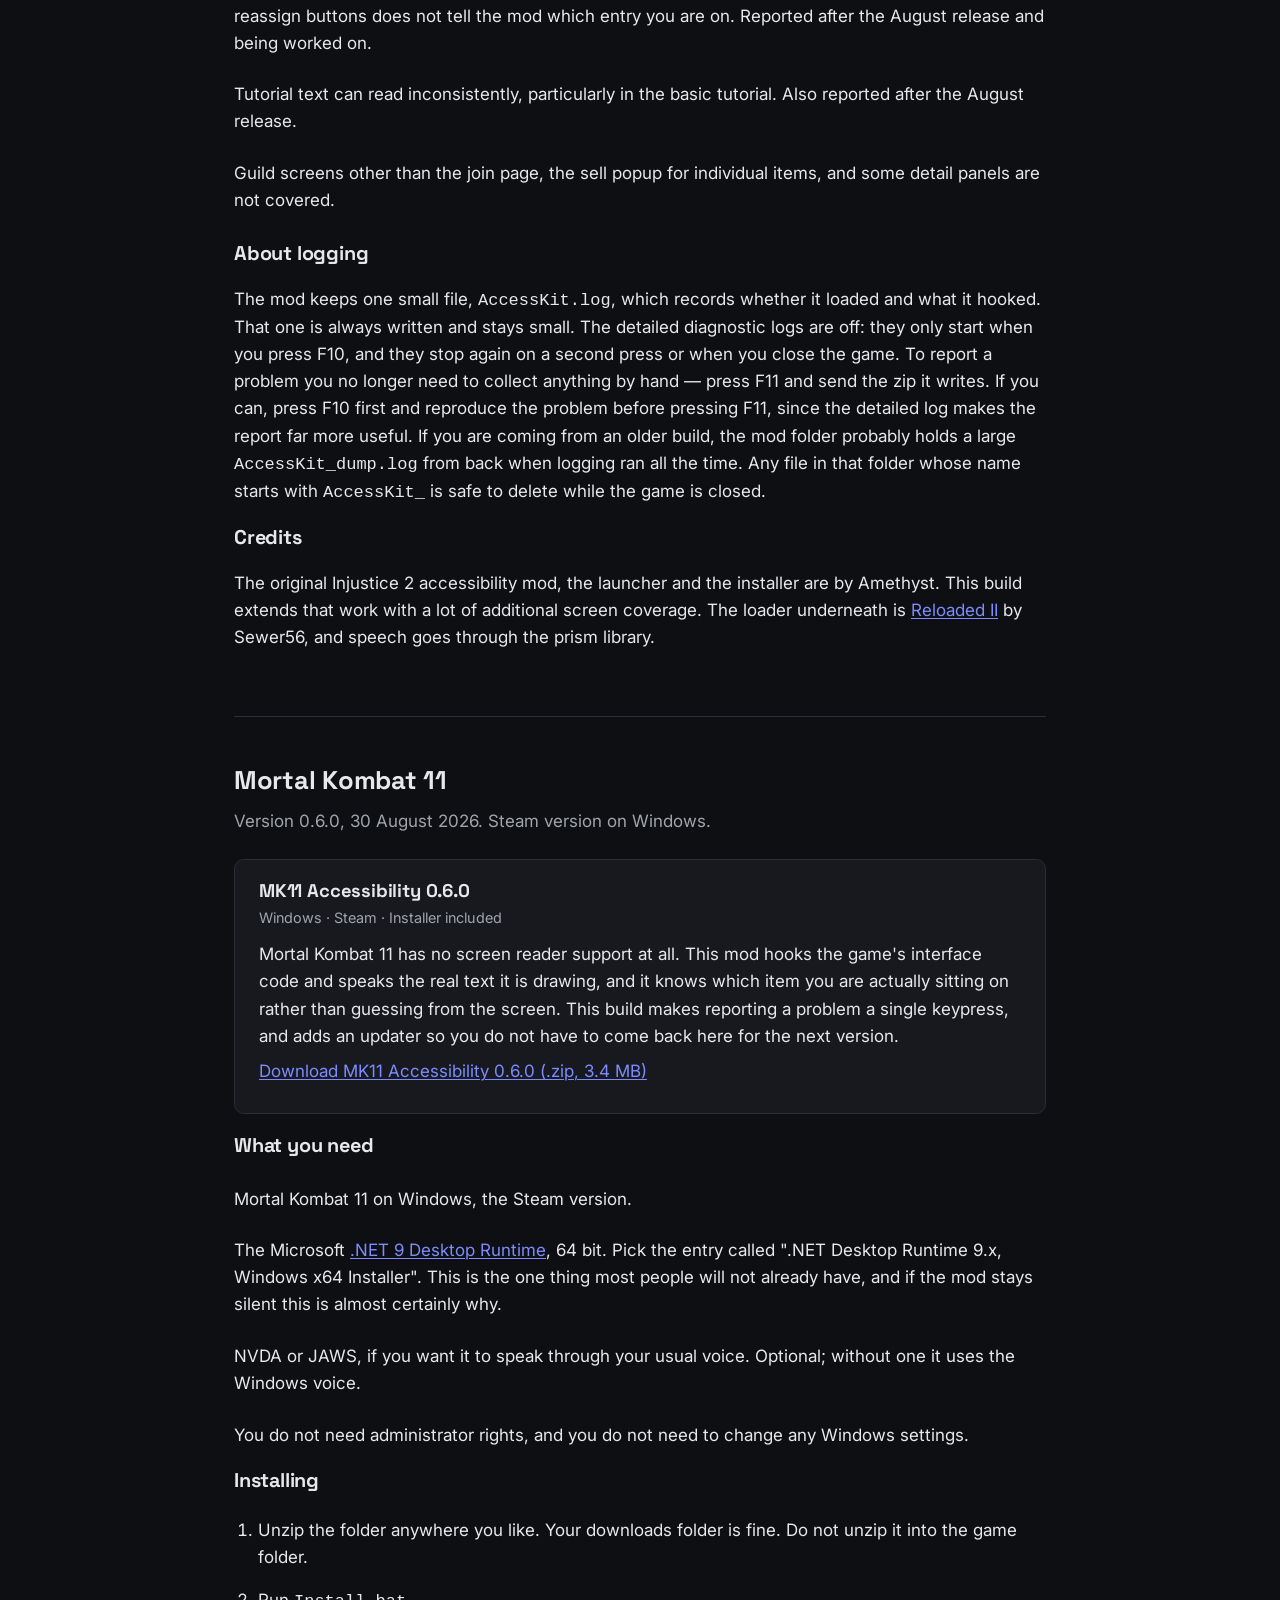
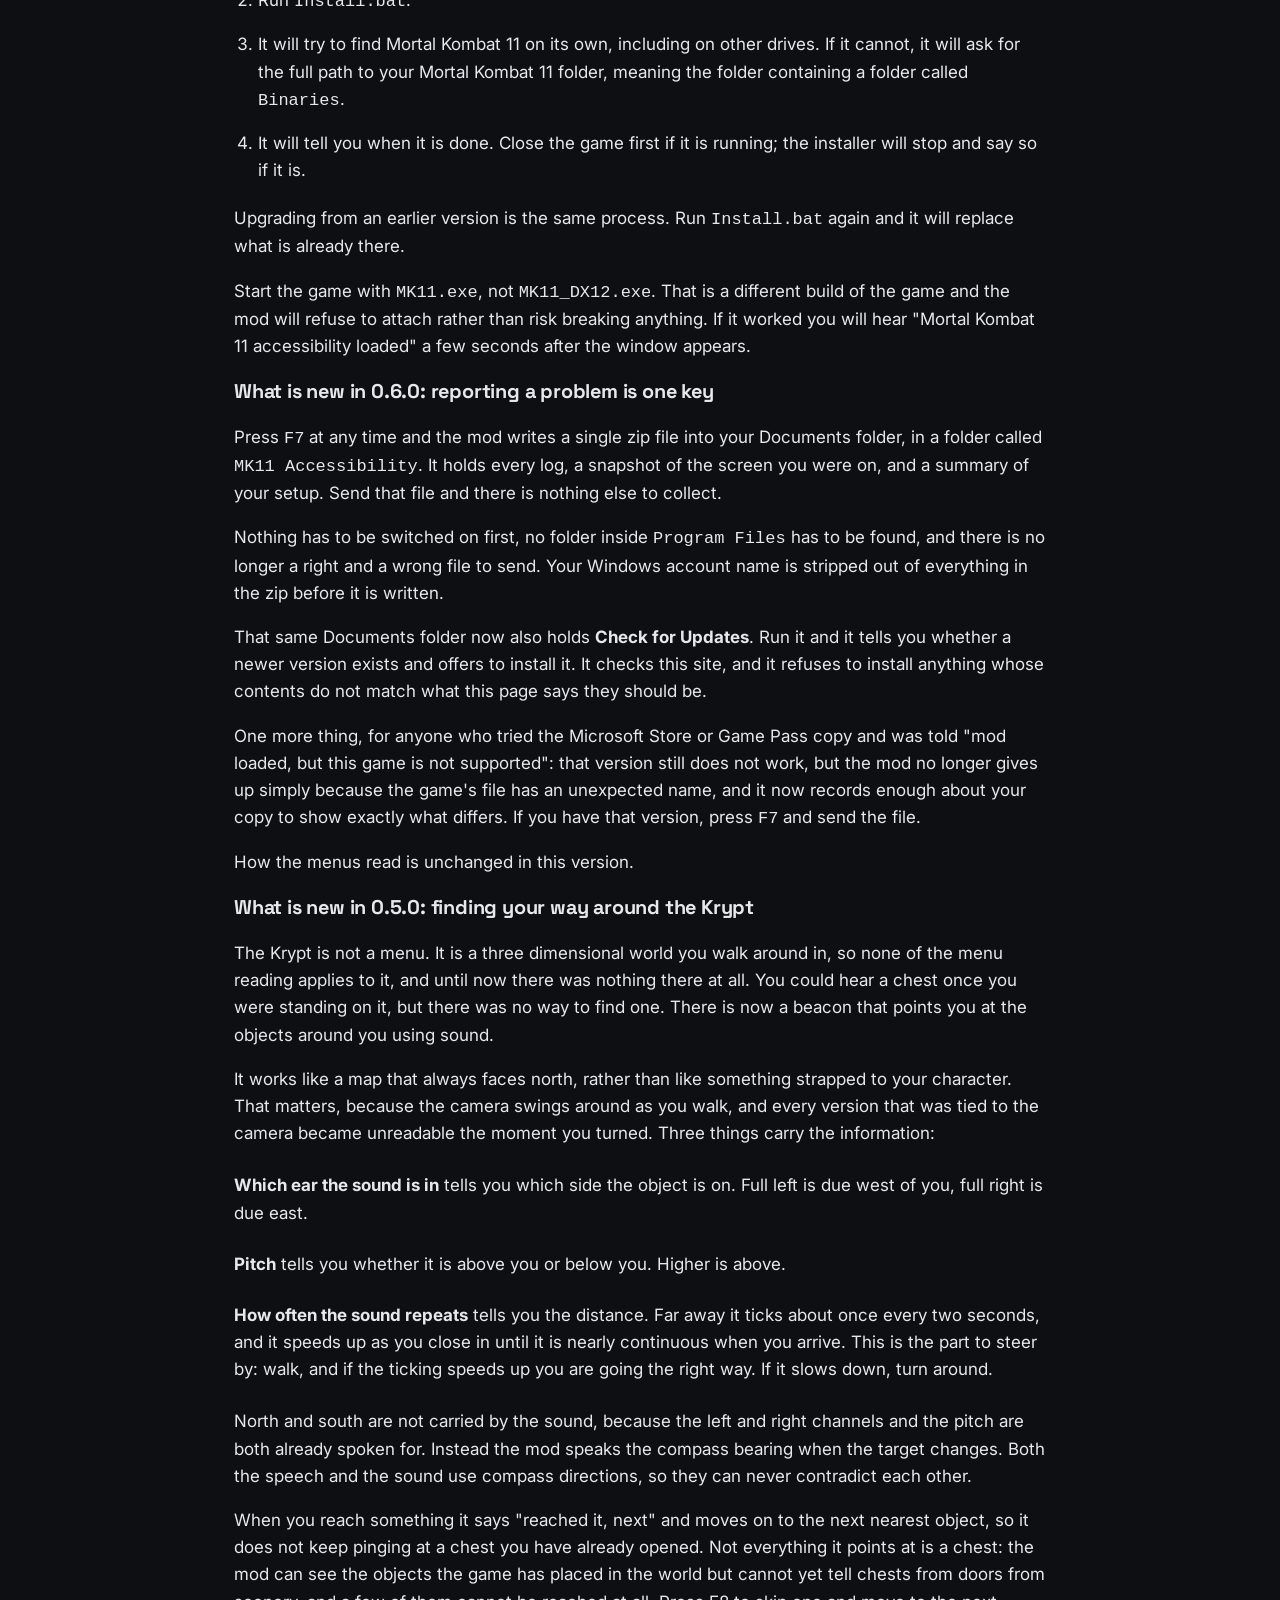
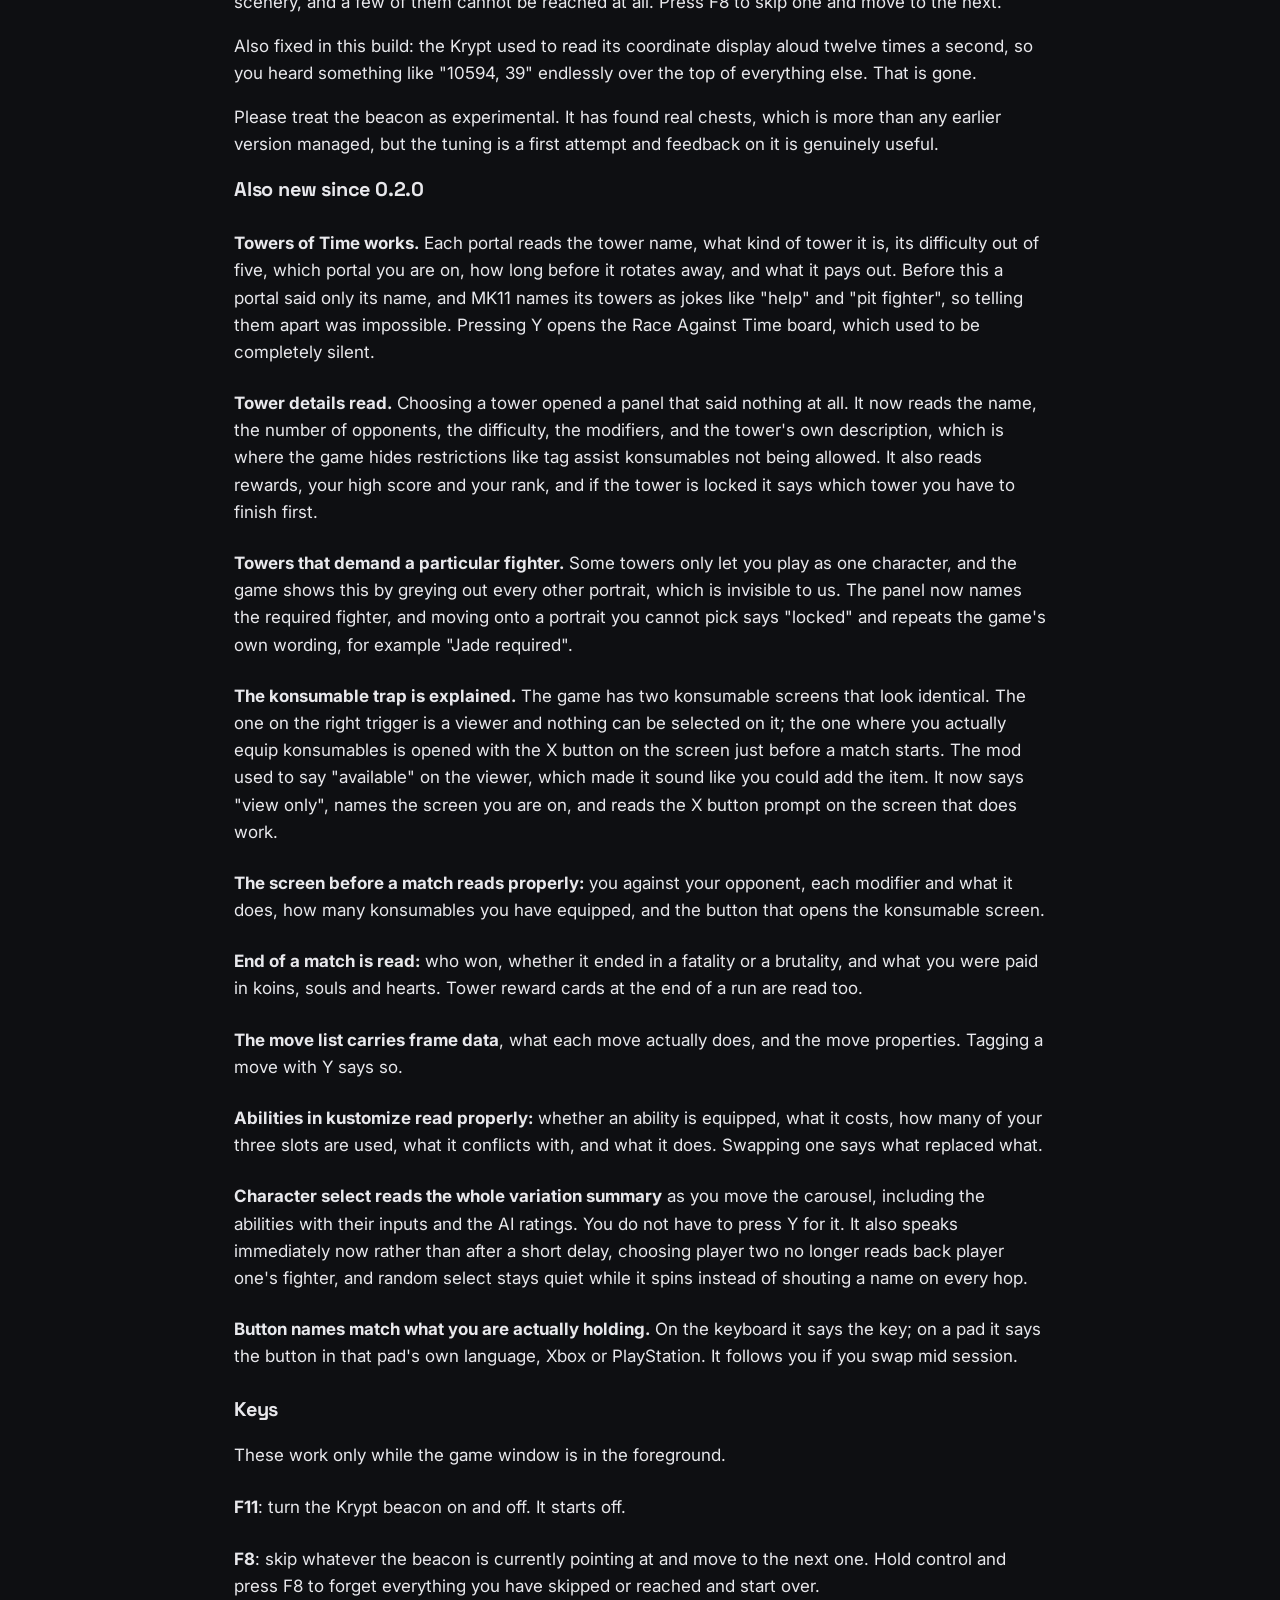
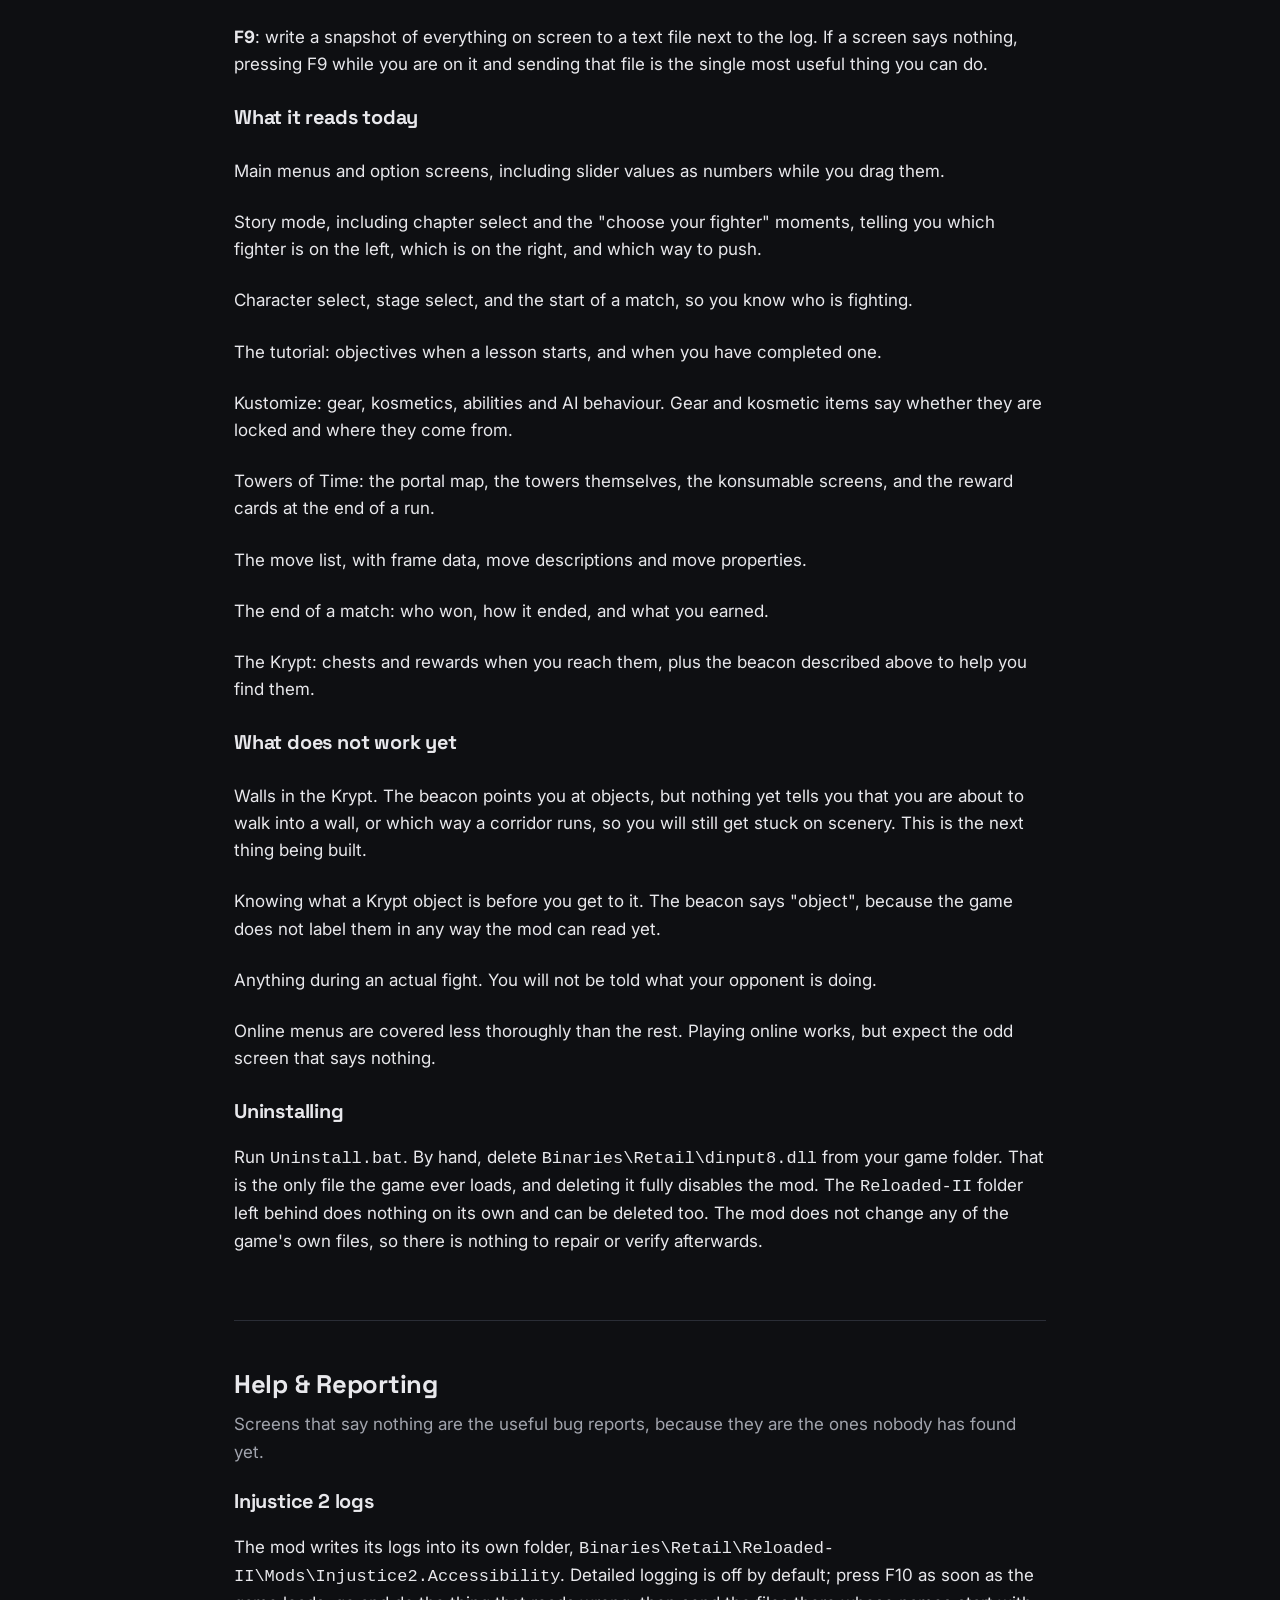
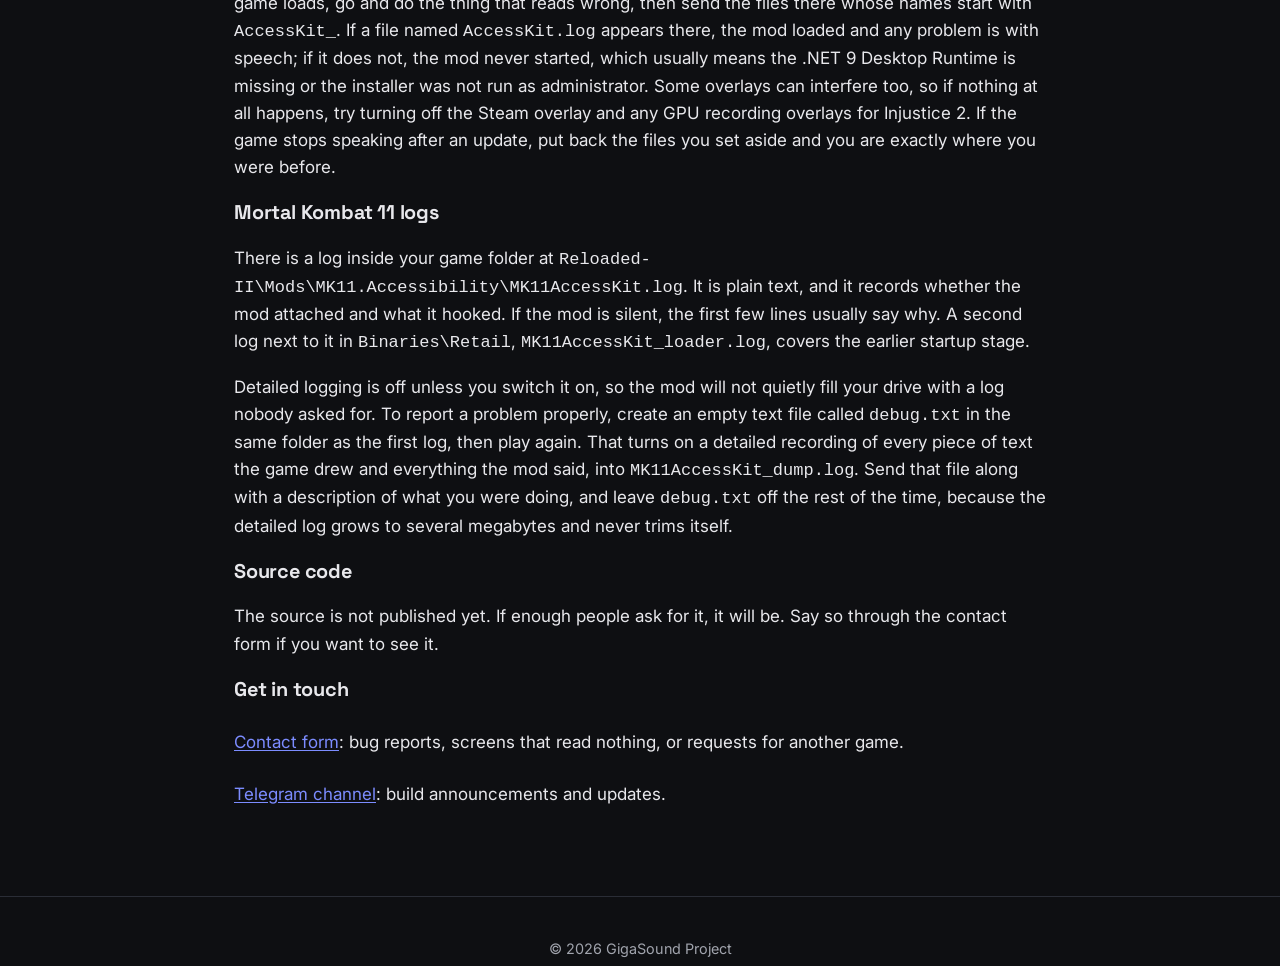
==== commit 2b9f17c3: "Release 0.6.0 for both mods: one-key bug reports and an updater MK11 0.6.0 - F7 writes a complete bu" ====
--- a/mods/index.html
+++ b/mods/index.html
@@ -54,21 +54,21 @@
 
     <section id="injustice2" aria-labelledby="injustice2-heading">
       <h2 id="injustice2-heading">Injustice 2</h2>
-      <p class="lede">Build dated 26 August 2026. Steam version on Windows.</p>
+      <p class="lede">Version 0.6.0, 30 August 2026. Steam version on Windows.</p>
       <div class="work-grid">
 
         <article class="work-item">
           <h3>Injustice 2 Accessibility, full package</h3>
           <p class="meta">Windows &middot; Steam &middot; Includes loader, launcher and installer</p>
           <p>Start here if you have never installed the mod before. This is the complete package: the accessibility mod, the Reloaded II loader underneath it, the launcher and the installer. Install steps are below.</p>
-          <p><a href="files/Injustice2-Accessibility-FULL-2026-08-26.zip" download>Download the full package (.zip, 2.7 MB)</a></p>
+          <p><a href="files/Injustice2-Accessibility-0.6.0.zip" download>Download Injustice 2 Accessibility 0.6.0 (.zip, 2.7 MB)</a></p>
         </article>
 
         <article class="work-item">
-          <h3>Injustice 2 Accessibility, update only</h3>
-          <p class="meta">Windows &middot; Steam &middot; Two mod files, upgrade only</p>
-          <p>For people who already have the mod installed and working. Close the game, then copy <code>Injustice2.Accessibility.dll</code> and <code>Injustice2.Accessibility.deps.json</code> into <code>Binaries\Retail\Reloaded-II\Mods\Injustice2.Accessibility</code> inside your game folder, replacing what is there. If an old <code>Injustice2.Accessibility.pdb</code> is sitting in that folder, delete it; it is a leftover debug file and is not needed. Keep a copy of the old files first if you want a way back. Nothing else changes, and you do not need to run the installer again.</p>
-          <p><a href="files/Injustice2-Accessibility-UPDATE-2026-08-26.zip" download>Download the update (.zip, 46 KB)</a></p>
+          <h3>Already have it installed?</h3>
+          <p class="meta">Windows &middot; Steam &middot; No separate update download</p>
+          <p>There is no longer a separate update package. Download the full package above, unzip it, and run <strong>Check for Updates</strong> inside it. It finds your install, replaces only what changed, and leaves the registry entry and the launcher alone, so you do not need to run the installer again or use administrator rights.</p>
+          <p>After you have run it once it lives in your Documents folder, in a folder called <code>Injustice 2 Accessibility</code>, next to any bug reports you write with <kbd>F11</kbd>. From then on that is the only thing you need to run to stay up to date.</p>
         </article>
 
       </div>
@@ -94,7 +94,13 @@
       <h3>Uninstalling</h3>
       <p>Open a command prompt in the <code>Binaries\Retail</code> folder and run <code>Injustice2_Installer.exe /uninstall</code> as administrator. It will say "Mod uninstalled. The game will now launch without the mod." The game then starts normally, and you can delete the mod files afterwards if you want them gone.</p>
 
-      <h3>What is new in this build</h3>
+      <h3>What is new in 0.6.0: reporting a problem is one key</h3>
+      <p>Press <kbd>F11</kbd> at any time and the mod writes a single zip file into your Documents folder, in a folder called <code>Injustice 2 Accessibility</code>. It holds every log, the most recent screenshots and a summary of your setup. Nothing has to be switched on first and there is nothing else to collect. Your Windows account name is stripped out before the file is written.</p>
+      <p>The same folder holds <strong>Check for Updates</strong>, which replaces the separate update download. It also repairs one thing quietly: the package stores the location of your game in a settings file, and until now that file shipped pointing at the default Steam folder. If your Steam library is on another drive it was wrong, and the mod may never have loaded for you. Running Check for Updates once fixes it.</p>
+      <p>Two problems reported after the last release are <em>not</em> fixed here, and both are real: control customization does not read, and tutorial text reads inconsistently. Both are being worked on. If you hit either, F11 while it happens is exactly what is needed.</p>
+      <p>How the menus read is otherwise unchanged.</p>
+
+      <h3>What was new in the previous build</h3>
       <ul class="links-list" role="list">
         <li>Move lists now carry the frame data. On a move you hear the name and position, a short note on what the move does, and then the numbers: move type, start up, active, recover, damage, block damage, block advantage, hit advantage and cancel. Columns the game leaves empty are skipped rather than read as "not applicable". Moves marked as ability moves, or as affected by strength or by an ability, say so. Section headings read their own name instead of repeating the move you were last on, and tagging a move with the Y button announces the new count, for example "tagged, 1 of 10".</li>
         <li>Diagnostic logging is off unless you ask for it. Earlier builds wrote a detailed log the whole time you played, which grew to megabytes on a machine that was not chasing a bug. Press F10 when you want it.</li>
@@ -121,6 +127,7 @@
         <li><strong>F8</strong>: repeat the last story mode branching choice.</li>
         <li><strong>F9</strong>: repeat the last thing spoken, in full.</li>
         <li><strong>F10</strong>: turn diagnostic logging on or off. It is off unless you switch it on.</li>
+        <li><strong>F11</strong>: write a complete bug report into your Documents folder, in a folder called <code>Injustice 2 Accessibility</code>. If anything is wrong, press F11 while it is happening and send that file.</li>
         <li><strong>Right stick click</strong>: repeats the last line, same as F9. In a tutorial lesson it re-reads the lesson instead.</li>
       </ul>
       <p>F4 is the read-details key in this build. Older builds used F2, which was freed up so the separate I2Hook cheat panel can use it.</p>
@@ -129,11 +136,13 @@
       <ul class="links-list" role="list">
         <li>The direction announced during story mode quick time events can be wrong.</li>
         <li>The character tutorial list, where you pick which tutorial to run, does not read well yet.</li>
+        <li>Control customization does not read. The list of options reads, but the screen where you actually reassign buttons does not tell the mod which entry you are on. Reported after the August release and being worked on.</li>
+        <li>Tutorial text can read inconsistently, particularly in the basic tutorial. Also reported after the August release.</li>
         <li>Guild screens other than the join page, the sell popup for individual items, and some detail panels are not covered.</li>
       </ul>
 
       <h3>About logging</h3>
-      <p>The mod keeps one small file, <code>AccessKit.log</code>, which records whether it loaded and what it hooked. That one is always written and stays small. The detailed diagnostic logs are off: they only start when you press F10, and they stop again on a second press or when you close the game. If you are coming from an older build, the mod folder probably holds a large <code>AccessKit_dump.log</code> from back when logging ran all the time. Any file in that folder whose name starts with <code>AccessKit_</code> is safe to delete while the game is closed.</p>
+      <p>The mod keeps one small file, <code>AccessKit.log</code>, which records whether it loaded and what it hooked. That one is always written and stays small. The detailed diagnostic logs are off: they only start when you press F10, and they stop again on a second press or when you close the game. To report a problem you no longer need to collect anything by hand — press F11 and send the zip it writes. If you can, press F10 first and reproduce the problem before pressing F11, since the detailed log makes the report far more useful. If you are coming from an older build, the mod folder probably holds a large <code>AccessKit_dump.log</code> from back when logging ran all the time. Any file in that folder whose name starts with <code>AccessKit_</code> is safe to delete while the game is closed.</p>
 
       <h3>Credits</h3>
       <p>The original Injustice 2 accessibility mod, the launcher and the installer are by Amethyst. This build extends that work with a lot of additional screen coverage. The loader underneath is <a href="https://github.com/Reloaded-Project/Reloaded-II" target="_blank" rel="noopener">Reloaded II</a> by Sewer56, and speech goes through the prism library.</p>
@@ -141,14 +150,14 @@
 
     <section id="mk11" aria-labelledby="mk11-heading">
       <h2 id="mk11-heading">Mortal Kombat 11</h2>
-      <p class="lede">Version 0.5.0, 26 August 2026. Steam version on Windows.</p>
+      <p class="lede">Version 0.6.0, 30 August 2026. Steam version on Windows.</p>
       <div class="work-grid">
 
         <article class="work-item">
-          <h3>MK11 Accessibility 0.5.0</h3>
+          <h3>MK11 Accessibility 0.6.0</h3>
           <p class="meta">Windows &middot; Steam &middot; Installer included</p>
-          <p>Mortal Kombat 11 has no screen reader support at all. This mod hooks the game's interface code and speaks the real text it is drawing, and it knows which item you are actually sitting on rather than guessing from the screen. This build adds audio navigation for the Krypt, and it is a large step up from 0.2.0, which is what used to be on this page.</p>
-          <p><a href="files/MK11-Accessibility-0.5.0.zip" download>Download MK11 Accessibility 0.5.0 (.zip, 3.3 MB)</a></p>
+          <p>Mortal Kombat 11 has no screen reader support at all. This mod hooks the game's interface code and speaks the real text it is drawing, and it knows which item you are actually sitting on rather than guessing from the screen. This build makes reporting a problem a single keypress, and adds an updater so you do not have to come back here for the next version.</p>
+          <p><a href="files/MK11-Accessibility-0.6.0.zip" download>Download MK11 Accessibility 0.6.0 (.zip, 3.4 MB)</a></p>
         </article>
 
       </div>
@@ -170,6 +179,13 @@
       </ol>
       <p>Upgrading from an earlier version is the same process. Run <code>Install.bat</code> again and it will replace what is already there.</p>
       <p>Start the game with <code>MK11.exe</code>, not <code>MK11_DX12.exe</code>. That is a different build of the game and the mod will refuse to attach rather than risk breaking anything. If it worked you will hear "Mortal Kombat 11 accessibility loaded" a few seconds after the window appears.</p>
+
+      <h3>What is new in 0.6.0: reporting a problem is one key</h3>
+      <p>Press <kbd>F7</kbd> at any time and the mod writes a single zip file into your Documents folder, in a folder called <code>MK11 Accessibility</code>. It holds every log, a snapshot of the screen you were on, and a summary of your setup. Send that file and there is nothing else to collect.</p>
+      <p>Nothing has to be switched on first, no folder inside <code>Program Files</code> has to be found, and there is no longer a right and a wrong file to send. Your Windows account name is stripped out of everything in the zip before it is written.</p>
+      <p>That same Documents folder now also holds <strong>Check for Updates</strong>. Run it and it tells you whether a newer version exists and offers to install it. It checks this site, and it refuses to install anything whose contents do not match what this page says they should be.</p>
+      <p>One more thing, for anyone who tried the Microsoft Store or Game Pass copy and was told "mod loaded, but this game is not supported": that version still does not work, but the mod no longer gives up simply because the game's file has an unexpected name, and it now records enough about your copy to show exactly what differs. If you have that version, press <kbd>F7</kbd> and send the file.</p>
+      <p>How the menus read is unchanged in this version.</p>
 
       <h3>What is new in 0.5.0: finding your way around the Krypt</h3>
       <p>The Krypt is not a menu. It is a three dimensional world you walk around in, so none of the menu reading applies to it, and until now there was nothing there at all. You could hear a chest once you were standing on it, but there was no way to find one. There is now a beacon that points you at the objects around you using sound.</p>
